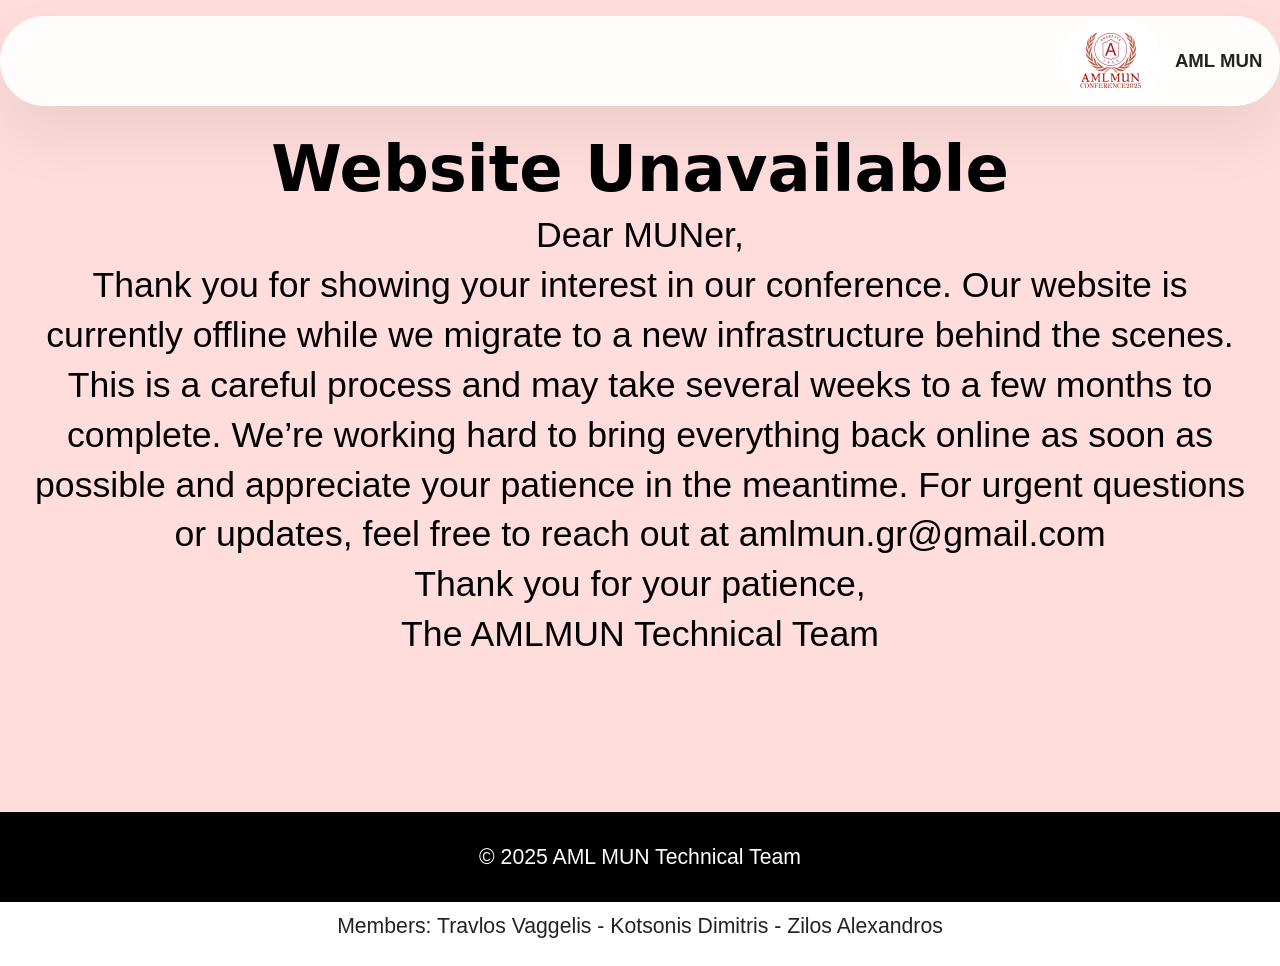
==== index.html @ d1f55f5b "added files" ====
<!DOCTYPE html>
<html>
<head>
  <meta charset="UTF-8">
  <meta http-equiv="X-UA-Compatible" content="IE=edge">
  <meta name="generator" content="aml mun">
  <meta name="viewport" content="width=device-width, initial-scale=1, minimum-scale=1">
  <link rel="shortcut icon" href="assets/images/logo-192x192.png" type="image/x-icon">
  <meta name="description" content="">
  
  
  <title>Feature not added yet</title>
  <link rel="stylesheet" href="assets/web/assets/mobirise-icons2/mobirise2.css">
  <link rel="stylesheet" href="assets/bootstrap/css/bootstrap.min.css">
  <link rel="stylesheet" href="assets/bootstrap/css/bootstrap-grid.min.css">
  <link rel="stylesheet" href="assets/bootstrap/css/bootstrap-reboot.min.css">
  <link rel="stylesheet" href="assets/dropdown/css/style.css">
  <link rel="stylesheet" href="assets/theme/css/style.css">
  <link rel="preload" href="https://fonts.googleapis.com/css2?family=Golos+Text:wght@400;700&display=swap&display=swap" as="style" onload="this.onload=null;this.rel='stylesheet'">
  <noscript><link rel="stylesheet" href="https://fonts.googleapis.com/css2?family=Golos+Text:wght@400;700&display=swap&display=swap"></noscript>
  <link rel="preload" href="https://fonts.googleapis.com/css?family=Open+Sans:300,400,500,600,700,800,300i,400i,500i,600i,700i,800i&display=swap" as="style" onload="this.onload=null;this.rel='stylesheet'">
  <noscript><link rel="stylesheet" href="https://fonts.googleapis.com/css?family=Open+Sans:300,400,500,600,700,800,300i,400i,500i,600i,700i,800i&display=swap"></noscript>
  <link rel="preload" as="style" href="assets/mobirise/css/mbr-additional.css?v=qMushU"><link rel="stylesheet" href="assets/mobirise/css/mbr-additional.css?v=qMushU" type="text/css">

  
  
  
</head>
<body>

	<section data-bs-version="5.1" class="menu menu2 cid-uTtIub78Zz" once="menu" id="menu02-2d">
		<nav class="navbar navbar-dropdown navbar-fixed-top navbar-expand-lg">
			<div class="container">
				<div class="navbar-brand">
					<span class="navbar-logo">
						<img src="assets/images/logo-192x192.png" alt="Mobirise Website Builder" style="height: 5rem;">
					</span>
					<span class="navbar-caption-wrap"><a class="navbar-caption text-black text-primary display-4" href="index.html">AML MUN</a></span>
				</div>
			</div>
		</nav>
	</section>
	<section data-bs-version="5.1" class="list05 cid-uRGogpLMFZ" id="list05-17">

		<div class="container">
			<div class="col-12 mb-5 content-head">
				<h1 class="mbr-section-title mbr-fonts-style align-center mb-0 display-3 "><strong>Website Unavailable</strong></h1>
				<h3 class="mbr-section-title mbr-fonts-style align-center mb-0 display-5">Dear MUNer,<br>Thank you for showing your interest in our conference. Our website is currently offline while we migrate to a new infrastructure behind the scenes. This is a careful process and may take several weeks to a few months to complete. We’re working hard to bring everything back online as soon as possible and appreciate your patience in the meantime. For urgent questions or updates, feel free to reach out at amlmun.gr@gmail.com<br>Thank you for your patience,<br>The AMLMUN Technical Team</h3>
                <br>
			</div>

	</section>

	<script>
		document.addEventListener('DOMContentLoaded', function () {
			fetch('assets/bottombar/bottombar.html')
				.then(response => response.text())
				.then(data => {
					document.getElementById('nav-placeholder').innerHTML = data;
				});
		});
	</script>
	<div id="nav-placeholder"></div>
	<script src="assets/bootstrap/js/bootstrap.bundle.min.js"></script>
	<script src="assets/smoothscroll/smooth-scroll.js"></script>
	<script src="assets/ytplayer/index.js"></script>
	<script src="assets/dropdown/js/navbar-dropdown.js"></script>
	<script src="assets/theme/js/script.js"></script>


	<div id="scrollToTop" class="scrollToTop mbr-arrow-up"><a style="text-align: center;"><i class="mbr-arrow-up-icon mbr-arrow-up-icon-cm cm-icon cm-icon-smallarrow-up"></i></a></div>
</body>
</html>
---- assets/web/assets/mobirise-icons2/mobirise2.css ----
@font-face {
  font-family: 'Moririse2';
  font-display: swap;
  src:  url('mobirise2.eot?f2bix4');
  src:  url('mobirise2.eot?f2bix4#iefix') format('embedded-opentype'),
    url('mobirise2.ttf?f2bix4') format('truetype'),
    url('mobirise2.woff?f2bix4') format('woff'),
    url('mobirise2.svg?f2bix4#mobirise2') format('svg');
  font-weight: normal;
  font-style: normal;
}

[class^="mobi-"], [class*=" mobi-"] {
  /* use !important to prevent issues with browser extensions that change fonts */
  font-family: 'Moririse2' !important;
  speak: none;
  font-style: normal;
  font-weight: normal;
  font-variant: normal;
  text-transform: none;
  line-height: 1;

  /* Better Font Rendering =========== */
  -webkit-font-smoothing: antialiased;
  -moz-osx-font-smoothing: grayscale;
}

.mobi-mbri-add-submenu:before {
  content: "\e900";
}
.mobi-mbri-alert:before {
  content: "\e901";
}
.mobi-mbri-align-center:before {
  content: "\e902";
}
.mobi-mbri-align-justify:before {
  content: "\e903";
}
.mobi-mbri-align-left:before {
  content: "\e904";
}
.mobi-mbri-align-right:before {
  content: "\e905";
}
.mobi-mbri-android:before {
  content: "\e906";
}
.mobi-mbri-apple:before {
  content: "\e907";
}
.mobi-mbri-arrow-down:before {
  content: "\e908";
}
.mobi-mbri-arrow-next:before {
  content: "\e909";
}
.mobi-mbri-arrow-prev:before {
  content: "\e90a";
}
.mobi-mbri-arrow-up:before {
  content: "\e90b";
}
.mobi-mbri-bold:before {
  content: "\e90c";
}
.mobi-mbri-bookmark:before {
  content: "\e90d";
}
.mobi-mbri-bootstrap:before {
  content: "\e90e";
}
.mobi-mbri-briefcase:before {
  content: "\e90f";
}
.mobi-mbri-browse:before {
  content: "\e910";
}
.mobi-mbri-bulleted-list:before {
  content: "\e911";
}
.mobi-mbri-calendar:before {
  content: "\e912";
}
.mobi-mbri-camera:before {
  content: "\e913";
}
.mobi-mbri-cart-add:before {
  content: "\e914";
}
.mobi-mbri-cart-full:before {
  content: "\e915";
}
.mobi-mbri-cash:before {
  content: "\e916";
}
.mobi-mbri-change-style:before {
  content: "\e917";
}
.mobi-mbri-chat:before {
  content: "\e918";
}
.mobi-mbri-clock:before {
  content: "\e919";
}
.mobi-mbri-close:before {
  content: "\e91a";
}
.mobi-mbri-cloud:before {
  content: "\e91b";
}
.mobi-mbri-code:before {
  content: "\e91c";
}
.mobi-mbri-contact-form:before {
  content: "\e91d";
}
.mobi-mbri-credit-card:before {
  content: "\e91e";
}
.mobi-mbri-cursor-click:before {
  content: "\e91f";
}
.mobi-mbri-cust-feedback:before {
  content: "\e920";
}
.mobi-mbri-database:before {
  content: "\e921";
}
.mobi-mbri-delivery:before {
  content: "\e922";
}
.mobi-mbri-desktop:before {
  content: "\e923";
}
.mobi-mbri-devices:before {
  content: "\e924";
}
.mobi-mbri-down:before {
  content: "\e925";
}
.mobi-mbri-download-2:before {
  content: "\e926";
}
.mobi-mbri-download:before {
  content: "\e927";
}
.mobi-mbri-drag-n-drop-2:before {
  content: "\e928";
}
.mobi-mbri-drag-n-drop:before {
  content: "\e929";
}
.mobi-mbri-edit-2:before {
  content: "\e92a";
}
.mobi-mbri-edit:before {
  content: "\e92b";
}
.mobi-mbri-error:before {
  content: "\e92c";
}
.mobi-mbri-extension:before {
  content: "\e92d";
}
.mobi-mbri-features:before {
  content: "\e92e";
}
.mobi-mbri-file:before {
  content: "\e92f";
}
.mobi-mbri-flag:before {
  content: "\e930";
}
.mobi-mbri-folder:before {
  content: "\e931";
}
.mobi-mbri-gift:before {
  content: "\e932";
}
.mobi-mbri-github:before {
  content: "\e933";
}
.mobi-mbri-globe-2:before {
  content: "\e934";
}
.mobi-mbri-globe:before {
  content: "\e935";
}
.mobi-mbri-growing-chart:before {
  content: "\e936";
}
.mobi-mbri-hearth:before {
  content: "\e937";
}
.mobi-mbri-help:before {
  content: "\e938";
}
.mobi-mbri-home:before {
  content: "\e939";
}
.mobi-mbri-hot-cup:before {
  content: "\e93a";
}
.mobi-mbri-idea:before {
  content: "\e93b";
}
.mobi-mbri-image-gallery:before {
  content: "\e93c";
}
.mobi-mbri-image-slider:before {
  content: "\e93d";
}
.mobi-mbri-info:before {
  content: "\e93e";
}
.mobi-mbri-italic:before {
  content: "\e93f";
}
.mobi-mbri-key:before {
  content: "\e940";
}
.mobi-mbri-laptop:before {
  content: "\e941";
}
.mobi-mbri-layers:before {
  content: "\e942";
}
.mobi-mbri-left-right:before {
  content: "\e943";
}
.mobi-mbri-left:before {
  content: "\e944";
}
.mobi-mbri-letter:before {
  content: "\e945";
}
.mobi-mbri-like:before {
  content: "\e946";
}
.mobi-mbri-link:before {
  content: "\e947";
}
.mobi-mbri-lock:before {
  content: "\e948";
}
.mobi-mbri-login:before {
  content: "\e949";
}
.mobi-mbri-logout:before {
  content: "\e94a";
}
.mobi-mbri-magic-stick:before {
  content: "\e94b";
}
.mobi-mbri-map-pin:before {
  content: "\e94c";
}
.mobi-mbri-menu:before {
  content: "\e94d";
}
.mobi-mbri-mobile-2:before {
  content: "\e94e";
}
.mobi-mbri-mobile-horizontal:before {
  content: "\e94f";
}
.mobi-mbri-mobile:before {
  content: "\e950";
}
.mobi-mbri-mobirise:before {
  content: "\e951";
}
.mobi-mbri-more-horizontal:before {
  content: "\e952";
}
.mobi-mbri-more-vertical:before {
  content: "\e953";
}
.mobi-mbri-music:before {
  content: "\e954";
}
.mobi-mbri-new-file:before {
  content: "\e955";
}
.mobi-mbri-numbered-list:before {
  content: "\e956";
}
.mobi-mbri-opened-folder:before {
  content: "\e957";
}
.mobi-mbri-pages:before {
  content: "\e958";
}
.mobi-mbri-paper-plane:before {
  content: "\e959";
}
.mobi-mbri-paperclip:before {
  content: "\e95a";
}
.mobi-mbri-phone:before {
  content: "\e95b";
}
.mobi-mbri-photo:before {
  content: "\e95c";
}
.mobi-mbri-photos:before {
  content: "\e95d";
}
.mobi-mbri-pin:before {
  content: "\e95e";
}
.mobi-mbri-play:before {
  content: "\e95f";
}
.mobi-mbri-plus:before {
  content: "\e960";
}
.mobi-mbri-preview:before {
  content: "\e961";
}
.mobi-mbri-print:before {
  content: "\e962";
}
.mobi-mbri-protect:before {
  content: "\e963";
}
.mobi-mbri-question:before {
  content: "\e964";
}
.mobi-mbri-quote-left:before {
  content: "\e965";
}
.mobi-mbri-quote-right:before {
  content: "\e966";
}
.mobi-mbri-redo:before {
  content: "\e967";
}
.mobi-mbri-refresh:before {
  content: "\e968";
}
.mobi-mbri-responsive-2:before {
  content: "\e969";
}
.mobi-mbri-responsive:before {
  content: "\e96a";
}
.mobi-mbri-right:before {
  content: "\e96b";
}
.mobi-mbri-rocket:before {
  content: "\e96c";
}
.mobi-mbri-sad-face:before {
  content: "\e96d";
}
.mobi-mbri-sale:before {
  content: "\e96e";
}
.mobi-mbri-save:before {
  content: "\e96f";
}
.mobi-mbri-search:before {
  content: "\e970";
}
.mobi-mbri-setting-2:before {
  content: "\e971";
}
.mobi-mbri-setting-3:before {
  content: "\e972";
}
.mobi-mbri-setting:before {
  content: "\e973";
}
.mobi-mbri-share:before {
  content: "\e974";
}
.mobi-mbri-shopping-bag:before {
  content: "\e975";
}
.mobi-mbri-shopping-basket:before {
  content: "\e976";
}
.mobi-mbri-shopping-cart:before {
  content: "\e977";
}
.mobi-mbri-sites:before {
  content: "\e978";
}
.mobi-mbri-smile-face:before {
  content: "\e979";
}
.mobi-mbri-speed:before {
  content: "\e97a";
}
.mobi-mbri-star:before {
  content: "\e97b";
}
.mobi-mbri-success:before {
  content: "\e97c";
}
.mobi-mbri-sun:before {
  content: "\e97d";
}
.mobi-mbri-sun2:before {
  content: "\e97e";
}
.mobi-mbri-tablet-vertical:before {
  content: "\e97f";
}
.mobi-mbri-tablet:before {
  content: "\e980";
}
.mobi-mbri-target:before {
  content: "\e981";
}
.mobi-mbri-timer:before {
  content: "\e982";
}
.mobi-mbri-to-ftp:before {
  content: "\e983";
}
.mobi-mbri-to-local-drive:before {
  content: "\e984";
}
.mobi-mbri-touch-swipe:before {
  content: "\e985";
}
.mobi-mbri-touch:before {
  content: "\e986";
}
.mobi-mbri-trash:before {
  content: "\e987";
}
.mobi-mbri-underline:before {
  content: "\e988";
}
.mobi-mbri-undo:before {
  content: "\e989";
}
.mobi-mbri-unlink:before {
  content: "\e98a";
}
.mobi-mbri-unlock:before {
  content: "\e98b";
}
.mobi-mbri-up-down:before {
  content: "\e98c";
}
.mobi-mbri-up:before {
  content: "\e98d";
}
.mobi-mbri-update:before {
  content: "\e98e";
}
.mobi-mbri-upload-2:before {
  content: "\e98f";
}
.mobi-mbri-upload:before {
  content: "\e990";
}
.mobi-mbri-user-2:before {
  content: "\e991";
}
.mobi-mbri-user:before {
  content: "\e992";
}
.mobi-mbri-users:before {
  content: "\e993";
}
.mobi-mbri-video-play:before {
  content: "\e994";
}
.mobi-mbri-video:before {
  content: "\e995";
}
.mobi-mbri-watch:before {
  content: "\e996";
}
.mobi-mbri-website-theme-2:before {
  content: "\e997";
}
.mobi-mbri-website-theme:before {
  content: "\e998";
}
.mobi-mbri-wifi:before {
  content: "\e999";
}
.mobi-mbri-windows:before {
  content: "\e99a";
}
.mobi-mbri-zoom-in:before {
  content: "\e99b";
}
.mobi-mbri-zoom-out:before {
  content: "\e99c";
}
---- assets/dropdown/css/style.css ----
.navbar-dropdown {
  left: 0;
  padding: 0;
  position: absolute;
  right: 0;
  top: 0;
  transition: all 0.45s ease;
  z-index: 1030;
  background: #282828; }
  .navbar-dropdown .navbar-logo {
    margin-right: 0.8rem;
    transition: margin 0.3s ease-in-out;
    vertical-align: middle; }
    .navbar-dropdown .navbar-logo img {
      height: 3.125rem;
      transition: all 0.3s ease-in-out; }
    .navbar-dropdown .navbar-logo.mbr-iconfont {
      font-size: 3.125rem;
      line-height: 3.125rem; }
  .navbar-dropdown .navbar-caption {
    font-weight: 700;
    white-space: normal;
    vertical-align: -4px;
    line-height: 3.125rem !important; }
    .navbar-dropdown .navbar-caption, .navbar-dropdown .navbar-caption:hover {
      color: inherit;
      text-decoration: none; }
  .navbar-dropdown .mbr-iconfont + .navbar-caption {
    vertical-align: -1px; }
  .navbar-dropdown.navbar-fixed-top {
    position: fixed; }
  .navbar-dropdown .navbar-brand span {
    vertical-align: -4px; }
  .navbar-dropdown.bg-color.transparent {
    background: none; }
  .navbar-dropdown.navbar-short .navbar-brand {
    padding: 0.625rem 0; }
    .navbar-dropdown.navbar-short .navbar-brand span {
      vertical-align: -1px; }
  .navbar-dropdown.navbar-short .navbar-caption {
    line-height: 2.375rem !important;
    vertical-align: -2px; }
  .navbar-dropdown.navbar-short .navbar-logo {
    margin-right: 0.5rem; }
    .navbar-dropdown.navbar-short .navbar-logo img {
      height: 2.375rem; }
    .navbar-dropdown.navbar-short .navbar-logo.mbr-iconfont {
      font-size: 2.375rem;
      line-height: 2.375rem; }
  .navbar-dropdown.navbar-short .mbr-table-cell {
    height: 3.625rem; }
  .navbar-dropdown .navbar-close {
    left: 0.6875rem;
    position: fixed;
    top: 0.75rem;
    z-index: 1000; }
  .navbar-dropdown .hamburger-icon {
    content: "";
    display: inline-block;
    vertical-align: middle;
    width: 16px;
    -webkit-box-shadow: 0 -6px 0 1px #282828,0 0 0 1px #282828,0 6px 0 1px #282828;
    -moz-box-shadow: 0 -6px 0 1px #282828,0 0 0 1px #282828,0 6px 0 1px #282828;
    box-shadow: 0 -6px 0 1px #282828,0 0 0 1px #282828,0 6px 0 1px #282828; }

.dropdown-menu .dropdown-toggle[data-toggle="dropdown-submenu"]::after {
  border-bottom: 0.35em solid transparent;
  border-left: 0.35em solid;
  border-right: 0;
  border-top: 0.35em solid transparent;
  margin-left: 0.3rem; }

.dropdown-menu .dropdown-item:focus {
  outline: 0; }

.nav-dropdown {
  font-size: 0.75rem;
  font-weight: 500;
  height: auto !important; }
  .nav-dropdown .nav-btn {
    padding-left: 1rem; }
  .nav-dropdown .link {
    margin: .667em 1.667em;
    font-weight: 500;
    padding: 0;
    transition: color .2s ease-in-out; }
    .nav-dropdown .link.dropdown-toggle {
      margin-right: 2.583em; }
      .nav-dropdown .link.dropdown-toggle::after {
        margin-left: .25rem;
        border-top: 0.35em solid;
        border-right: 0.35em solid transparent;
        border-left: 0.35em solid transparent;
        border-bottom: 0; }
      .nav-dropdown .link.dropdown-toggle[aria-expanded="true"] {
        margin: 0;
        padding: 0.667em 3.263em  0.667em 1.667em; }
  .nav-dropdown .link::after,
  .nav-dropdown .dropdown-item::after {
    color: inherit; }
  .nav-dropdown .btn {
    font-size: 0.75rem;
    font-weight: 700;
    letter-spacing: 0;
    margin-bottom: 0;
    padding-left: 1.25rem;
    padding-right: 1.25rem; }
  .nav-dropdown .dropdown-menu {
    border-radius: 0;
    border: 0;
    left: 0;
    margin: 0;
    padding-bottom: 1.25rem;
    padding-top: 1.25rem;
    position: relative; }
  .nav-dropdown .dropdown-submenu {
    margin-left: 0.125rem;
    top: 0; }
  .nav-dropdown .dropdown-item {
    font-weight: 500;
    line-height: 2;
    padding: 0.3846em 4.615em 0.3846em 1.5385em;
    position: relative;
    transition: color .2s ease-in-out, background-color .2s ease-in-out; }
    .nav-dropdown .dropdown-item::after {
      margin-top: -0.3077em;
      position: absolute;
      right: 1.1538em;
      top: 50%; }
    .nav-dropdown .dropdown-item:focus, .nav-dropdown .dropdown-item:hover {
      background: none; }

@media (max-width: 767px) {
  .nav-dropdown.navbar-toggleable-sm {
    bottom: 0;
    display: none;
    left: 0;
    overflow-x: hidden;
    position: fixed;
    top: 0;
    transform: translateX(-100%);
    -ms-transform: translateX(-100%);
    -webkit-transform: translateX(-100%);
    width: 18.75rem;
    z-index: 999; } }
.nav-dropdown.navbar-toggleable-xl {
  bottom: 0;
  display: none;
  left: 0;
  overflow-x: hidden;
  position: fixed;
  top: 0;
  transform: translateX(-100%);
  -ms-transform: translateX(-100%);
  -webkit-transform: translateX(-100%);
  width: 18.75rem;
  z-index: 999; }

.nav-dropdown-sm {
  display: block !important;
  overflow-x: hidden;
  overflow: auto;
  padding-top: 3.875rem; }
  .nav-dropdown-sm::after {
    content: "";
    display: block;
    height: 3rem;
    width: 100%; }
  .nav-dropdown-sm.collapse.in ~ .navbar-close {
    display: block !important; }
  .nav-dropdown-sm.collapsing, .nav-dropdown-sm.collapse.in {
    transform: translateX(0);
    -ms-transform: translateX(0);
    -webkit-transform: translateX(0);
    transition: all 0.25s ease-out;
    -webkit-transition: all 0.25s ease-out;
    background: #282828; }
  .nav-dropdown-sm.collapsing[aria-expanded="false"] {
    transform: translateX(-100%);
    -ms-transform: translateX(-100%);
    -webkit-transform: translateX(-100%); }
  .nav-dropdown-sm .nav-item {
    display: block;
    margin-left: 0 !important;
    padding-left: 0; }
  .nav-dropdown-sm .link,
  .nav-dropdown-sm .dropdown-item {
    border-top: 1px dotted rgba(255, 255, 255, 0.1);
    font-size: 0.8125rem;
    line-height: 1.6;
    margin: 0 !important;
    padding: 0.875rem 2.4rem 0.875rem 1.5625rem !important;
    position: relative;
    white-space: normal; }
    .nav-dropdown-sm .link:focus, .nav-dropdown-sm .link:hover,
    .nav-dropdown-sm .dropdown-item:focus,
    .nav-dropdown-sm .dropdown-item:hover {
      background: rgba(0, 0, 0, 0.2) !important;
      color: #c0a375; }
  .nav-dropdown-sm .nav-btn {
    position: relative;
    padding: 1.5625rem 1.5625rem 0 1.5625rem; }
    .nav-dropdown-sm .nav-btn::before {
      border-top: 1px dotted rgba(255, 255, 255, 0.1);
      content: "";
      left: 0;
      position: absolute;
      top: 0;
      width: 100%; }
    .nav-dropdown-sm .nav-btn + .nav-btn {
      padding-top: 0.625rem; }
      .nav-dropdown-sm .nav-btn + .nav-btn::before {
        display: none; }
  .nav-dropdown-sm .btn {
    padding: 0.625rem 0; }
  .nav-dropdown-sm .dropdown-toggle[data-toggle="dropdown-submenu"]::after {
    margin-left: .25rem;
    border-top: 0.35em solid;
    border-right: 0.35em solid transparent;
    border-left: 0.35em solid transparent;
    border-bottom: 0; }
  .nav-dropdown-sm .dropdown-toggle[data-toggle="dropdown-submenu"][aria-expanded="true"]::after {
    border-top: 0;
    border-right: 0.35em solid transparent;
    border-left: 0.35em solid transparent;
    border-bottom: 0.35em solid; }
  .nav-dropdown-sm .dropdown-menu {
    margin: 0;
    padding: 0;
    position: relative;
    top: 0;
    left: 0;
    width: 100%;
    border: 0;
    float: none;
    border-radius: 0;
    background: none; }
  .nav-dropdown-sm .dropdown-submenu {
    left: 100%;
    margin-left: 0.125rem;
    margin-top: -1.25rem;
    top: 0; }

.navbar-toggleable-sm .nav-dropdown .dropdown-menu {
  position: absolute; }

.navbar-toggleable-sm .nav-dropdown .dropdown-submenu {
  left: 100%;
  margin-left: 0.125rem;
  margin-top: -1.25rem;
  top: 0; }

.navbar-toggleable-sm.opened .nav-dropdown .dropdown-menu {
  position: relative; }

.navbar-toggleable-sm.opened .nav-dropdown .dropdown-submenu {
  left: 0;
  margin-left: 00rem;
  margin-top: 0rem;
  top: 0; }

.is-builder .nav-dropdown.collapsing {
  transition: none !important; }
---- assets/theme/css/style.css ----
@charset "UTF-8";
section {
  background-color: #ffffff;
}

body {
  font-style: normal;
  line-height: 1.5;
  font-weight: 400;
  color: #232323;
  position: relative;
}

button {
  background-color: transparent;
  border-color: transparent;
}

.embla__button,
.carousel-control {
  background-color: #edefea !important;
  opacity: 0.8 !important;
  color: #464845 !important;
  border-color: #edefea !important;
}

.carousel .close,
.modalWindow .close {
  background-color: #edefea !important;
  color: #464845 !important;
  border-color: #edefea !important;
  opacity: 0.8 !important;
}

.carousel .close:hover,
.modalWindow .close:hover {
  opacity: 1 !important;
}

.carousel-indicators li {
  background-color: #edefea !important;
  border: 2px solid #464845 !important;
}

.carousel-indicators li:hover,
.carousel-indicators li:active {
  opacity: 0.8 !important;
}

.embla__button:hover,
.carousel-control:hover {
  background-color: #edefea !important;
  opacity: 1 !important;
}

.modalWindow-video-container {
  height: 80%;
}

section,
.container,
.container-fluid {
  position: relative;
  word-wrap: break-word;
}

a.mbr-iconfont:hover {
  text-decoration: none;
}

.article .lead p,
.article .lead ul,
.article .lead ol,
.article .lead pre,
.article .lead blockquote {
  margin-bottom: 0;
}

a {
  font-style: normal;
  font-weight: 400;
  cursor: pointer;
}
a, a:hover {
  text-decoration: none;
}

.mbr-section-title {
  font-style: normal;
  line-height: 1.3;
}

.mbr-section-subtitle {
  line-height: 1.3;
}

.mbr-text {
  font-style: normal;
  line-height: 1.7;
}

h1,
h2,
h3,
h4,
h5,
h6,
.display-1,
.display-2,
.display-4,
.display-5,
.display-7,
span,
p,
a {
  line-height: 1;
  word-break: break-word;
  word-wrap: break-word;
  font-weight: 400;
}

b,
strong {
  font-weight: bold;
}

input:-webkit-autofill, input:-webkit-autofill:hover, input:-webkit-autofill:focus, input:-webkit-autofill:active {
  transition-delay: 9999s;
  -webkit-transition-property: background-color, color;
  transition-property: background-color, color;
}

textarea[type=hidden] {
  display: none;
}

section {
  background-position: 50% 50%;
  background-repeat: no-repeat;
  background-size: cover;
}
section .mbr-background-video,
section .mbr-background-video-preview {
  position: absolute;
  bottom: 0;
  left: 0;
  right: 0;
  top: 0;
}

.hidden {
  visibility: hidden;
}

.mbr-z-index20 {
  z-index: 20;
}

/*! Base colors */
.mbr-white {
  color: #ffffff;
}

.mbr-black {
  color: #111111;
}

.mbr-bg-white {
  background-color: #ffffff;
}

.mbr-bg-black {
  background-color: #000000;
}

/*! Text-aligns */
.align-left {
  text-align: left;
}

.align-center {
  text-align: center;
}

.align-right {
  text-align: right;
}

/*! Font-weight  */
.mbr-light {
  font-weight: 300;
}

.mbr-regular {
  font-weight: 400;
}

.mbr-semibold {
  font-weight: 500;
}

.mbr-bold {
  font-weight: 700;
}

/*! Media  */
.media-content {
  flex-basis: 100%;
}

.media-container-row {
  display: flex;
  flex-direction: row;
  flex-wrap: wrap;
  justify-content: center;
  align-content: center;
  align-items: start;
}
.media-container-row .media-size-item {
  width: 400px;
}

.media-container-column {
  display: flex;
  flex-direction: column;
  flex-wrap: wrap;
  justify-content: center;
  align-content: center;
  align-items: stretch;
}
.media-container-column > * {
  width: 100%;
}

@media (min-width: 992px) {
  .media-container-row {
    flex-wrap: nowrap;
  }
}
figure {
  margin-bottom: 0;
  overflow: hidden;
}

figure[mbr-media-size] {
  transition: width 0.1s;
}

img,
iframe {
  display: block;
  width: 100%;
}

.card {
  background-color: transparent;
  border: none;
}

.card-box {
  width: 100%;
}

.card-img {
  text-align: center;
  flex-shrink: 0;
  -webkit-flex-shrink: 0;
}

.media {
  max-width: 100%;
  margin: 0 auto;
}

.mbr-figure {
  align-self: center;
}

.media-container > div {
  max-width: 100%;
}

.mbr-figure img,
.card-img img {
  width: 100%;
}

@media (max-width: 991px) {
  .media-size-item {
    width: auto !important;
  }
  .media {
    width: auto;
  }
  .mbr-figure {
    width: 100% !important;
  }
}
/*! Buttons */
.mbr-section-btn {
  margin-left: -0.6rem;
  margin-right: -0.6rem;
  font-size: 0;
}

.btn {
  font-weight: 600;
  border-width: 1px;
  font-style: normal;
  margin: 0.6rem 0.6rem;
  white-space: normal;
  transition: all 0.2s ease-in-out;
  display: inline-flex;
  align-items: center;
  justify-content: center;
  word-break: break-word;
}

.btn-sm {
  font-weight: 600;
  letter-spacing: 0px;
  transition: all 0.3s ease-in-out;
}

.btn-md {
  font-weight: 600;
  letter-spacing: 0px;
  transition: all 0.3s ease-in-out;
}

.btn-lg {
  font-weight: 600;
  letter-spacing: 0px;
  transition: all 0.3s ease-in-out;
}

.btn-form {
  margin: 0;
}
.btn-form:hover {
  cursor: pointer;
}

nav .mbr-section-btn {
  margin-left: 0rem;
  margin-right: 0rem;
}

/*! Btn icon margin */
.btn .mbr-iconfont,
.btn.btn-sm .mbr-iconfont {
  order: 1;
  cursor: pointer;
  margin-left: 0.5rem;
  vertical-align: sub;
}

.btn.btn-md .mbr-iconfont,
.btn.btn-md .mbr-iconfont {
  margin-left: 0.8rem;
}

.mbr-regular {
  font-weight: 400;
}

.mbr-semibold {
  font-weight: 500;
}

.mbr-bold {
  font-weight: 700;
}

[type=submit] {
  -webkit-appearance: none;
}

/*! Full-screen */
.mbr-fullscreen .mbr-overlay {
  min-height: 100vh;
}

.mbr-fullscreen {
  display: flex;
  display: -moz-flex;
  display: -ms-flex;
  display: -o-flex;
  align-items: center;
  min-height: 100vh;
  padding-top: 3rem;
  padding-bottom: 3rem;
}

/*! Map */
.map {
  height: 25rem;
  position: relative;
}
.map iframe {
  width: 100%;
  height: 100%;
}

/*! Scroll to top arrow */
.mbr-arrow-up {
  bottom: 25px;
  right: 90px;
  position: fixed;
  text-align: right;
  z-index: 5000;
  color: #ffffff;
  font-size: 22px;
}

.mbr-arrow-up a {
  background: rgba(0, 0, 0, 0.2);
  border-radius: 50%;
  color: #fff;
  display: inline-block;
  height: 60px;
  width: 60px;
  border: 2px solid #fff;
  outline-style: none !important;
  position: relative;
  text-decoration: none;
  transition: all 0.3s ease-in-out;
  cursor: pointer;
  text-align: center;
}
.mbr-arrow-up a:hover {
  background-color: rgba(0, 0, 0, 0.4);
}
.mbr-arrow-up a i {
  line-height: 60px;
}

.mbr-arrow-up-icon {
  display: block;
  color: #fff;
}

.mbr-arrow-up-icon::before {
  content: "›";
  display: inline-block;
  font-family: serif;
  font-size: 22px;
  line-height: 1;
  font-style: normal;
  position: relative;
  top: 6px;
  left: -4px;
  transform: rotate(-90deg);
}

/*! Arrow Down */
.mbr-arrow {
  position: absolute;
  bottom: 45px;
  left: 50%;
  width: 60px;
  height: 60px;
  cursor: pointer;
  background-color: rgba(80, 80, 80, 0.5);
  border-radius: 50%;
  transform: translateX(-50%);
}
@media (max-width: 767px) {
  .mbr-arrow {
    display: none;
  }
}
.mbr-arrow > a {
  display: inline-block;
  text-decoration: none;
  outline-style: none;
  animation: arrowdown 1.7s ease-in-out infinite;
  color: #ffffff;
}
.mbr-arrow > a > i {
  position: absolute;
  top: -2px;
  left: 15px;
  font-size: 2rem;
}

#scrollToTop a i::before {
  content: "";
  position: absolute;
  display: block;
  border-bottom: 2.5px solid #fff;
  border-left: 2.5px solid #fff;
  width: 27.8%;
  height: 27.8%;
  left: 50%;
  top: 51%;
  transform: translateY(-30%) translateX(-50%) rotate(135deg);
}

@keyframes arrowdown {
  0% {
    transform: translateY(0px);
  }
  50% {
    transform: translateY(-5px);
  }
  100% {
    transform: translateY(0px);
  }
}
@media (max-width: 500px) {
  .mbr-arrow-up {
    left: 0;
    right: 0;
    text-align: center;
  }
}
/*Gradients animation*/
@keyframes gradient-animation {
  from {
    background-position: 0% 100%;
    animation-timing-function: ease-in-out;
  }
  to {
    background-position: 100% 0%;
    animation-timing-function: ease-in-out;
  }
}
.bg-gradient {
  background-size: 200% 200%;
  animation: gradient-animation 5s infinite alternate;
  -webkit-animation: gradient-animation 5s infinite alternate;
}

.menu .navbar-brand {
  display: -webkit-inline-flex;
}
.menu .navbar-brand span {
  display: flex;
  display: -webkit-flex;
}
.menu .navbar-brand .navbar-caption-wrap {
  display: -webkit-flex;
}
.menu .navbar-brand .navbar-logo img {
  display: -webkit-flex;
  width: auto;
}
@media (min-width: 768px) and (max-width: 991px) {
  .menu .navbar-toggleable-sm .navbar-nav {
    display: -ms-flexbox;
  }
}
@media (max-width: 991px) {
  .menu .navbar-collapse {
    max-height: 93.5vh;
  }
  .menu .navbar-collapse.show {
    overflow: auto;
  }
}
@media (min-width: 992px) {
  .menu .navbar-nav.nav-dropdown {
    display: -webkit-flex;
  }
  .menu .navbar-toggleable-sm .navbar-collapse {
    display: -webkit-flex !important;
  }
  .menu .collapsed .navbar-collapse {
    max-height: 93.5vh;
  }
  .menu .collapsed .navbar-collapse.show {
    overflow: auto;
  }
}
@media (max-width: 767px) {
  .menu .navbar-collapse {
    max-height: 80vh;
  }
}

.nav-link .mbr-iconfont {
  margin-right: 0.5rem;
}

.navbar {
  display: -webkit-flex;
  -webkit-flex-wrap: wrap;
  -webkit-align-items: center;
  -webkit-justify-content: space-between;
}

.navbar-collapse {
  -webkit-flex-basis: 100%;
  -webkit-flex-grow: 1;
  -webkit-align-items: center;
}

.nav-dropdown .link {
  padding: 0.667em 1.667em !important;
  margin: 0 !important;
}

.nav {
  display: -webkit-flex;
  -webkit-flex-wrap: wrap;
}

.row {
  display: -webkit-flex;
  -webkit-flex-wrap: wrap;
}

.justify-content-center {
  -webkit-justify-content: center;
}

.form-inline {
  display: -webkit-flex;
}

.card-wrapper {
  -webkit-flex: 1;
}

.carousel-control {
  z-index: 10;
  display: -webkit-flex;
}

.carousel-controls {
  display: -webkit-flex;
}

.media {
  display: -webkit-flex;
}

.form-group:focus {
  outline: none;
}

.jq-selectbox__select {
  padding: 7px 0;
  position: relative;
}

.jq-selectbox__dropdown {
  overflow: hidden;
  border-radius: 10px;
  position: absolute;
  top: 100%;
  left: 0 !important;
  width: 100% !important;
}

.jq-selectbox__trigger-arrow {
  right: 0;
  transform: translateY(-50%);
}

.jq-selectbox li {
  padding: 1.07em 0.5em;
}

input[type=range] {
  padding-left: 0 !important;
  padding-right: 0 !important;
}

.modal-dialog,
.modal-content {
  height: 100%;
}

.modal-dialog .carousel-inner {
  height: calc(100vh - 1.75rem);
}
@media (max-width: 575px) {
  .modal-dialog .carousel-inner {
    height: calc(100vh - 1rem);
  }
}

.carousel-item {
  text-align: center;
}

.carousel-item img {
  margin: auto;
}

.navbar-toggler {
  align-self: flex-start;
  padding: 0.25rem 0.75rem;
  font-size: 1.25rem;
  line-height: 1;
  background: transparent;
  border: 1px solid transparent;
  border-radius: 0.25rem;
}

.navbar-toggler:focus,
.navbar-toggler:hover {
  text-decoration: none;
  box-shadow: none;
}

.navbar-toggler-icon {
  display: inline-block;
  width: 1.5em;
  height: 1.5em;
  vertical-align: middle;
  content: "";
  background: no-repeat center center;
  background-size: 100% 100%;
}

.navbar-toggler-left {
  position: absolute;
  left: 1rem;
}

.navbar-toggler-right {
  position: absolute;
  right: 1rem;
}

.card-img {
  width: auto;
}

.menu .navbar.collapsed:not(.beta-menu) {
  flex-direction: column;
}

.carousel-item.active,
.carousel-item-next,
.carousel-item-prev {
  display: flex;
}

.note-air-layout .dropup .dropdown-menu,
.note-air-layout .navbar-fixed-bottom .dropdown .dropdown-menu {
  bottom: initial !important;
}

html,
body {
  height: auto;
  min-height: 100vh;
}

.dropup .dropdown-toggle::after {
  display: none;
}

.form-asterisk {
  font-family: initial;
  position: absolute;
  top: -2px;
  font-weight: normal;
}

.form-control-label {
  position: relative;
  cursor: pointer;
  margin-bottom: 0.357em;
  padding: 0;
}

.alert {
  color: #ffffff;
  border-radius: 0;
  border: 0;
  font-size: 1.1rem;
  line-height: 1.5;
  margin-bottom: 1.875rem;
  padding: 1.25rem;
  position: relative;
  text-align: center;
}
.alert.alert-form::after {
  background-color: inherit;
  bottom: -7px;
  content: "";
  display: block;
  height: 14px;
  left: 50%;
  margin-left: -7px;
  position: absolute;
  transform: rotate(45deg);
  width: 14px;
}

.form-control {
  background-color: #ffffff;
  background-clip: border-box;
  color: #232323;
  line-height: 1rem !important;
  height: auto;
  padding: 1.2rem 2rem;
  transition: border-color 0.25s ease 0s;
  border: 1px solid transparent !important;
  border-radius: 4px;
  box-shadow: rgba(0, 0, 0, 0.07) 0px 1px 1px 0px, rgba(0, 0, 0, 0.07) 0px 1px 3px 0px, rgba(0, 0, 0, 0.03) 0px 0px 0px 1px;
}
.form-active .form-control:invalid {
  border-color: red;
}

.row > * {
  padding-right: 1rem;
  padding-left: 1rem;
}

form .row {
  margin-left: -0.6rem;
  margin-right: -0.6rem;
}
form .row [class*=col] {
  padding-left: 0.6rem;
  padding-right: 0.6rem;
}

form .mbr-section-btn {
  padding-left: 0.6rem;
  padding-right: 0.6rem;
}

form .form-check-input {
  margin-top: 0.5;
}

textarea.form-control {
  line-height: 1.5rem !important;
}

.form-group {
  margin-bottom: 1.2rem;
}

.form-control,
form .btn {
  min-height: 48px;
}

.gdpr-block label span.textGDPR input[name=gdpr] {
  top: 7px;
}

.form-control:focus {
  box-shadow: none;
}

:focus {
  outline: none;
}

.mbr-overlay {
  background-color: #000;
  bottom: 0;
  left: 0;
  opacity: 0.5;
  position: absolute;
  right: 0;
  top: 0;
  z-index: 0;
  pointer-events: none;
}

blockquote {
  font-style: italic;
  padding: 3rem;
  font-size: 1.09rem;
  position: relative;
  border-left: 3px solid;
}

ul,
ol,
pre,
blockquote {
  margin-bottom: 2.3125rem;
}

.mt-4 {
  margin-top: 2rem !important;
}

.mb-4 {
  margin-bottom: 2rem !important;
}

.container,
.container-fluid {
  padding-left: 16px;
  padding-right: 16px;
}

.row {
  margin-left: -16px;
  margin-right: -16px;
}
.row > [class*=col] {
  padding-left: 16px;
  padding-right: 16px;
}

@media (min-width: 992px) {
  .container-fluid {
    padding-left: 32px;
    padding-right: 32px;
  }
}
@media (max-width: 991px) {
  .mbr-container {
    padding-left: 16px;
    padding-right: 16px;
  }
}
.app-video-wrapper > img {
  opacity: 1;
}

.app-video-wrapper {
  background: transparent;
}

.item {
  position: relative;
}

.dropdown-menu .dropdown-menu {
  left: 100%;
}

.dropdown-item + .dropdown-menu {
  display: none;
}

.dropdown-item:hover + .dropdown-menu,
.dropdown-menu:hover {
  display: block;
}

@media (min-aspect-ratio: 16/9) {
  .mbr-video-foreground {
    height: 300% !important;
    top: -100% !important;
  }
}
@media (max-aspect-ratio: 16/9) {
  .mbr-video-foreground {
    width: 300% !important;
    left: -100% !important;
  }
}.engine {
	position: absolute;
	text-indent: -2400px;
	text-align: center;
	padding: 0;
	top: 0;
	left: -2400px;
}
---- assets/mobirise/css/mbr-additional.css ----
.btn {
  border-width: 2px;
}
img,
.card-wrap,
.card-wrapper,
.video-wrapper,
.mbr-figure iframe,
.google-map iframe,
.slide-content,
.plan,
.card,
.item-wrapper {
  border-radius: 2rem !important;
}
.video-wrapper {
  overflow: hidden;
}
body {
  background-color: #ffdddd;  
}
.display-1 {
  font-family: 'Segoe UI', sans-serif;
  font-size: 10rem;
  line-height: 1;
}
.display-1 > .mbr-iconfont {
  font-size: 6.25rem;
}
.display-2 {
  font-family: 'Segoe UI', sans-serif;
  font-size: 4rem;
  line-height: 1;
}
.display-2 > .mbr-iconfont {
  font-size: 5rem;
}
.display-4 {
  font-family: 'Segoe UI', sans-serif;
  font-size: 1.2rem;
  line-height: 1.5;
}
.display-4 > .mbr-iconfont {
  font-size: 1.5rem;
}
.display-5 {
  font-family: 'Segoe UI', sans-serif;
  font-size: 2.5rem;
  line-height: 1.5;
}
.display-5 > .mbr-iconfont {
  font-size: 3.125rem;
}
.display-7 {
  font-family: 'Segoe UI', sans-serif;
  font-size: 1.4rem;
  line-height: 1.3;
}
.display-7 > .mbr-iconfont {
  font-size: 1.75rem;
}
/* ---- Fluid typography for mobile devices ---- */
/* 1.4 - font scale ratio ( bootstrap == 1.42857 ) */
/* 100vw - current viewport width */
/* (48 - 20)  48 == 48rem == 768px, 20 == 20rem == 320px(minimal supported viewport) */
/* 0.65 - min scale variable, may vary */
@media (max-width: 992px) {
  .display-1 {
    font-size: 4rem;
  }
}
@media (max-width: 768px) {
  .display-1 {
    font-size: 3.5rem;
    font-size: calc( 2.4rem + (5 - 2.4) * ((100vw - 20rem) / (48 - 20)));
    line-height: calc( 1.1 * (2.4rem + (5 - 2.4) * ((100vw - 20rem) / (48 - 20))));
  }
  .display-2 {
    font-size: 3.2rem;
    font-size: calc( 2.05rem + (4 - 2.05) * ((100vw - 20rem) / (48 - 20)));
    line-height: calc( 1.3 * (2.05rem + (4 - 2.05) * ((100vw - 20rem) / (48 - 20))));
  }
  .display-4 {
    font-size: 0.96rem;
    font-size: calc( 1.07rem + (1.2 - 1.07) * ((100vw - 20rem) / (48 - 20)));
    line-height: calc( 1.4 * (1.07rem + (1.2 - 1.07) * ((100vw - 20rem) / (48 - 20))));
  }
  .display-5 {
    font-size: 2rem;
    font-size: calc( 1.525rem + (2.5 - 1.525) * ((100vw - 20rem) / (48 - 20)));
    line-height: calc( 1.4 * (1.525rem + (2.5 - 1.525) * ((100vw - 20rem) / (48 - 20))));
  }
  .display-7 {
    font-size: 1.12rem;
    font-size: calc( 1.14rem + (1.4 - 1.14) * ((100vw - 20rem) / (48 - 20)));
    line-height: calc( 1.4 * (1.14rem + (1.4 - 1.14) * ((100vw - 20rem) / (48 - 20))));
  }
}
@media (min-width: 992px) and (max-width: 1400px) {
  .display-1 {
    font-size: 3.5rem;
    font-size: calc( 2.4rem + (5 - 2.4) * ((100vw - 62rem) / (87 - 62)));
    line-height: calc( 1.1 * (2.4rem + (5 - 2.4) * ((100vw - 62rem) / (87 - 62))));
  }
  .display-2 {
    font-size: 3.2rem;
    font-size: calc( 2.05rem + (4 - 2.05) * ((100vw - 62rem) / (87 - 62)));
    line-height: calc( 1.3 * (2.05rem + (4 - 2.05) * ((100vw - 62rem) / (87 - 62))));
  }
  .display-4 {
    font-size: 0.96rem;
    font-size: calc( 1.07rem + (1.2 - 1.07) * ((100vw - 62rem) / (87 - 62)));
    line-height: calc( 1.4 * (1.07rem + (1.2 - 1.07) * ((100vw - 62rem) / (87 - 62))));
  }
  .display-5 {
    font-size: 2rem;
    font-size: calc( 1.525rem + (2.5 - 1.525) * ((100vw - 62rem) / (87 - 62)));
    line-height: calc( 1.4 * (1.525rem + (2.5 - 1.525) * ((100vw - 62rem) / (87 - 62))));
  }
  .display-7 {
    font-size: 1.12rem;
    font-size: calc( 1.14rem + (1.4 - 1.14) * ((100vw - 62rem) / (87 - 62)));
    line-height: calc( 1.4 * (1.14rem + (1.4 - 1.14) * ((100vw - 62rem) / (87 - 62))));
  }
}
/* Buttons */
.btn {
  padding: 1.25rem 2rem;
  border-radius: 4px;
}
@media (max-width: 767px) {
  .btn {
    padding: 0.75rem 1.5rem;
  }
}
.btn-sm {
  padding: 0.6rem 1.2rem;
  border-radius: 4px;
}
.btn-md {
  padding: 0.6rem 1.2rem;
  border-radius: 4px;
}
.btn-lg {
  padding: 1.25rem 2rem;
  border-radius: 4px;
}
.bg-primary {
  background-color: #bf0707 !important;
}
.bg-success {
  background-color: #26cb7e !important;
}
.bg-info {
  background-color: #0cc0e4 !important;
}
.bg-warning {
  background-color: #f0b400 !important;
}
.bg-danger {
  background-color: #bf0707 !important;
}
.btn-primary,
.btn-primary:active {
  background-color: #bf0707 !important;
  border-color: #bf0707 !important;
  color: #ffffff !important;
  box-shadow: none;
}
.btn-primary:hover,
.btn-primary:focus,
.btn-primary.focus,
.btn-primary.active {
  color: inherit;
  background-color: #f00909 !important;
  border-color: #f00909 !important;
  box-shadow: none;
}
.btn-primary.disabled,
.btn-primary:disabled {
  color: #ffffff !important;
  background-color: #f00909 !important;
  border-color: #f00909 !important;
}
.btn-secondary,
.btn-secondary:active {
  background-color: #383736 !important;
  border-color: #383736 !important;
  color: #ffffff !important;
  box-shadow: none;
}
.btn-secondary:hover,
.btn-secondary:focus,
.btn-secondary.focus,
.btn-secondary.active {
  color: inherit;
  background-color: #52514f !important;
  border-color: #52514f !important;
  box-shadow: none;
}
.btn-secondary.disabled,
.btn-secondary:disabled {
  color: #ffffff !important;
  background-color: #52514f !important;
  border-color: #52514f !important;
}
.btn-info,
.btn-info:active {
  background-color: #0cc0e4 !important;
  border-color: #0cc0e4 !important;
  color: #ffffff !important;
  box-shadow: none;
}
.btn-info:hover,
.btn-info:focus,
.btn-info.focus,
.btn-info.active {
  color: inherit;
  background-color: #2fd3f4 !important;
  border-color: #2fd3f4 !important;
  box-shadow: none;
}
.btn-info.disabled,
.btn-info:disabled {
  color: #ffffff !important;
  background-color: #2fd3f4 !important;
  border-color: #2fd3f4 !important;
}
.btn-success,
.btn-success:active {
  background-color: #26cb7e !important;
  border-color: #26cb7e !important;
  color: #ffffff !important;
  box-shadow: none;
}
.btn-success:hover,
.btn-success:focus,
.btn-success.focus,
.btn-success.active {
  color: inherit;
  background-color: #47dd97 !important;
  border-color: #47dd97 !important;
  box-shadow: none;
}
.btn-success.disabled,
.btn-success:disabled {
  color: #ffffff !important;
  background-color: #47dd97 !important;
  border-color: #47dd97 !important;
}
.btn-warning,
.btn-warning:active {
  background-color: #f0b400 !important;
  border-color: #f0b400 !important;
  color: #ffffff !important;
  box-shadow: none;
}
.btn-warning:hover,
.btn-warning:focus,
.btn-warning.focus,
.btn-warning.active {
  color: inherit;
  background-color: #ffc824 !important;
  border-color: #ffc824 !important;
  box-shadow: none;
}
.btn-warning.disabled,
.btn-warning:disabled {
  color: #ffffff !important;
  background-color: #ffc824 !important;
  border-color: #ffc824 !important;
}
.btn-danger,
.btn-danger:active {
  background-color: #bf0707 !important;
  border-color: #bf0707 !important;
  color: #ffffff !important;
  box-shadow: none;
}
.btn-danger:hover,
.btn-danger:focus,
.btn-danger.focus,
.btn-danger.active {
  color: inherit;
  background-color: #f00909 !important;
  border-color: #f00909 !important;
  box-shadow: none;
}
.btn-danger.disabled,
.btn-danger:disabled {
  color: #ffffff !important;
  background-color: #f00909 !important;
  border-color: #f00909 !important;
}
.btn-white,
.btn-white:active {
  background-color: #eff0ec !important;
  border-color: #eff0ec !important;
  color: #757b62 !important;
  box-shadow: none;
}
.btn-white:hover,
.btn-white:focus,
.btn-white.focus,
.btn-white.active {
  color: inherit;
  background-color: #ffffff !important;
  border-color: #ffffff !important;
  box-shadow: none;
}
.btn-white.disabled,
.btn-white:disabled {
  color: #757b62 !important;
  background-color: #ffffff !important;
  border-color: #ffffff !important;
}
.btn-black,
.btn-black:active {
  background-color: #232323 !important;
  border-color: #232323 !important;
  color: #ffffff !important;
  box-shadow: none;
}
.btn-black:hover,
.btn-black:focus,
.btn-black.focus,
.btn-black.active {
  color: inherit;
  background-color: #3d3d3d !important;
  border-color: #3d3d3d !important;
  box-shadow: none;
}
.btn-black.disabled,
.btn-black:disabled {
  color: #ffffff !important;
  background-color: #3d3d3d !important;
  border-color: #3d3d3d !important;
}
.btn-primary-outline,
.btn-primary-outline:active {
  background-color: transparent !important;
  border-color: #bf0707;
  color: #bf0707;
}
.btn-primary-outline:hover,
.btn-primary-outline:focus,
.btn-primary-outline.focus,
.btn-primary-outline.active {
  color: #6b0404 !important;
  background-color: transparent !important;
  border-color: #6b0404 !important;
  box-shadow: none !important;
}
.btn-primary-outline.disabled,
.btn-primary-outline:disabled {
  color: #ffffff !important;
  background-color: #bf0707 !important;
  border-color: #bf0707 !important;
}
.btn-secondary-outline,
.btn-secondary-outline:active {
  background-color: transparent !important;
  border-color: #383736;
  color: #383736;
}
.btn-secondary-outline:hover,
.btn-secondary-outline:focus,
.btn-secondary-outline.focus,
.btn-secondary-outline.active {
  color: #0c0c0b !important;
  background-color: transparent !important;
  border-color: #0c0c0b !important;
  box-shadow: none !important;
}
.btn-secondary-outline.disabled,
.btn-secondary-outline:disabled {
  color: #ffffff !important;
  background-color: #383736 !important;
  border-color: #383736 !important;
}
.btn-info-outline,
.btn-info-outline:active {
  background-color: transparent !important;
  border-color: #0cc0e4;
  color: #0cc0e4;
}
.btn-info-outline:hover,
.btn-info-outline:focus,
.btn-info-outline.focus,
.btn-info-outline.active {
  color: #087b92 !important;
  background-color: transparent !important;
  border-color: #087b92 !important;
  box-shadow: none !important;
}
.btn-info-outline.disabled,
.btn-info-outline:disabled {
  color: #ffffff !important;
  background-color: #0cc0e4 !important;
  border-color: #0cc0e4 !important;
}
.btn-success-outline,
.btn-success-outline:active {
  background-color: transparent !important;
  border-color: #26cb7e;
  color: #26cb7e;
}
.btn-success-outline:hover,
.btn-success-outline:focus,
.btn-success-outline.focus,
.btn-success-outline.active {
  color: #188251 !important;
  background-color: transparent !important;
  border-color: #188251 !important;
  box-shadow: none !important;
}
.btn-success-outline.disabled,
.btn-success-outline:disabled {
  color: #ffffff !important;
  background-color: #26cb7e !important;
  border-color: #26cb7e !important;
}
.btn-warning-outline,
.btn-warning-outline:active {
  background-color: transparent !important;
  border-color: #f0b400;
  color: #f0b400;
}
.btn-warning-outline:hover,
.btn-warning-outline:focus,
.btn-warning-outline.focus,
.btn-warning-outline.active {
  color: #997300 !important;
  background-color: transparent !important;
  border-color: #997300 !important;
  box-shadow: none !important;
}
.btn-warning-outline.disabled,
.btn-warning-outline:disabled {
  color: #ffffff !important;
  background-color: #f0b400 !important;
  border-color: #f0b400 !important;
}
.btn-danger-outline,
.btn-danger-outline:active {
  background-color: transparent !important;
  border-color: #bf0707;
  color: #bf0707;
}
.btn-danger-outline:hover,
.btn-danger-outline:focus,
.btn-danger-outline.focus,
.btn-danger-outline.active {
  color: #6b0404 !important;
  background-color: transparent !important;
  border-color: #6b0404 !important;
  box-shadow: none !important;
}
.btn-danger-outline.disabled,
.btn-danger-outline:disabled {
  color: #ffffff !important;
  background-color: #bf0707 !important;
  border-color: #bf0707 !important;
}
.btn-black-outline,
.btn-black-outline:active {
  background-color: transparent !important;
  border-color: #232323;
  color: #232323;
}
.btn-black-outline:hover,
.btn-black-outline:focus,
.btn-black-outline.focus,
.btn-black-outline.active {
  color: #000000 !important;
  background-color: transparent !important;
  border-color: #000000 !important;
  box-shadow: none !important;
}
.btn-black-outline.disabled,
.btn-black-outline:disabled {
  color: #ffffff !important;
  background-color: #232323 !important;
  border-color: #232323 !important;
}

.btn-red-outline,
.btn-red-outline:active {
  background-color: transparent !important;
  border-color: #bf0707;
  color: #bf0707;
}
.btn-red-outline:hover,
.btn-red-outline:focus,
.btn-red-outline.focus,
.btn-red-outline.active {
  color: #ff0000 !important;
  background-color: transparent !important;
  border-color: #ff0000 !important;
  box-shadow: none !important;
}
.btn-red-outline.disabled,
.btn-red-outline:disabled {
  color: #ff0000 !important;
  background-color: #232323 !important;
  border-color: #232323 !important;
}

.btn-white-outline,
.btn-white-outline:active {
  background-color: transparent !important;
  border-color: #fafafa;
  color: #fafafa;
}
.btn-white-outline:hover,
.btn-white-outline:focus,
.btn-white-outline.focus,
.btn-white-outline.active {
  color: #cfcfcf !important;
  background-color: transparent !important;
  border-color: #cfcfcf !important;
  box-shadow: none !important;
}
.btn-white-outline.disabled,
.btn-white-outline:disabled {
  color: #7a7a7a !important;
  background-color: #fafafa !important;
  border-color: #fafafa !important;
}
.text-primary {
  color: #bf0707 !important;
}
.text-secondary {
  color: #383736 !important;
}
.text-success {
  color: #26cb7e !important;
}
.text-info {
  color: #0cc0e4 !important;
}
.text-warning {
  color: #f0b400 !important;
}
.text-danger {
  color: #bf0707 !important;
}
.text-white {
  color: #fafafa !important;
}
.text-black {
  color: #232323 !important;
}
a.text-primary:hover,
a.text-primary:focus,
a.text-primary.active {
  color: #5d0303 !important;
}
a.text-secondary:hover,
a.text-secondary:focus,
a.text-secondary.active {
  color: #040404 !important;
}
a.text-success:hover,
a.text-success:focus,
a.text-success.active {
  color: #167549 !important;
}
a.text-info:hover,
a.text-info:focus,
a.text-info.active {
  color: #076e83 !important;
}
a.text-warning:hover,
a.text-warning:focus,
a.text-warning.active {
  color: #8a6800 !important;
}
a.text-danger:hover,
a.text-danger:focus,
a.text-danger.active {
  color: #5d0303 !important;
}
a.text-white:hover,
a.text-white:focus,
a.text-white.active {
  color: #c7c7c7 !important;
}
a.text-black:hover,
a.text-black:focus,
a.text-black.active {
  color: #000000 !important;
}
a[class*="text-"]:not(.nav-link):not(.dropdown-item):not([role]):not(.navbar-caption) {
  transition: 0.2s;
  position: relative;
  background-image: linear-gradient(currentColor 50%, currentColor 50%);
  background-size: 10000px 2px;
  background-repeat: no-repeat;
  background-position: 0 1.2em;
}
.nav-tabs .nav-link.active {
  color: #bf0707;
}
.nav-tabs .nav-link:not(.active) {
  color: #232323;
}
.alert-success {
  background-color: #70c770;
}
.alert-info {
  background-color: #0cc0e4;
}
.alert-warning {
  background-color: #f0b400;
}
.alert-danger {
  background-color: #bf0707;
}
.mbr-section-btn .btn:not(.btn-form) {
  border-radius: 100px;
}
.mbr-gallery-filter li a {
  border-radius: 100px !important;
}
.mbr-gallery-filter li.active .btn {
  background-color: #bf0707;
  border-color: #bf0707;
  color: #ffffff;
}
.mbr-gallery-filter li.active .btn:focus {
  box-shadow: none;
}
.nav-tabs .nav-link {
  border-radius: 100px !important;
}
a,
a:hover {
  color: #bf0707;
}
.mbr-plan-header.bg-primary .mbr-plan-subtitle,
.mbr-plan-header.bg-primary .mbr-plan-price-desc {
  color: #f84d4d;
}
.mbr-plan-header.bg-success .mbr-plan-subtitle,
.mbr-plan-header.bg-success .mbr-plan-price-desc {
  color: #c8f5e0;
}
.mbr-plan-header.bg-info .mbr-plan-subtitle,
.mbr-plan-header.bg-info .mbr-plan-price-desc {
  color: #c0f2fc;
}
.mbr-plan-header.bg-warning .mbr-plan-subtitle,
.mbr-plan-header.bg-warning .mbr-plan-price-desc {
  color: #ffefbd;
}
.mbr-plan-header.bg-danger .mbr-plan-subtitle,
.mbr-plan-header.bg-danger .mbr-plan-price-desc {
  color: #f84d4d;
}
/* Scroll to top button*/
#scrollToTop a {
  border-radius: 100px;
}
.form-control {
  font-family: 'Segoe UI', sans-serif;
  font-size: 1.4rem;
  line-height: 1.3;
  font-weight: 400;
  border-radius: 40px !important;
}
.form-control > .mbr-iconfont {
  font-size: 1.75rem;
}
.form-control:hover,
.form-control:focus {
  box-shadow: rgba(0, 0, 0, 0.07) 0px 1px 1px 0px, rgba(0, 0, 0, 0.07) 0px 1px 3px 0px, rgba(0, 0, 0, 0.03) 0px 0px 0px 1px;
  border-color: #bf0707 !important;
}
.form-control:-webkit-input-placeholder {
  font-family: 'Segoe UI', sans-serif;
  font-size: 1.4rem;
  line-height: 1.3;
  font-weight: 400;
}
.form-control:-webkit-input-placeholder > .mbr-iconfont {
  font-size: 1.75rem;
}
blockquote {
  border-color: #bf0707;
}
/* Forms */
.mbr-form .input-group-btn .btn {
  border-radius: 100px !important;
}
.mbr-form .input-group-btn .btn:hover {
  box-shadow: 0 10px 40px 0 rgba(0, 0, 0, 0.2);
}
.mbr-form .input-group-btn button[type="submit"] {
  border-radius: 100px !important;
  padding: 1rem 3rem;
}
.mbr-form .input-group-btn button[type="submit"]:hover {
  box-shadow: 0 10px 40px 0 rgba(0, 0, 0, 0.2);
}
.jq-selectbox li:hover,
.jq-selectbox li.selected {
  background-color: #bf0707;
  color: #ffffff;
}
.jq-number__spin {
  transition: 0.25s ease;
}
.jq-number__spin:hover {
  border-color: #bf0707;
}
.jq-selectbox .jq-selectbox__trigger-arrow,
.jq-number__spin.minus:after,
.jq-number__spin.plus:after {
  transition: 0.4s;
  border-top-color: #232323;
  border-bottom-color: #232323;
}
.jq-selectbox:hover .jq-selectbox__trigger-arrow,
.jq-number__spin.minus:hover:after,
.jq-number__spin.plus:hover:after {
  border-top-color: #bf0707;
  border-bottom-color: #bf0707;
}
.xdsoft_datetimepicker .xdsoft_calendar td.xdsoft_default,
.xdsoft_datetimepicker .xdsoft_calendar td.xdsoft_current,
.xdsoft_datetimepicker .xdsoft_timepicker .xdsoft_time_box > div > div.xdsoft_current {
  color: #ffffff !important;
  background-color: #bf0707 !important;
  box-shadow: none !important;
}
.xdsoft_datetimepicker .xdsoft_calendar td:hover,
.xdsoft_datetimepicker .xdsoft_timepicker .xdsoft_time_box > div > div:hover {
  color: #ffffff !important;
  background: #383736 !important;
  box-shadow: none !important;
}
.lazy-bg {
  background-image: none !important;
}
.lazy-placeholder:not(section),
.lazy-none {
  display: block;
  position: relative;
  padding-bottom: 56.25%;
  width: 100%;
  height: auto;
}
iframe.lazy-placeholder,
.lazy-placeholder:after {
  content: '';
  position: absolute;
  width: 200px;
  height: 200px;
  background: transparent no-repeat center;
  background-size: contain;
  top: 50%;
  left: 50%;
  transform: translateX(-50%) translateY(-50%);
  background-image: url("data:image/svg+xml;charset=UTF-8,%3csvg width='32' height='32' viewBox='0 0 64 64' xmlns='http://www.w3.org/2000/svg' stroke='%23bf0707' %3e%3cg fill='none' fill-rule='evenodd'%3e%3cg transform='translate(16 16)' stroke-width='2'%3e%3ccircle stroke-opacity='.5' cx='16' cy='16' r='16'/%3e%3cpath d='M32 16c0-9.94-8.06-16-16-16'%3e%3canimateTransform attributeName='transform' type='rotate' from='0 16 16' to='360 16 16' dur='1s' repeatCount='indefinite'/%3e%3c/path%3e%3c/g%3e%3c/g%3e%3c/svg%3e");
}
section.lazy-placeholder:after {
  opacity: 0.5;
}
body {
  overflow-x: hidden;
}
a {
  transition: color 0.6s;
}
@media (max-width: 1400px) {
  .container {
    max-width: 100%;
  }
}
@media (max-width: 1400px) and (min-width: 768px) {
  .container {
    padding-left: 32px;
    padding-right: 32px;
  }
}
@media (max-width: 1400px) and (min-width: 768px) {
  .container-fluid {
    padding-left: 32px;
    padding-right: 32px;
  }
}
@media (max-width: 767px) {
  .container-fluid {
    padding-left: 16px;
    padding-right: 16px;
  }
}
.cid-uTtIub78Zz {
  z-index: 1000;
  width: 100%;
  position: relative;
}
.cid-uTtIub78Zz .dropdown-item:before {
  font-family: Moririse2 !important;
  content: "\e966";
  display: inline-block;
  width: 0;
  position: absolute;
  left: 1rem;
  top: 0.5rem;
  margin-right: 0.5rem;
  line-height: 1;
  font-size: inherit;
  vertical-align: middle;
  text-align: center;
  overflow: hidden;
  transform: scale(0, 1);
  transition: all 0.25s ease-in-out;
}
@media (max-width: 767px) {
  .cid-uTtIub78Zz .navbar-toggler {
    transform: scale(0.8);
  }
}
.cid-uTtIub78Zz .navbar-brand {
  flex-shrink: 0;
  align-items: center;
  margin-right: 0;
  padding: 10px 0;
  transition: all 0.3s;
  word-break: break-word;
  z-index: 1;
}
.cid-uTtIub78Zz .navbar-brand img {
  max-width: 100%;
  max-height: 100%;
}
.cid-uTtIub78Zz .navbar-brand .navbar-caption {
  line-height: inherit !important;
}
.cid-uTtIub78Zz .navbar-brand .navbar-logo a {
  outline: none;
}
.cid-uTtIub78Zz .navbar-nav {
  margin: auto;
  margin-left: 0;
  margin-left: auto;
  margin-right: 0;
}
.cid-uTtIub78Zz .navbar-nav .nav-item {
  padding: 0 !important;
  transition: 0.3s all !important;
}
.cid-uTtIub78Zz .navbar-nav .nav-item .nav-link {
  padding: 16px !important;
  margin: 0 !important;
  border-radius: 1rem !important;
  transition: 0.3s all !important;
}
.cid-uTtIub78Zz .navbar-nav .nav-item .nav-link:hover {
  background-color: rgba(27, 31, 10, 0.06);
}
.cid-uTtIub78Zz .navbar-nav .open .nav-link::after {
  transform: rotate(180deg);
}
@media (min-width: 992px) {
  .cid-uTtIub78Zz .navbar-nav .open .nav-link::before {
    content: "";
    width: 100%;
    height: 20px;
    top: 100%;
    background: transparent;
    position: absolute;
  }
}
.cid-uTtIub78Zz .navbar-nav .dropdown-item {
  padding: 12px !important;
  border-radius: 0.5rem !important;
  margin: 0 8px !important;
  transition: 0.3s all !important;
}
.cid-uTtIub78Zz .navbar-nav .dropdown-item:hover {
  background-color: rgba(27, 31, 10, 0.06);
}
@media (min-width: 992px) {
  .cid-uTtIub78Zz .navbar-nav {
    padding-left: 1.5rem;
  }
}
.cid-uTtIub78Zz .nav-link {
  width: fit-content;
  position: relative;
}
.cid-uTtIub78Zz .navbar-logo {
  margin: 0 !important;
}
@media (max-width: 767px) {
  .cid-uTtIub78Zz .navbar-logo {
    padding-left: 0;
  }
}
.cid-uTtIub78Zz .navbar-caption {
  padding-left: 1rem;
  padding-right: 0.5rem;
}
@media (max-width: 767px) {
  .cid-uTtIub78Zz .nav-dropdown {
    padding-bottom: 0.5rem;
  }
}
.cid-uTtIub78Zz .nav-dropdown .link.dropdown-toggle::after {
  margin-left: 0.5rem;
  margin-top: 0.2rem;
  transition: 0.3s all;
}
.cid-uTtIub78Zz .container {
  display: flex;
  height: 90px;
  padding: 0.5rem 0.6rem;
  flex-wrap: nowrap;
  background: rgba(255, 255, 255, 0.9) !important;
  left: 0;
  right: 0;
  -webkit-box-pack: justify;
  -ms-flex-pack: justify;
  justify-content: flex-end;
  -webkit-box-align: center;
  -webkit-align-items: center;
  -ms-flex-align: center;
  align-items: center;
  border-radius: 100vw;
  margin-top: 1rem;
  background-color: #ffffff;
  box-shadow: 0 30px 60px 0 rgba(27, 31, 10, 0.08);
}
@media (max-width: 992px) {
  .cid-uTtIub78Zz .container {
    padding-right: 2rem;
  }
}
@media (max-width: 767px) {
  .cid-uTtIub78Zz .container {
    width: 95%;
    height: 56px !important;
    padding-right: 1rem;
    margin-top: 0rem;
  }
}
.cid-uTtIub78Zz .iconfont-wrapper {
  color: #000000 !important;
  font-size: 1.5rem;
  padding-right: 0.5rem;
}
.cid-uTtIub78Zz .dropdown-menu {
  flex-wrap: wrap;
  flex-direction: column;
  max-width: 100%;
  padding: 12px 4px !important;
  border-radius: 1.5rem;
  transition: 0.3s all !important;
  min-width: auto;
  background: #ffffff;
  background: rgba(255, 255, 255, 0.9) !important;
}
.cid-uTtIub78Zz .nav-item:focus,
.cid-uTtIub78Zz .nav-link:focus {
  outline: none;
}
.cid-uTtIub78Zz .dropdown .dropdown-menu .dropdown-item {
  width: auto;
  transition: all 0.25s ease-in-out;
}
.cid-uTtIub78Zz .dropdown .dropdown-menu .dropdown-item::after {
  right: 0.5rem;
}
.cid-uTtIub78Zz .dropdown .dropdown-menu .dropdown-item .mbr-iconfont {
  margin-right: 0.5rem;
  vertical-align: sub;
}
.cid-uTtIub78Zz .dropdown .dropdown-menu .dropdown-item .mbr-iconfont:before {
  display: inline-block;
  transform: scale(1, 1);
  transition: all 0.25s ease-in-out;
}
.cid-uTtIub78Zz .collapsed .dropdown-menu .dropdown-item:before {
  display: none;
}
.cid-uTtIub78Zz .collapsed .dropdown .dropdown-menu .dropdown-item {
  padding: 0.235em 1.5em 0.235em 1.5em !important;
  transition: none;
  margin: 0 !important;
}
.cid-uTtIub78Zz .navbar {
  min-height: 90px;
  transition: all 0.3s;
  border-bottom: 1px solid transparent;
  background: transparent !important;
  padding: 0 !important;
  border: none !important;
  box-shadow: none !important;
  border-radius: 0 !important;
}
.cid-uTtIub78Zz .navbar.opened {
  transition: all 0.3s;
}
.cid-uTtIub78Zz .navbar .dropdown-item {
  padding: 0.5rem 1.8rem;
}
.cid-uTtIub78Zz .navbar .navbar-logo img {
  min-width: 6rem;
  object-fit: cover;
}
.cid-uTtIub78Zz .navbar .navbar-collapse {
  z-index: 1;
  justify-content: flex-end;
}
.cid-uTtIub78Zz .navbar.collapsed {
  justify-content: center;
}
.cid-uTtIub78Zz .navbar.collapsed .nav-item .nav-link::before {
  display: none;
}
.cid-uTtIub78Zz .navbar.collapsed.opened .dropdown-menu {
  top: 0;
}
@media (min-width: 992px) {
  .cid-uTtIub78Zz .navbar.collapsed.opened:not(.navbar-short) .navbar-collapse {
    max-height: calc(98.5vh - 5rem);
  }
}
.cid-uTtIub78Zz .navbar.collapsed .dropdown-menu .dropdown-submenu {
  left: 0 !important;
}
.cid-uTtIub78Zz .navbar.collapsed .dropdown-menu .dropdown-item:after {
  right: auto;
}
.cid-uTtIub78Zz .navbar.collapsed .dropdown-menu .dropdown-toggle[data-toggle="dropdown-submenu"]:after {
  margin-left: 0.5rem;
  margin-top: 0.2rem;
  border-top: 0.35em solid;
  border-right: 0.35em solid transparent;
  border-left: 0.35em solid transparent;
  border-bottom: 0;
  top: 41%;
}
.cid-uTtIub78Zz .navbar.collapsed ul.navbar-nav li {
  margin: auto;
}
.cid-uTtIub78Zz .navbar.collapsed .dropdown-menu .dropdown-item {
  padding: 0.25rem 1.5rem;
  text-align: center;
}
.cid-uTtIub78Zz .navbar.collapsed .icons-menu {
  padding-left: 0;
  padding-right: 0;
  padding-top: 0.5rem;
  padding-bottom: 0.5rem;
}
@media (max-width: 767px) {
  .cid-uTtIub78Zz .navbar {
    min-height: 72px;
  }
  .cid-uTtIub78Zz .navbar .navbar-logo img {
    height: 2.5rem !important;
    min-width: 2.5rem !important;
  }
}
@media (max-width: 991px) {
  .cid-uTtIub78Zz .navbar .nav-item .nav-link::before {
    display: none;
  }
  .cid-uTtIub78Zz .navbar.opened .dropdown-menu {
    top: 0;
  }
  .cid-uTtIub78Zz .navbar .dropdown-menu .dropdown-submenu {
    left: 0 !important;
  }
  .cid-uTtIub78Zz .navbar .dropdown-menu .dropdown-item:after {
    right: auto;
  }
  .cid-uTtIub78Zz .navbar .dropdown-menu .dropdown-toggle[data-toggle="dropdown-submenu"]:after {
    margin-left: 0.5rem;
    margin-top: 0.2rem;
    border-top: 0.35em solid;
    border-right: 0.35em solid transparent;
    border-left: 0.35em solid transparent;
    border-bottom: 0;
    top: 40%;
  }
  .cid-uTtIub78Zz .navbar .dropdown-menu .dropdown-item {
    padding: 0.25rem 1.5rem !important;
    text-align: center;
  }
  .cid-uTtIub78Zz .navbar .navbar-brand {
    flex-shrink: initial;
    flex-basis: auto;
    word-break: break-word;
    padding-right: 10px;
  }
  .cid-uTtIub78Zz .navbar .navbar-toggler {
    flex-basis: auto;
  }
  .cid-uTtIub78Zz .navbar .icons-menu {
    padding-left: 0;
    padding-top: 0.5rem;
    padding-bottom: 0.5rem;
  }
}
.cid-uTtIub78Zz .navbar.navbar-short .navbar-logo img {
  height: 2rem;
}
.cid-uTtIub78Zz .dropdown-item.active,
.cid-uTtIub78Zz .dropdown-item:active {
  background-color: transparent;
}
.cid-uTtIub78Zz .navbar-expand-lg .navbar-nav .nav-link {
  padding: 0;
}
.cid-uTtIub78Zz .nav-dropdown .link.dropdown-toggle {
  margin-right: 1.667em;
}
.cid-uTtIub78Zz .nav-dropdown .link.dropdown-toggle[aria-expanded="true"] {
  margin-right: 0;
  padding: 0.667em 1.667em;
}
.cid-uTtIub78Zz .navbar.navbar-expand-lg .dropdown .dropdown-menu {
  background: #ffffff;
}
.cid-uTtIub78Zz .navbar.navbar-expand-lg .dropdown .dropdown-menu .dropdown-submenu {
  margin: 0;
  left: 105%;
  transform: none;
  top: -12px;
}
.cid-uTtIub78Zz .navbar .dropdown.open > .dropdown-menu {
  display: flex;
}
.cid-uTtIub78Zz ul.navbar-nav {
  flex-wrap: wrap;
}
.cid-uTtIub78Zz .navbar-buttons {
  text-align: center;
  min-width: 140px;
}
@media (max-width: 992px) {
  .cid-uTtIub78Zz .navbar-buttons {
    text-align: left;
  }
}
.cid-uTtIub78Zz button.navbar-toggler {
  outline: none;
  width: 31px;
  height: 20px;
  cursor: pointer;
  transition: all 0.2s;
  position: relative;
  align-self: center;
}
.cid-uTtIub78Zz button.navbar-toggler .hamburger span {
  position: absolute;
  right: 0;
  width: 30px;
  height: 2px;
  border-right: 5px;
  background-color: #000000;
}
.cid-uTtIub78Zz button.navbar-toggler .hamburger span:nth-child(1) {
  top: 0;
  transition: all 0.2s;
}
.cid-uTtIub78Zz button.navbar-toggler .hamburger span:nth-child(2) {
  top: 8px;
  transition: all 0.15s;
}
.cid-uTtIub78Zz button.navbar-toggler .hamburger span:nth-child(3) {
  top: 8px;
  transition: all 0.15s;
}
.cid-uTtIub78Zz button.navbar-toggler .hamburger span:nth-child(4) {
  top: 16px;
  transition: all 0.2s;
}
.cid-uTtIub78Zz nav.opened .hamburger span:nth-child(1) {
  top: 8px;
  width: 0;
  opacity: 0;
  right: 50%;
  transition: all 0.2s;
}
.cid-uTtIub78Zz nav.opened .hamburger span:nth-child(2) {
  transform: rotate(45deg);
  transition: all 0.25s;
}
.cid-uTtIub78Zz nav.opened .hamburger span:nth-child(3) {
  transform: rotate(-45deg);
  transition: all 0.25s;
}
.cid-uTtIub78Zz nav.opened .hamburger span:nth-child(4) {
  top: 8px;
  width: 0;
  opacity: 0;
  right: 50%;
  transition: all 0.2s;
}
.cid-uTtIub78Zz .navbar-dropdown {
  padding: 0 1rem;
}
.cid-uTtIub78Zz a.nav-link {
  display: flex;
  align-items: center;
  justify-content: center;
}
.cid-uTtIub78Zz .icons-menu {
  flex-wrap: nowrap;
  display: flex;
  justify-content: center;
  padding-left: 1rem;
  padding-right: 1rem;
  padding-top: 0.3rem;
  text-align: center;
}
@media (max-width: 992px) {
  .cid-uTtIub78Zz .icons-menu {
    justify-content: flex-start;
    margin-bottom: 0.5rem;
  }
}
@media screen and (-ms-high-contrast: active), (-ms-high-contrast: none) {
  .cid-uTtIub78Zz .navbar {
    height: 70px;
  }
  .cid-uTtIub78Zz .navbar.opened {
    height: auto;
  }
  .cid-uTtIub78Zz .nav-item .nav-link:hover::before {
    width: 175%;
    max-width: calc(100% + 2rem);
    left: -1rem;
  }
}
.cid-uTtIub78Zz .navbar .dropdown > .dropdown-menu {
  display: none;
  width: max-content;
  max-width: 500px !important;
  transform: translateX(-50%);
  top: calc(100% + 20px);
  left: 50%;
}
.cid-uTtIub78Zz .navbar .dropdown > .dropdown-menu .dropdown-item {
  line-height: 1 !important;
}
.cid-uTtIub78Zz .navbar .dropdown > .dropdown-menu .dropdown .dropdown-item {
  align-items: center;
  display: flex;
  height: max-content !important;
  min-height: max-content !important;
}
.cid-uTtIub78Zz .navbar .dropdown > .dropdown-menu .dropdown .dropdown-item::after {
  display: inline-block;
  position: static;
  margin-left: 0.5rem;
  margin-top: 0;
  margin-right: 0;
  margin-bottom: 0;
  transition: 0.3s all;
  transform: rotate(-90deg);
}
.cid-uTtIub78Zz .navbar .dropdown > .dropdown-menu .dropdown.open .dropdown-item::after {
  transform: rotate(0deg);
}
.cid-uTtIub78Zz .mbr-section-btn {
  margin: -0.6rem -0.6rem;
}
.cid-uTtIub78Zz .navbar-toggler {
  margin-left: 12px;
  margin-right: 8px;
  order: 1000;
}
@media (max-width: 991px) {
  .cid-uTtIub78Zz .navbar-brand {
    margin-right: auto;
  }
  .cid-uTtIub78Zz .navbar-collapse {
    z-index: -1 !important;
    position: absolute;
    top: 110%;
    left: 0;
    width: 100%;
    padding: 1rem;
    border-radius: 1.5rem;
    background: #ffffff;
    opacity: 1;
    border-color: rgba(255, 255, 255, 0.9) !important;
    background: rgba(255, 255, 255, 0.9) !important;
    backdrop-filter: blur(8px);
  }
  .cid-uTtIub78Zz .navbar-nav .nav-item .nav-link::after {
    margin-left: 10px;
  }
  .cid-uTtIub78Zz .navbar-nav .dropdown-item:hover {
    background-color: rgba(27, 31, 10, 0.06);
  }
  .cid-uTtIub78Zz .navbar .dropdown > .dropdown-menu {
    max-width: 100% !important;
    transform: translateX(0);
    top: 10px;
    left: 0;
    padding: 8px !important;
    border-radius: 1rem;
    background-color: rgba(27, 31, 10, 0.04) !important;
  }
  .cid-uTtIub78Zz .navbar .dropdown > .dropdown-menu .dropdown-item {
    padding: 8px !important;
    line-height: 1 !important;
    margin-bottom: 4px !important;
  }
  .cid-uTtIub78Zz .navbar .dropdown > .dropdown-menu .dropdown .dropdown-item {
    align-items: center;
    display: flex;
    height: max-content !important;
    min-height: max-content !important;
  }
  .cid-uTtIub78Zz .navbar .dropdown > .dropdown-menu .dropdown .dropdown-item::after {
    display: inline-block;
    position: static;
    margin-left: 0.5rem;
    margin-top: 0;
    margin-right: 0;
    margin-bottom: 0;
    transition: 0.3s all;
    transform: rotate(0deg);
  }
  .cid-uTtIub78Zz .navbar .dropdown > .dropdown-menu .dropdown.open .dropdown-item::after {
    transform: rotate(180deg);
  }
  .cid-uTtIub78Zz .navbar .dropdown > .dropdown-menu .dropdown-submenu {
    position: static;
    width: 100%;
    max-width: 100% !important;
    transform: translateX(0) !important;
    top: 0;
    left: 0;
    padding: 8px !important;
    border-radius: 1rem;
    background-color: rgba(27, 31, 10, 0.04) !important;
  }
  .cid-uTtIub78Zz .navbar .dropdown.open > .dropdown-menu {
    display: flex !important;
    flex-direction: column;
    align-items: flex-start;
  }
}
@media (max-width: 575px) {
  .cid-uTtIub78Zz .navbar-collapse {
    padding: 1rem;
  }
}
.cid-uRC5pDsaTI {
  display: flex;
  background-image: url("../../../assets/images/banner-1150x400.png");
}
.cid-uRC5pDsaTI .mbr-overlay {
  background-color: #000000;
  opacity: 0.4;
}
@media (min-width: 768px) {
  .cid-uRC5pDsaTI {
    align-items: flex-end;
  }
  .cid-uRC5pDsaTI .row {
    justify-content: flex-start;
  }
  .cid-uRC5pDsaTI .content-wrap {
    padding: 1rem 3rem;
  }
}
@media (max-width: 991px) and (min-width: 768px) {
  .cid-uRC5pDsaTI .content-wrap {
    min-width: 50%;
  }
}
@media (max-width: 767px) {
  .cid-uRC5pDsaTI {
    -webkit-align-items: center;
    align-items: flex-end;
  }
  .cid-uRC5pDsaTI .mbr-row {
    -webkit-justify-content: center;
    justify-content: center;
  }
  .cid-uRC5pDsaTI .content-wrap {
    width: 100%;
  }
}
.cid-uRC5pDsaTI .mbr-fallback-image.disabled {
  display: none;
}
.cid-uRC5pDsaTI .mbr-fallback-image {
  display: block;
  background-size: cover;
  background-position: center center;
  width: 100%;
  height: 100%;
  position: absolute;
  top: 0;
}
.cid-uRC5pDsaTI .mbr-section-title,
.cid-uRC5pDsaTI .mbr-section-subtitle {
  text-align: left;
  color: #ffc091;
}
.cid-uRC5pDsaTI .mbr-text,
.cid-uRC5pDsaTI .mbr-section-btn {
  text-align: left;
}
.cid-uRC5pDsaTI .mbr-section-title {
  color: #9b0707;
}
.cid-uRG51t6tJ7 {
  padding-top: 2rem;
  padding-bottom: 0rem;
  background-color: #ffffff;
}
.cid-uRG51t6tJ7 .mbr-fallback-image.disabled {
  display: none;
}
.cid-uRG51t6tJ7 .mbr-fallback-image {
  display: block;
  background-size: cover;
  background-position: center center;
  width: 100%;
  height: 100%;
  position: absolute;
  top: 0;
}
.cid-uRG51t6tJ7 .soc-item {
  display: flex;
  align-items: center;
  justify-content: center;
  border-radius: 50%;
  background-color: #edefeb;
  margin-right: 0.25rem;
  margin-left: 0.25rem;
  margin-bottom: 1rem;
  padding: 0.5rem;
  height: 3.5rem;
  width: 3.5rem;
}
.cid-uRG51t6tJ7 .number-wrap {
  color: #bf0707;
  text-align: center;
}
.cid-uRG51t6tJ7 .number {
  color: #bf0707;
}
.cid-uRG51t6tJ7 .period {
  display: block;
}
.cid-uRG51t6tJ7 .dot {
  display: none;
}
@media (max-width: 767px) {
  .cid-uRG51t6tJ7 .period {
    font-size: 0.8rem;
  }
}
.cid-uRG51t6tJ7 .btn {
  height: 100%;
  margin: 0;
}
.cid-uRG51t6tJ7 .mbr-section-btn {
  margin-bottom: 1.2rem;
}
.cid-uRG51t6tJ7 .icons-menu .soc-item {
  padding-left: 8px;
  padding-right: 8px;
}
.cid-uRG51t6tJ7 .icons-menu .soc-item a:hover .mbr-iconfont,
.cid-uRG51t6tJ7 .icons-menu .soc-item a:focus .mbr-iconfont {
  background-color: #a6a99c;
}
.cid-uRG51t6tJ7 .icons-menu .soc-item a .mbr-iconfont {
  display: flex;
  border-radius: 50%;
  text-align: center;
  color: #bf0707;
  background-color: #edefeb;
  justify-content: center;
  align-content: center;
  transition: all 0.3s;
}
.cid-uRG51t6tJ7 .icons-menu .soc-item a .mbr-iconfont:before {
  padding: 1.1rem;
}
@media (max-width: 767px) {
  .cid-uRG51t6tJ7 .icons-menu .soc-item a .mbr-iconfont:before {
    padding: 1.2rem;
  }
}
.cid-uRC5pDst9q {
  padding-top: 1rem;
  padding-bottom: 1rem;
  background-color: transparent;
}
.cid-uRC5pDst9q .mbr-fallback-image.disabled {
  display: none;
}
.cid-uRC5pDst9q .mbr-fallback-image {
  display: block;
  background-size: cover;
  background-position: center center;
  width: 100%;
  height: 100%;
  position: absolute;
  top: 0;
}
@media (max-width: 767px) {
  .cid-uRC5pDst9q .card-content-text {
    padding: 1.5rem 1.5rem 0 1.5rem;
  }
}
@media (min-width: 768px) {
  .cid-uRC5pDst9q .card-content-text {
    padding: 2.25rem 2.25rem 0 2.25rem;
  }
}
@media (min-width: 992px) {
  .cid-uRC5pDst9q .card-content-text {
    padding: 4rem 4rem 1rem 4rem;
  }
}
.cid-uRC5pDst9q .card-wrapper {
  background: #f7f7f7;
}
.cid-uRC5pDst9q .mbr-text,
.cid-uRC5pDst9q .mbr-section-btn {
  color: #000000;
  text-align: left;
}
.cid-uRC5pDst9q .card-title,
.cid-uRC5pDst9q .card-box {
  text-align: left;
  color: #000000;
}
.cid-uRC5pDsjeY .mbr-fallback-image.disabled {
  display: none;
}
.cid-uRC5pDsjeY .mbr-fallback-image {
  display: block;
  background-size: cover;
  background-position: center center;
  width: 100%;
  height: 100%;
  position: absolute;
  top: 0;
  background-image: url("../../../assets/images/background1.jpg");
}
.cid-uRC5pDuYbw {
  display: flex;
  padding-top: 2em;
  padding-bottom: 2em;
  background-color: #bf0707;
}
.cid-uRC5pDuYbw .mbr-fallback-image.disabled {
  display: none;
}
.cid-uRC5pDuYbw .mbr-fallback-image {
  display: block;
  background-size: cover;
  background-position: center center;
  width: 100%;
  height: 100%;
  position: absolute;
  top: 0;
}
@media (min-width: 768px) {
  .cid-uRC5pDuYbw {
    align-items: center;
  }
  .cid-uRC5pDuYbw .row {
    justify-content: center;
  }
}
@media (max-width: 991px) and (min-width: 768px) {
  .cid-uRC5pDuYbw .content-wrap {
    min-width: 50%;
  }
}
@media (max-width: 767px) {
  .cid-uRC5pDuYbw {
    -webkit-align-items: center;
    align-items: center;
  }
  .cid-uRC5pDuYbw .mbr-row {
    -webkit-justify-content: center;
    justify-content: center;
  }
  .cid-uRC5pDuYbw .content-wrap {
    width: 100%;
    max-width: 800px;
  }
}
.cid-uRC5pDuYbw .mbr-section-title {
  text-align: center;
  color: #FFFFFF;
}
.cid-uRC5pDuYbw .mbr-text,
.cid-uRC5pDuYbw .mbr-section-btn {
  text-align: center;
  color: #FFFFFF;
}
.cid-uRFZyt3dT2 .mbr-fallback-image.disabled {
  display: none;
}
.cid-uRFZyt3dT2 .mbr-fallback-image {
  display: block;
  background-size: cover;
  background-position: center center;
  width: 100%;
  height: 100%;
  position: absolute;
  top: 0;
  background-image: url("../../../assets/images/background1.jpg");
}
.cid-uRGGeNV13S {
  padding-top: 1rem;
  padding-bottom: 1rem;
  background-color: #ffffff;
}
.cid-uRGGeNV13S .mbr-fallback-image.disabled {
  display: none;
}
.cid-uRGGeNV13S .mbr-fallback-image {
  display: block;
  background-size: cover;
  background-position: center center;
  width: 100%;
  height: 100%;
  position: absolute;
  top: 0;
}
.cid-uRGGeNV13S .bg-facebook {
  background: #1778f2;
  color: #ffffff;
}
.cid-uRGGeNV13S .bg-facebook:hover {
  background: #0b60cb;
}
.cid-uRGGeNV13S .bg-twitter {
  background: #1da1f2;
  color: #ffffff;
}
.cid-uRGGeNV13S .bg-twitter:hover {
  background: #0c85d0;
}
.cid-uRGGeNV13S .bg-instagram {
  background: #f00075;
  color: #ffffff;
}
.cid-uRGGeNV13S .bg-instagram:hover {
  background: #bd005c;
}
.cid-uRGGeNV13S .iconfont-wrapper {
  display: inline-block;
  font-size: 32px;
  border-radius: 50%;
  width: 72px;
  height: 72px;
  line-height: 72px;
  text-align: center;
  transition: all 0.3s ease-in-out;
}
.cid-uRGGeNV13S [class^="socicon-"]:before,
.cid-uRGGeNV13S [class*=" socicon-"]:before {
  line-height: 55px;
  padding: .6rem;
}
.cid-uRC5pDuFm0 {
  padding-top: 2rem;
  padding-bottom: 1rem;
  background-color: transparent;
}
.cid-uRC5pDuFm0 .mbr-fallback-image.disabled {
  display: none;
}
.cid-uRC5pDuFm0 .mbr-fallback-image {
  display: block;
  background-size: cover;
  background-position: center center;
  width: 100%;
  height: 100%;
  position: absolute;
  top: 0;
}
.cid-uRC5pDuFm0 .mbr-text {
  color: #000000;
}
.cid-uRC5pDuFm0 .mbr-section-subtitle {
  color: #ffffff;
  text-align: left;
}
.cid-uRC5pDuFm0 .main-button {
  margin-bottom: 2rem;
}
@media (max-width: 767px) {
  .cid-uRC5pDuFm0 .main-button {
    margin-bottom: 2rem;
  }
}
.cid-uRC5pDuFm0 .mbr-section-subtitle,
.cid-uRC5pDuFm0 .main-button {
  color: #000000;
}
.cid-uRC5pDuFm0 .google-map {
  height: 30rem;
  position: relative;
  border-radius: 2rem;
}
.cid-uRC5pDuFm0 .google-map iframe {
  height: 100%;
  width: 100%;
  border-radius: 2rem;
}
.cid-uRC5pDuFm0 .google-map [data-state-details] {
  color: #6b6763;
  height: 1.5em;
  margin-top: -0.75em;
  padding-left: 1.25rem;
  padding-right: 1.25rem;
  position: absolute;
  text-align: center;
  top: 50%;
  width: 100%;
}
.cid-uRC5pDuFm0 .google-map[data-state] {
  background: #e9e5dc;
}
.cid-uRC5pDuFm0 .google-map[data-state="loading"] [data-state-details] {
  display: none;
}
.cid-uRC5pDuQoz {
  padding-top: 30px;
  padding-bottom: 30px;
  background-color: #000000;
  overflow: hidden;
}
.cid-uTtIzKanNz {
  z-index: 1000;
  width: 100%;
  position: relative;
}
.cid-uTtIzKanNz .dropdown-item:before {
  font-family: Moririse2 !important;
  content: "\e966";
  display: inline-block;
  width: 0;
  position: absolute;
  left: 1rem;
  top: 0.5rem;
  margin-right: 0.5rem;
  line-height: 1;
  font-size: inherit;
  vertical-align: middle;
  text-align: center;
  overflow: hidden;
  transform: scale(0, 1);
  transition: all 0.25s ease-in-out;
}
@media (max-width: 767px) {
  .cid-uTtIzKanNz .navbar-toggler {
    transform: scale(0.8);
  }
}
.cid-uTtIzKanNz .navbar-brand {
  flex-shrink: 0;
  align-items: center;
  margin-right: 0;
  padding: 10px 0;
  transition: all 0.3s;
  word-break: break-word;
  z-index: 1;
}
.cid-uTtIzKanNz .navbar-brand img {
  max-width: 100%;
  max-height: 100%;
}
.cid-uTtIzKanNz .navbar-brand .navbar-caption {
  line-height: inherit !important;
}
.cid-uTtIzKanNz .navbar-brand .navbar-logo a {
  outline: none;
}
.cid-uTtIzKanNz .navbar-nav {
  margin: auto;
  margin-left: 0;
  margin-left: auto;
  margin-right: 0;
}
.cid-uTtIzKanNz .navbar-nav .nav-item {
  padding: 0 !important;
  transition: 0.3s all !important;
}
.cid-uTtIzKanNz .navbar-nav .nav-item .nav-link {
  padding: 16px !important;
  margin: 0 !important;
  border-radius: 1rem !important;
  transition: 0.3s all !important;
}
.cid-uTtIzKanNz .navbar-nav .nav-item .nav-link:hover {
  background-color: rgba(27, 31, 10, 0.06);
}
.cid-uTtIzKanNz .navbar-nav .open .nav-link::after {
  transform: rotate(180deg);
}
@media (min-width: 992px) {
  .cid-uTtIzKanNz .navbar-nav .open .nav-link::before {
    content: "";
    width: 100%;
    height: 20px;
    top: 100%;
    background: transparent;
    position: absolute;
  }
}
.cid-uTtIzKanNz .navbar-nav .dropdown-item {
  padding: 12px !important;
  border-radius: 0.5rem !important;
  margin: 0 8px !important;
  transition: 0.3s all !important;
}
.cid-uTtIzKanNz .navbar-nav .dropdown-item:hover {
  background-color: rgba(27, 31, 10, 0.06);
}
@media (min-width: 992px) {
  .cid-uTtIzKanNz .navbar-nav {
    padding-left: 1.5rem;
  }
}
.cid-uTtIzKanNz .nav-link {
  width: fit-content;
  position: relative;
}
.cid-uTtIzKanNz .navbar-logo {
  margin: 0 !important;
}
@media (max-width: 767px) {
  .cid-uTtIzKanNz .navbar-logo {
    padding-left: 0;
  }
}
.cid-uTtIzKanNz .navbar-caption {
  padding-left: 1rem;
  padding-right: 0.5rem;
}
@media (max-width: 767px) {
  .cid-uTtIzKanNz .nav-dropdown {
    padding-bottom: 0.5rem;
  }
}
.cid-uTtIzKanNz .nav-dropdown .link.dropdown-toggle::after {
  margin-left: 0.5rem;
  margin-top: 0.2rem;
  transition: 0.3s all;
}
.cid-uTtIzKanNz .container {
  display: flex;
  height: 90px;
  padding: 0.5rem 0.6rem;
  flex-wrap: nowrap;
  background: rgba(255, 255, 255, 0.9) !important;
  left: 0;
  right: 0;
  -webkit-box-pack: justify;
  -ms-flex-pack: justify;
  justify-content: flex-end;
  -webkit-box-align: center;
  -webkit-align-items: center;
  -ms-flex-align: center;
  align-items: center;
  border-radius: 100vw;
  margin-top: 1rem;
  background-color: #ffffff;
  box-shadow: 0 30px 60px 0 rgba(27, 31, 10, 0.08);
}
@media (max-width: 992px) {
  .cid-uTtIzKanNz .container {
    padding-right: 2rem;
  }
}
@media (max-width: 767px) {
  .cid-uTtIzKanNz .container {
    width: 95%;
    height: 56px !important;
    padding-right: 1rem;
    margin-top: 0rem;
  }
}
.cid-uTtIzKanNz .iconfont-wrapper {
  color: #000000 !important;
  font-size: 1.5rem;
  padding-right: 0.5rem;
}
.cid-uTtIzKanNz .dropdown-menu {
  flex-wrap: wrap;
  flex-direction: column;
  max-width: 100%;
  padding: 12px 4px !important;
  border-radius: 1.5rem;
  transition: 0.3s all !important;
  min-width: auto;
  background: #ffffff;
  background: rgba(255, 255, 255, 0.9) !important;
}
.cid-uTtIzKanNz .nav-item:focus,
.cid-uTtIzKanNz .nav-link:focus {
  outline: none;
}
.cid-uTtIzKanNz .dropdown .dropdown-menu .dropdown-item {
  width: auto;
  transition: all 0.25s ease-in-out;
}
.cid-uTtIzKanNz .dropdown .dropdown-menu .dropdown-item::after {
  right: 0.5rem;
}
.cid-uTtIzKanNz .dropdown .dropdown-menu .dropdown-item .mbr-iconfont {
  margin-right: 0.5rem;
  vertical-align: sub;
}
.cid-uTtIzKanNz .dropdown .dropdown-menu .dropdown-item .mbr-iconfont:before {
  display: inline-block;
  transform: scale(1, 1);
  transition: all 0.25s ease-in-out;
}
.cid-uTtIzKanNz .collapsed .dropdown-menu .dropdown-item:before {
  display: none;
}
.cid-uTtIzKanNz .collapsed .dropdown .dropdown-menu .dropdown-item {
  padding: 0.235em 1.5em 0.235em 1.5em !important;
  transition: none;
  margin: 0 !important;
}
.cid-uTtIzKanNz .navbar {
  min-height: 90px;
  transition: all 0.3s;
  border-bottom: 1px solid transparent;
  background: transparent !important;
  padding: 0 !important;
  border: none !important;
  box-shadow: none !important;
  border-radius: 0 !important;
}
.cid-uTtIzKanNz .navbar.opened {
  transition: all 0.3s;
}
.cid-uTtIzKanNz .navbar .dropdown-item {
  padding: 0.5rem 1.8rem;
}
.cid-uTtIzKanNz .navbar .navbar-logo img {
  min-width: 6rem;
  object-fit: cover;
}
.cid-uTtIzKanNz .navbar .navbar-collapse {
  z-index: 1;
  justify-content: flex-end;
}
.cid-uTtIzKanNz .navbar.collapsed {
  justify-content: center;
}
.cid-uTtIzKanNz .navbar.collapsed .nav-item .nav-link::before {
  display: none;
}
.cid-uTtIzKanNz .navbar.collapsed.opened .dropdown-menu {
  top: 0;
}
@media (min-width: 992px) {
  .cid-uTtIzKanNz .navbar.collapsed.opened:not(.navbar-short) .navbar-collapse {
    max-height: calc(98.5vh - 5rem);
  }
}
.cid-uTtIzKanNz .navbar.collapsed .dropdown-menu .dropdown-submenu {
  left: 0 !important;
}
.cid-uTtIzKanNz .navbar.collapsed .dropdown-menu .dropdown-item:after {
  right: auto;
}
.cid-uTtIzKanNz .navbar.collapsed .dropdown-menu .dropdown-toggle[data-toggle="dropdown-submenu"]:after {
  margin-left: 0.5rem;
  margin-top: 0.2rem;
  border-top: 0.35em solid;
  border-right: 0.35em solid transparent;
  border-left: 0.35em solid transparent;
  border-bottom: 0;
  top: 41%;
}
.cid-uTtIzKanNz .navbar.collapsed ul.navbar-nav li {
  margin: auto;
}
.cid-uTtIzKanNz .navbar.collapsed .dropdown-menu .dropdown-item {
  padding: 0.25rem 1.5rem;
  text-align: center;
}
.cid-uTtIzKanNz .navbar.collapsed .icons-menu {
  padding-left: 0;
  padding-right: 0;
  padding-top: 0.5rem;
  padding-bottom: 0.5rem;
}
@media (max-width: 767px) {
  .cid-uTtIzKanNz .navbar {
    min-height: 72px;
  }
  .cid-uTtIzKanNz .navbar .navbar-logo img {
    height: 2.5rem !important;
    min-width: 2.5rem !important;
  }
}
@media (max-width: 991px) {
  .cid-uTtIzKanNz .navbar .nav-item .nav-link::before {
    display: none;
  }
  .cid-uTtIzKanNz .navbar.opened .dropdown-menu {
    top: 0;
  }
  .cid-uTtIzKanNz .navbar .dropdown-menu .dropdown-submenu {
    left: 0 !important;
  }
  .cid-uTtIzKanNz .navbar .dropdown-menu .dropdown-item:after {
    right: auto;
  }
  .cid-uTtIzKanNz .navbar .dropdown-menu .dropdown-toggle[data-toggle="dropdown-submenu"]:after {
    margin-left: 0.5rem;
    margin-top: 0.2rem;
    border-top: 0.35em solid;
    border-right: 0.35em solid transparent;
    border-left: 0.35em solid transparent;
    border-bottom: 0;
    top: 40%;
  }
  .cid-uTtIzKanNz .navbar .dropdown-menu .dropdown-item {
    padding: 0.25rem 1.5rem !important;
    text-align: center;
  }
  .cid-uTtIzKanNz .navbar .navbar-brand {
    flex-shrink: initial;
    flex-basis: auto;
    word-break: break-word;
    padding-right: 10px;
  }
  .cid-uTtIzKanNz .navbar .navbar-toggler {
    flex-basis: auto;
  }
  .cid-uTtIzKanNz .navbar .icons-menu {
    padding-left: 0;
    padding-top: 0.5rem;
    padding-bottom: 0.5rem;
  }
}
.cid-uTtIzKanNz .navbar.navbar-short .navbar-logo img {
  height: 2rem;
}
.cid-uTtIzKanNz .dropdown-item.active,
.cid-uTtIzKanNz .dropdown-item:active {
  background-color: transparent;
}
.cid-uTtIzKanNz .navbar-expand-lg .navbar-nav .nav-link {
  padding: 0;
}
.cid-uTtIzKanNz .nav-dropdown .link.dropdown-toggle {
  margin-right: 1.667em;
}
.cid-uTtIzKanNz .nav-dropdown .link.dropdown-toggle[aria-expanded="true"] {
  margin-right: 0;
  padding: 0.667em 1.667em;
}
.cid-uTtIzKanNz .navbar.navbar-expand-lg .dropdown .dropdown-menu {
  background: #ffffff;
}
.cid-uTtIzKanNz .navbar.navbar-expand-lg .dropdown .dropdown-menu .dropdown-submenu {
  margin: 0;
  left: 105%;
  transform: none;
  top: -12px;
}
.cid-uTtIzKanNz .navbar .dropdown.open > .dropdown-menu {
  display: flex;
}
.cid-uTtIzKanNz ul.navbar-nav {
  flex-wrap: wrap;
}
.cid-uTtIzKanNz .navbar-buttons {
  text-align: center;
  min-width: 140px;
}
@media (max-width: 992px) {
  .cid-uTtIzKanNz .navbar-buttons {
    text-align: left;
  }
}
.cid-uTtIzKanNz button.navbar-toggler {
  outline: none;
  width: 31px;
  height: 20px;
  cursor: pointer;
  transition: all 0.2s;
  position: relative;
  align-self: center;
}
.cid-uTtIzKanNz button.navbar-toggler .hamburger span {
  position: absolute;
  right: 0;
  width: 30px;
  height: 2px;
  border-right: 5px;
  background-color: #000000;
}
.cid-uTtIzKanNz button.navbar-toggler .hamburger span:nth-child(1) {
  top: 0;
  transition: all 0.2s;
}
.cid-uTtIzKanNz button.navbar-toggler .hamburger span:nth-child(2) {
  top: 8px;
  transition: all 0.15s;
}
.cid-uTtIzKanNz button.navbar-toggler .hamburger span:nth-child(3) {
  top: 8px;
  transition: all 0.15s;
}
.cid-uTtIzKanNz button.navbar-toggler .hamburger span:nth-child(4) {
  top: 16px;
  transition: all 0.2s;
}
.cid-uTtIzKanNz nav.opened .hamburger span:nth-child(1) {
  top: 8px;
  width: 0;
  opacity: 0;
  right: 50%;
  transition: all 0.2s;
}
.cid-uTtIzKanNz nav.opened .hamburger span:nth-child(2) {
  transform: rotate(45deg);
  transition: all 0.25s;
}
.cid-uTtIzKanNz nav.opened .hamburger span:nth-child(3) {
  transform: rotate(-45deg);
  transition: all 0.25s;
}
.cid-uTtIzKanNz nav.opened .hamburger span:nth-child(4) {
  top: 8px;
  width: 0;
  opacity: 0;
  right: 50%;
  transition: all 0.2s;
}
.cid-uTtIzKanNz .navbar-dropdown {
  padding: 0 1rem;
}
.cid-uTtIzKanNz a.nav-link {
  display: flex;
  align-items: center;
  justify-content: center;
}
.cid-uTtIzKanNz .icons-menu {
  flex-wrap: nowrap;
  display: flex;
  justify-content: center;
  padding-left: 1rem;
  padding-right: 1rem;
  padding-top: 0.3rem;
  text-align: center;
}
@media (max-width: 992px) {
  .cid-uTtIzKanNz .icons-menu {
    justify-content: flex-start;
    margin-bottom: 0.5rem;
  }
}
@media screen and (-ms-high-contrast: active), (-ms-high-contrast: none) {
  .cid-uTtIzKanNz .navbar {
    height: 70px;
  }
  .cid-uTtIzKanNz .navbar.opened {
    height: auto;
  }
  .cid-uTtIzKanNz .nav-item .nav-link:hover::before {
    width: 175%;
    max-width: calc(100% + 2rem);
    left: -1rem;
  }
}
.cid-uTtIzKanNz .navbar .dropdown > .dropdown-menu {
  display: none;
  width: max-content;
  max-width: 500px !important;
  transform: translateX(-50%);
  top: calc(100% + 20px);
  left: 50%;
}
.cid-uTtIzKanNz .navbar .dropdown > .dropdown-menu .dropdown-item {
  line-height: 1 !important;
}
.cid-uTtIzKanNz .navbar .dropdown > .dropdown-menu .dropdown .dropdown-item {
  align-items: center;
  display: flex;
  height: max-content !important;
  min-height: max-content !important;
}
.cid-uTtIzKanNz .navbar .dropdown > .dropdown-menu .dropdown .dropdown-item::after {
  display: inline-block;
  position: static;
  margin-left: 0.5rem;
  margin-top: 0;
  margin-right: 0;
  margin-bottom: 0;
  transition: 0.3s all;
  transform: rotate(-90deg);
}
.cid-uTtIzKanNz .navbar .dropdown > .dropdown-menu .dropdown.open .dropdown-item::after {
  transform: rotate(0deg);
}
.cid-uTtIzKanNz .mbr-section-btn {
  margin: -0.6rem -0.6rem;
}
.cid-uTtIzKanNz .navbar-toggler {
  margin-left: 12px;
  margin-right: 8px;
  order: 1000;
}
@media (max-width: 991px) {
  .cid-uTtIzKanNz .navbar-brand {
    margin-right: auto;
  }
  .cid-uTtIzKanNz .navbar-collapse {
    z-index: -1 !important;
    position: absolute;
    top: 110%;
    left: 0;
    width: 100%;
    padding: 1rem;
    border-radius: 1.5rem;
    background: #ffffff;
    opacity: 1;
    border-color: rgba(255, 255, 255, 0.9) !important;
    background: rgba(255, 255, 255, 0.9) !important;
    backdrop-filter: blur(8px);
  }
  .cid-uTtIzKanNz .navbar-nav .nav-item .nav-link::after {
    margin-left: 10px;
  }
  .cid-uTtIzKanNz .navbar-nav .dropdown-item:hover {
    background-color: rgba(27, 31, 10, 0.06);
  }
  .cid-uTtIzKanNz .navbar .dropdown > .dropdown-menu {
    max-width: 100% !important;
    transform: translateX(0);
    top: 10px;
    left: 0;
    padding: 8px !important;
    border-radius: 1rem;
    background-color: rgba(27, 31, 10, 0.04) !important;
  }
  .cid-uTtIzKanNz .navbar .dropdown > .dropdown-menu .dropdown-item {
    padding: 8px !important;
    line-height: 1 !important;
    margin-bottom: 4px !important;
  }
  .cid-uTtIzKanNz .navbar .dropdown > .dropdown-menu .dropdown .dropdown-item {
    align-items: center;
    display: flex;
    height: max-content !important;
    min-height: max-content !important;
  }
  .cid-uTtIzKanNz .navbar .dropdown > .dropdown-menu .dropdown .dropdown-item::after {
    display: inline-block;
    position: static;
    margin-left: 0.5rem;
    margin-top: 0;
    margin-right: 0;
    margin-bottom: 0;
    transition: 0.3s all;
    transform: rotate(0deg);
  }
  .cid-uTtIzKanNz .navbar .dropdown > .dropdown-menu .dropdown.open .dropdown-item::after {
    transform: rotate(180deg);
  }
  .cid-uTtIzKanNz .navbar .dropdown > .dropdown-menu .dropdown-submenu {
    position: static;
    width: 100%;
    max-width: 100% !important;
    transform: translateX(0) !important;
    top: 0;
    left: 0;
    padding: 8px !important;
    border-radius: 1rem;
    background-color: rgba(27, 31, 10, 0.04) !important;
  }
  .cid-uTtIzKanNz .navbar .dropdown.open > .dropdown-menu {
    display: flex !important;
    flex-direction: column;
    align-items: flex-start;
  }
}
@media (max-width: 575px) {
  .cid-uTtIzKanNz .navbar-collapse {
    padding: 1rem;
  }
}
.cid-uRG4dbexsd {
  padding-top: 5rem;
  padding-bottom: 5rem;
  background-color: transparent;
}
.cid-uRG4dbexsd .mbr-fallback-image.disabled {
  display: none;
}
.cid-uRG4dbexsd .mbr-fallback-image {
  display: block;
  background-size: cover;
  background-position: center center;
  width: 100%;
  height: 100%;
  position: absolute;
  top: 0;
}
@media (max-width: 767px) {
  .cid-uRG4dbexsd .card-content-text {
    padding: 1.5rem 1.5rem 0 1.5rem;
  }
}
@media (min-width: 768px) {
  .cid-uRG4dbexsd .card-content-text {
    padding: 2.25rem 2.25rem 0 2.25rem;
  }
}
@media (min-width: 992px) {
  .cid-uRG4dbexsd .card-content-text {
    padding: 4rem 4rem 1rem 4rem;
  }
}
.cid-uRG4dbexsd .card-wrapper {
  background: #f7f7f7;
}
.cid-uRG4dbexsd .mbr-text,
.cid-uRG4dbexsd .mbr-section-btn {
  color: #000000;
  text-align: left;
}
.cid-uRG4dbexsd .card-title,
.cid-uRG4dbexsd .card-box {
  text-align: left;
  color: #bf0707;
}
.cid-uRG4ez4mYG {
  padding-top: 5rem;
  padding-bottom: 5rem;
  background-color: transparent;
}
.cid-uRG4ez4mYG .mbr-text {
  color: #000000;
}
.cid-uRG4ez4mYG .mbr-section-subtitle {
  color: #000000;
}
.cid-uRG4ez4mYG .mbr-section-title {
  color: #bf0707;
  text-align: center;
}
.cid-uRG4ez4mYG .mbr-text,
.cid-uRG4ez4mYG .item .mbr-section-btn {
  text-align: left;
}
.cid-uRG4ez4mYG .item-wrapper {
  background: #ffffff;
  margin-bottom: 2rem;
  padding: 2.25rem;
}
@media (min-width: 992px) and (max-width: 1200px) {
  .cid-uRG4ez4mYG .item-wrapper {
    padding: 2rem 1.5rem;
    margin-bottom: 2rem;
  }
}
@media (max-width: 767px) {
  .cid-uRG4ez4mYG .item-wrapper {
    padding: 2rem 1.5rem;
    margin-bottom: 1rem;
  }
}
.cid-uRC5pDuQoz {
  padding-top: 30px;
  padding-bottom: 30px;
  background-color: #000000;
  overflow: hidden;
}
.cid-uTtIHbMIke {
  z-index: 1000;
  width: 100%;
  position: relative;
}
.cid-uTtIHbMIke .dropdown-item:before {
  font-family: Moririse2 !important;
  content: "\e966";
  display: inline-block;
  width: 0;
  position: absolute;
  left: 1rem;
  top: 0.5rem;
  margin-right: 0.5rem;
  line-height: 1;
  font-size: inherit;
  vertical-align: middle;
  text-align: center;
  overflow: hidden;
  transform: scale(0, 1);
  transition: all 0.25s ease-in-out;
}
@media (max-width: 767px) {
  .cid-uTtIHbMIke .navbar-toggler {
    transform: scale(0.8);
  }
}
.cid-uTtIHbMIke .navbar-brand {
  flex-shrink: 0;
  align-items: center;
  margin-right: 0;
  padding: 10px 0;
  transition: all 0.3s;
  word-break: break-word;
  z-index: 1;
}
.cid-uTtIHbMIke .navbar-brand img {
  max-width: 100%;
  max-height: 100%;
}
.cid-uTtIHbMIke .navbar-brand .navbar-caption {
  line-height: inherit !important;
}
.cid-uTtIHbMIke .navbar-brand .navbar-logo a {
  outline: none;
}
.cid-uTtIHbMIke .navbar-nav {
  margin: auto;
  margin-left: 0;
  margin-left: auto;
  margin-right: 0;
}
.cid-uTtIHbMIke .navbar-nav .nav-item {
  padding: 0 !important;
  transition: 0.3s all !important;
}
.cid-uTtIHbMIke .navbar-nav .nav-item .nav-link {
  padding: 16px !important;
  margin: 0 !important;
  border-radius: 1rem !important;
  transition: 0.3s all !important;
}
.cid-uTtIHbMIke .navbar-nav .nav-item .nav-link:hover {
  background-color: rgba(27, 31, 10, 0.06);
}
.cid-uTtIHbMIke .navbar-nav .open .nav-link::after {
  transform: rotate(180deg);
}
@media (min-width: 992px) {
  .cid-uTtIHbMIke .navbar-nav .open .nav-link::before {
    content: "";
    width: 100%;
    height: 20px;
    top: 100%;
    background: transparent;
    position: absolute;
  }
}
.cid-uTtIHbMIke .navbar-nav .dropdown-item {
  padding: 12px !important;
  border-radius: 0.5rem !important;
  margin: 0 8px !important;
  transition: 0.3s all !important;
}
.cid-uTtIHbMIke .navbar-nav .dropdown-item:hover {
  background-color: rgba(27, 31, 10, 0.06);
}
@media (min-width: 992px) {
  .cid-uTtIHbMIke .navbar-nav {
    padding-left: 1.5rem;
  }
}
.cid-uTtIHbMIke .nav-link {
  width: fit-content;
  position: relative;
}
.cid-uTtIHbMIke .navbar-logo {
  margin: 0 !important;
}
@media (max-width: 767px) {
  .cid-uTtIHbMIke .navbar-logo {
    padding-left: 0;
  }
}
.cid-uTtIHbMIke .navbar-caption {
  padding-left: 1rem;
  padding-right: 0.5rem;
}
@media (max-width: 767px) {
  .cid-uTtIHbMIke .nav-dropdown {
    padding-bottom: 0.5rem;
  }
}
.cid-uTtIHbMIke .nav-dropdown .link.dropdown-toggle::after {
  margin-left: 0.5rem;
  margin-top: 0.2rem;
  transition: 0.3s all;
}
.cid-uTtIHbMIke .container {
  display: flex;
  height: 90px;
  padding: 0.5rem 0.6rem;
  flex-wrap: nowrap;
  background: rgba(255, 255, 255, 0.9) !important;
  left: 0;
  right: 0;
  -webkit-box-pack: justify;
  -ms-flex-pack: justify;
  justify-content: flex-end;
  -webkit-box-align: center;
  -webkit-align-items: center;
  -ms-flex-align: center;
  align-items: center;
  border-radius: 100vw;
  margin-top: 1rem;
  background-color: #ffffff;
  box-shadow: 0 30px 60px 0 rgba(27, 31, 10, 0.08);
}
@media (max-width: 992px) {
  .cid-uTtIHbMIke .container {
    padding-right: 2rem;
  }
}
@media (max-width: 767px) {
  .cid-uTtIHbMIke .container {
    width: 95%;
    height: 56px !important;
    padding-right: 1rem;
    margin-top: 0rem;
  }
}
.cid-uTtIHbMIke .iconfont-wrapper {
  color: #000000 !important;
  font-size: 1.5rem;
  padding-right: 0.5rem;
}
.cid-uTtIHbMIke .dropdown-menu {
  flex-wrap: wrap;
  flex-direction: column;
  max-width: 100%;
  padding: 12px 4px !important;
  border-radius: 1.5rem;
  transition: 0.3s all !important;
  min-width: auto;
  background: #ffffff;
  background: rgba(255, 255, 255, 0.9) !important;
}
.cid-uTtIHbMIke .nav-item:focus,
.cid-uTtIHbMIke .nav-link:focus {
  outline: none;
}
.cid-uTtIHbMIke .dropdown .dropdown-menu .dropdown-item {
  width: auto;
  transition: all 0.25s ease-in-out;
}
.cid-uTtIHbMIke .dropdown .dropdown-menu .dropdown-item::after {
  right: 0.5rem;
}
.cid-uTtIHbMIke .dropdown .dropdown-menu .dropdown-item .mbr-iconfont {
  margin-right: 0.5rem;
  vertical-align: sub;
}
.cid-uTtIHbMIke .dropdown .dropdown-menu .dropdown-item .mbr-iconfont:before {
  display: inline-block;
  transform: scale(1, 1);
  transition: all 0.25s ease-in-out;
}
.cid-uTtIHbMIke .collapsed .dropdown-menu .dropdown-item:before {
  display: none;
}
.cid-uTtIHbMIke .collapsed .dropdown .dropdown-menu .dropdown-item {
  padding: 0.235em 1.5em 0.235em 1.5em !important;
  transition: none;
  margin: 0 !important;
}
.cid-uTtIHbMIke .navbar {
  min-height: 90px;
  transition: all 0.3s;
  border-bottom: 1px solid transparent;
  background: transparent !important;
  padding: 0 !important;
  border: none !important;
  box-shadow: none !important;
  border-radius: 0 !important;
}
.cid-uTtIHbMIke .navbar.opened {
  transition: all 0.3s;
}
.cid-uTtIHbMIke .navbar .dropdown-item {
  padding: 0.5rem 1.8rem;
}
.cid-uTtIHbMIke .navbar .navbar-logo img {
  min-width: 6rem;
  object-fit: cover;
}
.cid-uTtIHbMIke .navbar .navbar-collapse {
  z-index: 1;
  justify-content: flex-end;
}
.cid-uTtIHbMIke .navbar.collapsed {
  justify-content: center;
}
.cid-uTtIHbMIke .navbar.collapsed .nav-item .nav-link::before {
  display: none;
}
.cid-uTtIHbMIke .navbar.collapsed.opened .dropdown-menu {
  top: 0;
}
@media (min-width: 992px) {
  .cid-uTtIHbMIke .navbar.collapsed.opened:not(.navbar-short) .navbar-collapse {
    max-height: calc(98.5vh - 5rem);
  }
}
.cid-uTtIHbMIke .navbar.collapsed .dropdown-menu .dropdown-submenu {
  left: 0 !important;
}
.cid-uTtIHbMIke .navbar.collapsed .dropdown-menu .dropdown-item:after {
  right: auto;
}
.cid-uTtIHbMIke .navbar.collapsed .dropdown-menu .dropdown-toggle[data-toggle="dropdown-submenu"]:after {
  margin-left: 0.5rem;
  margin-top: 0.2rem;
  border-top: 0.35em solid;
  border-right: 0.35em solid transparent;
  border-left: 0.35em solid transparent;
  border-bottom: 0;
  top: 41%;
}
.cid-uTtIHbMIke .navbar.collapsed ul.navbar-nav li {
  margin: auto;
}
.cid-uTtIHbMIke .navbar.collapsed .dropdown-menu .dropdown-item {
  padding: 0.25rem 1.5rem;
  text-align: center;
}
.cid-uTtIHbMIke .navbar.collapsed .icons-menu {
  padding-left: 0;
  padding-right: 0;
  padding-top: 0.5rem;
  padding-bottom: 0.5rem;
}
@media (max-width: 767px) {
  .cid-uTtIHbMIke .navbar {
    min-height: 72px;
  }
  .cid-uTtIHbMIke .navbar .navbar-logo img {
    height: 2.5rem !important;
    min-width: 2.5rem !important;
  }
}
@media (max-width: 991px) {
  .cid-uTtIHbMIke .navbar .nav-item .nav-link::before {
    display: none;
  }
  .cid-uTtIHbMIke .navbar.opened .dropdown-menu {
    top: 0;
  }
  .cid-uTtIHbMIke .navbar .dropdown-menu .dropdown-submenu {
    left: 0 !important;
  }
  .cid-uTtIHbMIke .navbar .dropdown-menu .dropdown-item:after {
    right: auto;
  }
  .cid-uTtIHbMIke .navbar .dropdown-menu .dropdown-toggle[data-toggle="dropdown-submenu"]:after {
    margin-left: 0.5rem;
    margin-top: 0.2rem;
    border-top: 0.35em solid;
    border-right: 0.35em solid transparent;
    border-left: 0.35em solid transparent;
    border-bottom: 0;
    top: 40%;
  }
  .cid-uTtIHbMIke .navbar .dropdown-menu .dropdown-item {
    padding: 0.25rem 1.5rem !important;
    text-align: center;
  }
  .cid-uTtIHbMIke .navbar .navbar-brand {
    flex-shrink: initial;
    flex-basis: auto;
    word-break: break-word;
    padding-right: 10px;
  }
  .cid-uTtIHbMIke .navbar .navbar-toggler {
    flex-basis: auto;
  }
  .cid-uTtIHbMIke .navbar .icons-menu {
    padding-left: 0;
    padding-top: 0.5rem;
    padding-bottom: 0.5rem;
  }
}
.cid-uTtIHbMIke .navbar.navbar-short .navbar-logo img {
  height: 2rem;
}
.cid-uTtIHbMIke .dropdown-item.active,
.cid-uTtIHbMIke .dropdown-item:active {
  background-color: transparent;
}
.cid-uTtIHbMIke .navbar-expand-lg .navbar-nav .nav-link {
  padding: 0;
}
.cid-uTtIHbMIke .nav-dropdown .link.dropdown-toggle {
  margin-right: 1.667em;
}
.cid-uTtIHbMIke .nav-dropdown .link.dropdown-toggle[aria-expanded="true"] {
  margin-right: 0;
  padding: 0.667em 1.667em;
}
.cid-uTtIHbMIke .navbar.navbar-expand-lg .dropdown .dropdown-menu {
  background: #ffffff;
}
.cid-uTtIHbMIke .navbar.navbar-expand-lg .dropdown .dropdown-menu .dropdown-submenu {
  margin: 0;
  left: 105%;
  transform: none;
  top: -12px;
}
.cid-uTtIHbMIke .navbar .dropdown.open > .dropdown-menu {
  display: flex;
}
.cid-uTtIHbMIke ul.navbar-nav {
  flex-wrap: wrap;
}
.cid-uTtIHbMIke .navbar-buttons {
  text-align: center;
  min-width: 140px;
}
@media (max-width: 992px) {
  .cid-uTtIHbMIke .navbar-buttons {
    text-align: left;
  }
}
.cid-uTtIHbMIke button.navbar-toggler {
  outline: none;
  width: 31px;
  height: 20px;
  cursor: pointer;
  transition: all 0.2s;
  position: relative;
  align-self: center;
}
.cid-uTtIHbMIke button.navbar-toggler .hamburger span {
  position: absolute;
  right: 0;
  width: 30px;
  height: 2px;
  border-right: 5px;
  background-color: #000000;
}
.cid-uTtIHbMIke button.navbar-toggler .hamburger span:nth-child(1) {
  top: 0;
  transition: all 0.2s;
}
.cid-uTtIHbMIke button.navbar-toggler .hamburger span:nth-child(2) {
  top: 8px;
  transition: all 0.15s;
}
.cid-uTtIHbMIke button.navbar-toggler .hamburger span:nth-child(3) {
  top: 8px;
  transition: all 0.15s;
}
.cid-uTtIHbMIke button.navbar-toggler .hamburger span:nth-child(4) {
  top: 16px;
  transition: all 0.2s;
}
.cid-uTtIHbMIke nav.opened .hamburger span:nth-child(1) {
  top: 8px;
  width: 0;
  opacity: 0;
  right: 50%;
  transition: all 0.2s;
}
.cid-uTtIHbMIke nav.opened .hamburger span:nth-child(2) {
  transform: rotate(45deg);
  transition: all 0.25s;
}
.cid-uTtIHbMIke nav.opened .hamburger span:nth-child(3) {
  transform: rotate(-45deg);
  transition: all 0.25s;
}
.cid-uTtIHbMIke nav.opened .hamburger span:nth-child(4) {
  top: 8px;
  width: 0;
  opacity: 0;
  right: 50%;
  transition: all 0.2s;
}
.cid-uTtIHbMIke .navbar-dropdown {
  padding: 0 1rem;
}
.cid-uTtIHbMIke a.nav-link {
  display: flex;
  align-items: center;
  justify-content: center;
}
.cid-uTtIHbMIke .icons-menu {
  flex-wrap: nowrap;
  display: flex;
  justify-content: center;
  padding-left: 1rem;
  padding-right: 1rem;
  padding-top: 0.3rem;
  text-align: center;
}
@media (max-width: 992px) {
  .cid-uTtIHbMIke .icons-menu {
    justify-content: flex-start;
    margin-bottom: 0.5rem;
  }
}
@media screen and (-ms-high-contrast: active), (-ms-high-contrast: none) {
  .cid-uTtIHbMIke .navbar {
    height: 70px;
  }
  .cid-uTtIHbMIke .navbar.opened {
    height: auto;
  }
  .cid-uTtIHbMIke .nav-item .nav-link:hover::before {
    width: 175%;
    max-width: calc(100% + 2rem);
    left: -1rem;
  }
}
.cid-uTtIHbMIke .navbar .dropdown > .dropdown-menu {
  display: none;
  width: max-content;
  max-width: 500px !important;
  transform: translateX(-50%);
  top: calc(100% + 20px);
  left: 50%;
}
.cid-uTtIHbMIke .navbar .dropdown > .dropdown-menu .dropdown-item {
  line-height: 1 !important;
}
.cid-uTtIHbMIke .navbar .dropdown > .dropdown-menu .dropdown .dropdown-item {
  align-items: center;
  display: flex;
  height: max-content !important;
  min-height: max-content !important;
}
.cid-uTtIHbMIke .navbar .dropdown > .dropdown-menu .dropdown .dropdown-item::after {
  display: inline-block;
  position: static;
  margin-left: 0.5rem;
  margin-top: 0;
  margin-right: 0;
  margin-bottom: 0;
  transition: 0.3s all;
  transform: rotate(-90deg);
}
.cid-uTtIHbMIke .navbar .dropdown > .dropdown-menu .dropdown.open .dropdown-item::after {
  transform: rotate(0deg);
}
.cid-uTtIHbMIke .mbr-section-btn {
  margin: -0.6rem -0.6rem;
}
.cid-uTtIHbMIke .navbar-toggler {
  margin-left: 12px;
  margin-right: 8px;
  order: 1000;
}
@media (max-width: 991px) {
  .cid-uTtIHbMIke .navbar-brand {
    margin-right: auto;
  }
  .cid-uTtIHbMIke .navbar-collapse {
    z-index: -1 !important;
    position: absolute;
    top: 110%;
    left: 0;
    width: 100%;
    padding: 1rem;
    border-radius: 1.5rem;
    background: #ffffff;
    opacity: 1;
    border-color: rgba(255, 255, 255, 0.9) !important;
    background: rgba(255, 255, 255, 0.9) !important;
    backdrop-filter: blur(8px);
  }
  .cid-uTtIHbMIke .navbar-nav .nav-item .nav-link::after {
    margin-left: 10px;
  }
  .cid-uTtIHbMIke .navbar-nav .dropdown-item:hover {
    background-color: rgba(27, 31, 10, 0.06);
  }
  .cid-uTtIHbMIke .navbar .dropdown > .dropdown-menu {
    max-width: 100% !important;
    transform: translateX(0);
    top: 10px;
    left: 0;
    padding: 8px !important;
    border-radius: 1rem;
    background-color: rgba(27, 31, 10, 0.04) !important;
  }
  .cid-uTtIHbMIke .navbar .dropdown > .dropdown-menu .dropdown-item {
    padding: 8px !important;
    line-height: 1 !important;
    margin-bottom: 4px !important;
  }
  .cid-uTtIHbMIke .navbar .dropdown > .dropdown-menu .dropdown .dropdown-item {
    align-items: center;
    display: flex;
    height: max-content !important;
    min-height: max-content !important;
  }
  .cid-uTtIHbMIke .navbar .dropdown > .dropdown-menu .dropdown .dropdown-item::after {
    display: inline-block;
    position: static;
    margin-left: 0.5rem;
    margin-top: 0;
    margin-right: 0;
    margin-bottom: 0;
    transition: 0.3s all;
    transform: rotate(0deg);
  }
  .cid-uTtIHbMIke .navbar .dropdown > .dropdown-menu .dropdown.open .dropdown-item::after {
    transform: rotate(180deg);
  }
  .cid-uTtIHbMIke .navbar .dropdown > .dropdown-menu .dropdown-submenu {
    position: static;
    width: 100%;
    max-width: 100% !important;
    transform: translateX(0) !important;
    top: 0;
    left: 0;
    padding: 8px !important;
    border-radius: 1rem;
    background-color: rgba(27, 31, 10, 0.04) !important;
  }
  .cid-uTtIHbMIke .navbar .dropdown.open > .dropdown-menu {
    display: flex !important;
    flex-direction: column;
    align-items: flex-start;
  }
}
@media (max-width: 575px) {
  .cid-uTtIHbMIke .navbar-collapse {
    padding: 1rem;
  }
}
.cid-uTtkuu7mSa {
  padding-top: 9rem;
  padding-bottom: 0rem;
  background-color: #edefeb;
}
.cid-uTtkuu7mSa .item-wrapper img {
  width: 80px;
  height: 80px;
  object-fit: cover;
  border-radius: 50% !important;
}
.cid-uTtkuu7mSa .item-wrapper {
  background: #ffffff;
  margin-bottom: 2rem;
  padding: 2.25rem;
}
@media (min-width: 992px) and (max-width: 1200px) {
  .cid-uTtkuu7mSa .item-wrapper {
    padding: 1.5rem;
    margin-bottom: 2rem;
  }
}
@media (max-width: 767px) {
  .cid-uTtkuu7mSa .item-wrapper {
    padding: 1.5rem;
    margin-bottom: 1rem;
  }
}
.cid-uTtkuu7mSa .card-title,
.cid-uTtkuu7mSa .iconfont-wrapper {
  color: #000000;
}
.cid-uTtkuu7mSa .card-text {
  color: #000000;
  text-align: left;
}
.cid-uTtkuu7mSa .content-head {
  max-width: 800px;
}
.cid-uTtkuu7mSa .mbr-section-title {
  color: #000000;
}
.cid-uTtkuu7mSa .card-title,
.cid-uTtkuu7mSa .img-wrapper {
  text-align: center;
  color: #9b0707;
}
.cid-uTtkuu7mSa .img-wrapper {
  display: flex;
  justify-content: center;
}
.cid-uRC5pDuQoz {
  padding-top: 30px;
  padding-bottom: 30px;
  background-color: #000000;
  overflow: hidden;
}
.cid-uTtIMbmAas {
  z-index: 1000;
  width: 100%;
  position: relative;
}
.cid-uTtIMbmAas .dropdown-item:before {
  font-family: Moririse2 !important;
  content: "\e966";
  display: inline-block;
  width: 0;
  position: absolute;
  left: 1rem;
  top: 0.5rem;
  margin-right: 0.5rem;
  line-height: 1;
  font-size: inherit;
  vertical-align: middle;
  text-align: center;
  overflow: hidden;
  transform: scale(0, 1);
  transition: all 0.25s ease-in-out;
}
@media (max-width: 767px) {
  .cid-uTtIMbmAas .navbar-toggler {
    transform: scale(0.8);
  }
}
.cid-uTtIMbmAas .navbar-brand {
  flex-shrink: 0;
  align-items: center;
  margin-right: 0;
  padding: 10px 0;
  transition: all 0.3s;
  word-break: break-word;
  z-index: 1;
}
.cid-uTtIMbmAas .navbar-brand img {
  max-width: 100%;
  max-height: 100%;
}
.cid-uTtIMbmAas .navbar-brand .navbar-caption {
  line-height: inherit !important;
}
.cid-uTtIMbmAas .navbar-brand .navbar-logo a {
  outline: none;
}
.cid-uTtIMbmAas .navbar-nav {
  margin: auto;
  margin-left: 0;
  margin-left: auto;
  margin-right: 0;
}
.cid-uTtIMbmAas .navbar-nav .nav-item {
  padding: 0 !important;
  transition: 0.3s all !important;
}
.cid-uTtIMbmAas .navbar-nav .nav-item .nav-link {
  padding: 16px !important;
  margin: 0 !important;
  border-radius: 1rem !important;
  transition: 0.3s all !important;
}
.cid-uTtIMbmAas .navbar-nav .nav-item .nav-link:hover {
  background-color: rgba(27, 31, 10, 0.06);
}
.cid-uTtIMbmAas .navbar-nav .open .nav-link::after {
  transform: rotate(180deg);
}
@media (min-width: 992px) {
  .cid-uTtIMbmAas .navbar-nav .open .nav-link::before {
    content: "";
    width: 100%;
    height: 20px;
    top: 100%;
    background: transparent;
    position: absolute;
  }
}
.cid-uTtIMbmAas .navbar-nav .dropdown-item {
  padding: 12px !important;
  border-radius: 0.5rem !important;
  margin: 0 8px !important;
  transition: 0.3s all !important;
}
.cid-uTtIMbmAas .navbar-nav .dropdown-item:hover {
  background-color: rgba(27, 31, 10, 0.06);
}
@media (min-width: 992px) {
  .cid-uTtIMbmAas .navbar-nav {
    padding-left: 1.5rem;
  }
}
.cid-uTtIMbmAas .nav-link {
  width: fit-content;
  position: relative;
}
.cid-uTtIMbmAas .navbar-logo {
  margin: 0 !important;
}
@media (max-width: 767px) {
  .cid-uTtIMbmAas .navbar-logo {
    padding-left: 0;
  }
}
.cid-uTtIMbmAas .navbar-caption {
  padding-left: 1rem;
  padding-right: 0.5rem;
}
@media (max-width: 767px) {
  .cid-uTtIMbmAas .nav-dropdown {
    padding-bottom: 0.5rem;
  }
}
.cid-uTtIMbmAas .nav-dropdown .link.dropdown-toggle::after {
  margin-left: 0.5rem;
  margin-top: 0.2rem;
  transition: 0.3s all;
}
.cid-uTtIMbmAas .container {
  display: flex;
  height: 90px;
  padding: 0.5rem 0.6rem;
  flex-wrap: nowrap;
  background: rgba(255, 255, 255, 0.9) !important;
  left: 0;
  right: 0;
  -webkit-box-pack: justify;
  -ms-flex-pack: justify;
  justify-content: flex-end;
  -webkit-box-align: center;
  -webkit-align-items: center;
  -ms-flex-align: center;
  align-items: center;
  border-radius: 100vw;
  margin-top: 1rem;
  background-color: #ffffff;
  box-shadow: 0 30px 60px 0 rgba(27, 31, 10, 0.08);
}
@media (max-width: 992px) {
  .cid-uTtIMbmAas .container {
    padding-right: 2rem;
  }
}
@media (max-width: 767px) {
  .cid-uTtIMbmAas .container {
    width: 95%;
    height: 56px !important;
    padding-right: 1rem;
    margin-top: 0rem;
  }
}
.cid-uTtIMbmAas .iconfont-wrapper {
  color: #000000 !important;
  font-size: 1.5rem;
  padding-right: 0.5rem;
}
.cid-uTtIMbmAas .dropdown-menu {
  flex-wrap: wrap;
  flex-direction: column;
  max-width: 100%;
  padding: 12px 4px !important;
  border-radius: 1.5rem;
  transition: 0.3s all !important;
  min-width: auto;
  background: #ffffff;
  background: rgba(255, 255, 255, 0.9) !important;
}
.cid-uTtIMbmAas .nav-item:focus,
.cid-uTtIMbmAas .nav-link:focus {
  outline: none;
}
.cid-uTtIMbmAas .dropdown .dropdown-menu .dropdown-item {
  width: auto;
  transition: all 0.25s ease-in-out;
}
.cid-uTtIMbmAas .dropdown .dropdown-menu .dropdown-item::after {
  right: 0.5rem;
}
.cid-uTtIMbmAas .dropdown .dropdown-menu .dropdown-item .mbr-iconfont {
  margin-right: 0.5rem;
  vertical-align: sub;
}
.cid-uTtIMbmAas .dropdown .dropdown-menu .dropdown-item .mbr-iconfont:before {
  display: inline-block;
  transform: scale(1, 1);
  transition: all 0.25s ease-in-out;
}
.cid-uTtIMbmAas .collapsed .dropdown-menu .dropdown-item:before {
  display: none;
}
.cid-uTtIMbmAas .collapsed .dropdown .dropdown-menu .dropdown-item {
  padding: 0.235em 1.5em 0.235em 1.5em !important;
  transition: none;
  margin: 0 !important;
}
.cid-uTtIMbmAas .navbar {
  min-height: 90px;
  transition: all 0.3s;
  border-bottom: 1px solid transparent;
  background: transparent !important;
  padding: 0 !important;
  border: none !important;
  box-shadow: none !important;
  border-radius: 0 !important;
}
.cid-uTtIMbmAas .navbar.opened {
  transition: all 0.3s;
}
.cid-uTtIMbmAas .navbar .dropdown-item {
  padding: 0.5rem 1.8rem;
}
.cid-uTtIMbmAas .navbar .navbar-logo img {
  min-width: 6rem;
  object-fit: cover;
}
.cid-uTtIMbmAas .navbar .navbar-collapse {
  z-index: 1;
  justify-content: flex-end;
}
.cid-uTtIMbmAas .navbar.collapsed {
  justify-content: center;
}
.cid-uTtIMbmAas .navbar.collapsed .nav-item .nav-link::before {
  display: none;
}
.cid-uTtIMbmAas .navbar.collapsed.opened .dropdown-menu {
  top: 0;
}
@media (min-width: 992px) {
  .cid-uTtIMbmAas .navbar.collapsed.opened:not(.navbar-short) .navbar-collapse {
    max-height: calc(98.5vh - 5rem);
  }
}
.cid-uTtIMbmAas .navbar.collapsed .dropdown-menu .dropdown-submenu {
  left: 0 !important;
}
.cid-uTtIMbmAas .navbar.collapsed .dropdown-menu .dropdown-item:after {
  right: auto;
}
.cid-uTtIMbmAas .navbar.collapsed .dropdown-menu .dropdown-toggle[data-toggle="dropdown-submenu"]:after {
  margin-left: 0.5rem;
  margin-top: 0.2rem;
  border-top: 0.35em solid;
  border-right: 0.35em solid transparent;
  border-left: 0.35em solid transparent;
  border-bottom: 0;
  top: 41%;
}
.cid-uTtIMbmAas .navbar.collapsed ul.navbar-nav li {
  margin: auto;
}
.cid-uTtIMbmAas .navbar.collapsed .dropdown-menu .dropdown-item {
  padding: 0.25rem 1.5rem;
  text-align: center;
}
.cid-uTtIMbmAas .navbar.collapsed .icons-menu {
  padding-left: 0;
  padding-right: 0;
  padding-top: 0.5rem;
  padding-bottom: 0.5rem;
}
@media (max-width: 767px) {
  .cid-uTtIMbmAas .navbar {
    min-height: 72px;
  }
  .cid-uTtIMbmAas .navbar .navbar-logo img {
    height: 2.5rem !important;
    min-width: 2.5rem !important;
  }
}
@media (max-width: 991px) {
  .cid-uTtIMbmAas .navbar .nav-item .nav-link::before {
    display: none;
  }
  .cid-uTtIMbmAas .navbar.opened .dropdown-menu {
    top: 0;
  }
  .cid-uTtIMbmAas .navbar .dropdown-menu .dropdown-submenu {
    left: 0 !important;
  }
  .cid-uTtIMbmAas .navbar .dropdown-menu .dropdown-item:after {
    right: auto;
  }
  .cid-uTtIMbmAas .navbar .dropdown-menu .dropdown-toggle[data-toggle="dropdown-submenu"]:after {
    margin-left: 0.5rem;
    margin-top: 0.2rem;
    border-top: 0.35em solid;
    border-right: 0.35em solid transparent;
    border-left: 0.35em solid transparent;
    border-bottom: 0;
    top: 40%;
  }
  .cid-uTtIMbmAas .navbar .dropdown-menu .dropdown-item {
    padding: 0.25rem 1.5rem !important;
    text-align: center;
  }
  .cid-uTtIMbmAas .navbar .navbar-brand {
    flex-shrink: initial;
    flex-basis: auto;
    word-break: break-word;
    padding-right: 10px;
  }
  .cid-uTtIMbmAas .navbar .navbar-toggler {
    flex-basis: auto;
  }
  .cid-uTtIMbmAas .navbar .icons-menu {
    padding-left: 0;
    padding-top: 0.5rem;
    padding-bottom: 0.5rem;
  }
}
.cid-uTtIMbmAas .navbar.navbar-short .navbar-logo img {
  height: 2rem;
}
.cid-uTtIMbmAas .dropdown-item.active,
.cid-uTtIMbmAas .dropdown-item:active {
  background-color: transparent;
}
.cid-uTtIMbmAas .navbar-expand-lg .navbar-nav .nav-link {
  padding: 0;
}
.cid-uTtIMbmAas .nav-dropdown .link.dropdown-toggle {
  margin-right: 1.667em;
}
.cid-uTtIMbmAas .nav-dropdown .link.dropdown-toggle[aria-expanded="true"] {
  margin-right: 0;
  padding: 0.667em 1.667em;
}
.cid-uTtIMbmAas .navbar.navbar-expand-lg .dropdown .dropdown-menu {
  background: #ffffff;
}
.cid-uTtIMbmAas .navbar.navbar-expand-lg .dropdown .dropdown-menu .dropdown-submenu {
  margin: 0;
  left: 105%;
  transform: none;
  top: -12px;
}
.cid-uTtIMbmAas .navbar .dropdown.open > .dropdown-menu {
  display: flex;
}
.cid-uTtIMbmAas ul.navbar-nav {
  flex-wrap: wrap;
}
.cid-uTtIMbmAas .navbar-buttons {
  text-align: center;
  min-width: 140px;
}
@media (max-width: 992px) {
  .cid-uTtIMbmAas .navbar-buttons {
    text-align: left;
  }
}
.cid-uTtIMbmAas button.navbar-toggler {
  outline: none;
  width: 31px;
  height: 20px;
  cursor: pointer;
  transition: all 0.2s;
  position: relative;
  align-self: center;
}
.cid-uTtIMbmAas button.navbar-toggler .hamburger span {
  position: absolute;
  right: 0;
  width: 30px;
  height: 2px;
  border-right: 5px;
  background-color: #000000;
}
.cid-uTtIMbmAas button.navbar-toggler .hamburger span:nth-child(1) {
  top: 0;
  transition: all 0.2s;
}
.cid-uTtIMbmAas button.navbar-toggler .hamburger span:nth-child(2) {
  top: 8px;
  transition: all 0.15s;
}
.cid-uTtIMbmAas button.navbar-toggler .hamburger span:nth-child(3) {
  top: 8px;
  transition: all 0.15s;
}
.cid-uTtIMbmAas button.navbar-toggler .hamburger span:nth-child(4) {
  top: 16px;
  transition: all 0.2s;
}
.cid-uTtIMbmAas nav.opened .hamburger span:nth-child(1) {
  top: 8px;
  width: 0;
  opacity: 0;
  right: 50%;
  transition: all 0.2s;
}
.cid-uTtIMbmAas nav.opened .hamburger span:nth-child(2) {
  transform: rotate(45deg);
  transition: all 0.25s;
}
.cid-uTtIMbmAas nav.opened .hamburger span:nth-child(3) {
  transform: rotate(-45deg);
  transition: all 0.25s;
}
.cid-uTtIMbmAas nav.opened .hamburger span:nth-child(4) {
  top: 8px;
  width: 0;
  opacity: 0;
  right: 50%;
  transition: all 0.2s;
}
.cid-uTtIMbmAas .navbar-dropdown {
  padding: 0 1rem;
}
.cid-uTtIMbmAas a.nav-link {
  display: flex;
  align-items: center;
  justify-content: center;
}
.cid-uTtIMbmAas .icons-menu {
  flex-wrap: nowrap;
  display: flex;
  justify-content: center;
  padding-left: 1rem;
  padding-right: 1rem;
  padding-top: 0.3rem;
  text-align: center;
}
@media (max-width: 992px) {
  .cid-uTtIMbmAas .icons-menu {
    justify-content: flex-start;
    margin-bottom: 0.5rem;
  }
}
@media screen and (-ms-high-contrast: active), (-ms-high-contrast: none) {
  .cid-uTtIMbmAas .navbar {
    height: 70px;
  }
  .cid-uTtIMbmAas .navbar.opened {
    height: auto;
  }
  .cid-uTtIMbmAas .nav-item .nav-link:hover::before {
    width: 175%;
    max-width: calc(100% + 2rem);
    left: -1rem;
  }
}
.cid-uTtIMbmAas .navbar .dropdown > .dropdown-menu {
  display: none;
  width: max-content;
  max-width: 500px !important;
  transform: translateX(-50%);
  top: calc(100% + 20px);
  left: 50%;
}
.cid-uTtIMbmAas .navbar .dropdown > .dropdown-menu .dropdown-item {
  line-height: 1 !important;
}
.cid-uTtIMbmAas .navbar .dropdown > .dropdown-menu .dropdown .dropdown-item {
  align-items: center;
  display: flex;
  height: max-content !important;
  min-height: max-content !important;
}
.cid-uTtIMbmAas .navbar .dropdown > .dropdown-menu .dropdown .dropdown-item::after {
  display: inline-block;
  position: static;
  margin-left: 0.5rem;
  margin-top: 0;
  margin-right: 0;
  margin-bottom: 0;
  transition: 0.3s all;
  transform: rotate(-90deg);
}
.cid-uTtIMbmAas .navbar .dropdown > .dropdown-menu .dropdown.open .dropdown-item::after {
  transform: rotate(0deg);
}
.cid-uTtIMbmAas .mbr-section-btn {
  margin: -0.6rem -0.6rem;
}
.cid-uTtIMbmAas .navbar-toggler {
  margin-left: 12px;
  margin-right: 8px;
  order: 1000;
}
@media (max-width: 991px) {
  .cid-uTtIMbmAas .navbar-brand {
    margin-right: auto;
  }
  .cid-uTtIMbmAas .navbar-collapse {
    z-index: -1 !important;
    position: absolute;
    top: 110%;
    left: 0;
    width: 100%;
    padding: 1rem;
    border-radius: 1.5rem;
    background: #ffffff;
    opacity: 1;
    border-color: rgba(255, 255, 255, 0.9) !important;
    background: rgba(255, 255, 255, 0.9) !important;
    backdrop-filter: blur(8px);
  }
  .cid-uTtIMbmAas .navbar-nav .nav-item .nav-link::after {
    margin-left: 10px;
  }
  .cid-uTtIMbmAas .navbar-nav .dropdown-item:hover {
    background-color: rgba(27, 31, 10, 0.06);
  }
  .cid-uTtIMbmAas .navbar .dropdown > .dropdown-menu {
    max-width: 100% !important;
    transform: translateX(0);
    top: 10px;
    left: 0;
    padding: 8px !important;
    border-radius: 1rem;
    background-color: rgba(27, 31, 10, 0.04) !important;
  }
  .cid-uTtIMbmAas .navbar .dropdown > .dropdown-menu .dropdown-item {
    padding: 8px !important;
    line-height: 1 !important;
    margin-bottom: 4px !important;
  }
  .cid-uTtIMbmAas .navbar .dropdown > .dropdown-menu .dropdown .dropdown-item {
    align-items: center;
    display: flex;
    height: max-content !important;
    min-height: max-content !important;
  }
  .cid-uTtIMbmAas .navbar .dropdown > .dropdown-menu .dropdown .dropdown-item::after {
    display: inline-block;
    position: static;
    margin-left: 0.5rem;
    margin-top: 0;
    margin-right: 0;
    margin-bottom: 0;
    transition: 0.3s all;
    transform: rotate(0deg);
  }
  .cid-uTtIMbmAas .navbar .dropdown > .dropdown-menu .dropdown.open .dropdown-item::after {
    transform: rotate(180deg);
  }
  .cid-uTtIMbmAas .navbar .dropdown > .dropdown-menu .dropdown-submenu {
    position: static;
    width: 100%;
    max-width: 100% !important;
    transform: translateX(0) !important;
    top: 0;
    left: 0;
    padding: 8px !important;
    border-radius: 1rem;
    background-color: rgba(27, 31, 10, 0.04) !important;
  }
  .cid-uTtIMbmAas .navbar .dropdown.open > .dropdown-menu {
    display: flex !important;
    flex-direction: column;
    align-items: flex-start;
  }
}
@media (max-width: 575px) {
  .cid-uTtIMbmAas .navbar-collapse {
    padding: 1rem;
  }
}
.cid-uRGdOKo8zy {
  padding-top: 5rem;
  padding-bottom: 5rem;
  background-color: transparent;
}
.cid-uRGdOKo8zy .mbr-fallback-image.disabled {
  display: none;
}
.cid-uRGdOKo8zy .mbr-fallback-image {
  display: block;
  background-size: cover;
  background-position: center center;
  width: 100%;
  height: 100%;
  position: absolute;
  top: 0;
}
@media (max-width: 767px) {
  .cid-uRGdOKo8zy .card-content-text {
    padding: 1.5rem 1.5rem 0 1.5rem;
  }
}
@media (min-width: 768px) {
  .cid-uRGdOKo8zy .card-content-text {
    padding: 2.25rem 2.25rem 0 2.25rem;
  }
}
@media (min-width: 992px) {
  .cid-uRGdOKo8zy .card-content-text {
    padding: 4rem 4rem 1rem 4rem;
  }
}
.cid-uRGdOKo8zy .card-wrapper {
  background: #f7f7f7;
}
.cid-uRGdOKo8zy .mbr-text,
.cid-uRGdOKo8zy .mbr-section-btn {
  color: #000000;
  text-align: left;
}
.cid-uRGdOKo8zy .card-title,
.cid-uRGdOKo8zy .card-box {
  text-align: left;
  color: #000000;
}
.cid-uRC5pDuQoz {
  padding-top: 30px;
  padding-bottom: 30px;
  background-color: #000000;
  overflow: hidden;
}
.cid-uTtIQ8opPy {
  z-index: 1000;
  width: 100%;
  position: relative;
}
.cid-uTtIQ8opPy .dropdown-item:before {
  font-family: Moririse2 !important;
  content: "\e966";
  display: inline-block;
  width: 0;
  position: absolute;
  left: 1rem;
  top: 0.5rem;
  margin-right: 0.5rem;
  line-height: 1;
  font-size: inherit;
  vertical-align: middle;
  text-align: center;
  overflow: hidden;
  transform: scale(0, 1);
  transition: all 0.25s ease-in-out;
}
@media (max-width: 767px) {
  .cid-uTtIQ8opPy .navbar-toggler {
    transform: scale(0.8);
  }
}
.cid-uTtIQ8opPy .navbar-brand {
  flex-shrink: 0;
  align-items: center;
  margin-right: 0;
  padding: 10px 0;
  transition: all 0.3s;
  word-break: break-word;
  z-index: 1;
}
.cid-uTtIQ8opPy .navbar-brand img {
  max-width: 100%;
  max-height: 100%;
}
.cid-uTtIQ8opPy .navbar-brand .navbar-caption {
  line-height: inherit !important;
}
.cid-uTtIQ8opPy .navbar-brand .navbar-logo a {
  outline: none;
}
.cid-uTtIQ8opPy .navbar-nav {
  margin: auto;
  margin-left: 0;
  margin-left: auto;
  margin-right: 0;
}
.cid-uTtIQ8opPy .navbar-nav .nav-item {
  padding: 0 !important;
  transition: 0.3s all !important;
}
.cid-uTtIQ8opPy .navbar-nav .nav-item .nav-link {
  padding: 16px !important;
  margin: 0 !important;
  border-radius: 1rem !important;
  transition: 0.3s all !important;
}
.cid-uTtIQ8opPy .navbar-nav .nav-item .nav-link:hover {
  background-color: rgba(27, 31, 10, 0.06);
}
.cid-uTtIQ8opPy .navbar-nav .open .nav-link::after {
  transform: rotate(180deg);
}
@media (min-width: 992px) {
  .cid-uTtIQ8opPy .navbar-nav .open .nav-link::before {
    content: "";
    width: 100%;
    height: 20px;
    top: 100%;
    background: transparent;
    position: absolute;
  }
}
.cid-uTtIQ8opPy .navbar-nav .dropdown-item {
  padding: 12px !important;
  border-radius: 0.5rem !important;
  margin: 0 8px !important;
  transition: 0.3s all !important;
}
.cid-uTtIQ8opPy .navbar-nav .dropdown-item:hover {
  background-color: rgba(27, 31, 10, 0.06);
}
@media (min-width: 992px) {
  .cid-uTtIQ8opPy .navbar-nav {
    padding-left: 1.5rem;
  }
}
.cid-uTtIQ8opPy .nav-link {
  width: fit-content;
  position: relative;
}
.cid-uTtIQ8opPy .navbar-logo {
  margin: 0 !important;
}
@media (max-width: 767px) {
  .cid-uTtIQ8opPy .navbar-logo {
    padding-left: 0;
  }
}
.cid-uTtIQ8opPy .navbar-caption {
  padding-left: 1rem;
  padding-right: 0.5rem;
}
@media (max-width: 767px) {
  .cid-uTtIQ8opPy .nav-dropdown {
    padding-bottom: 0.5rem;
  }
}
.cid-uTtIQ8opPy .nav-dropdown .link.dropdown-toggle::after {
  margin-left: 0.5rem;
  margin-top: 0.2rem;
  transition: 0.3s all;
}
.cid-uTtIQ8opPy .container {
  display: flex;
  height: 90px;
  padding: 0.5rem 0.6rem;
  flex-wrap: nowrap;
  background: rgba(255, 255, 255, 0.9) !important;
  left: 0;
  right: 0;
  -webkit-box-pack: justify;
  -ms-flex-pack: justify;
  justify-content: flex-end;
  -webkit-box-align: center;
  -webkit-align-items: center;
  -ms-flex-align: center;
  align-items: center;
  border-radius: 100vw;
  margin-top: 1rem;
  background-color: #ffffff;
  box-shadow: 0 30px 60px 0 rgba(27, 31, 10, 0.08);
}
@media (max-width: 992px) {
  .cid-uTtIQ8opPy .container {
    padding-right: 2rem;
  }
}
@media (max-width: 767px) {
  .cid-uTtIQ8opPy .container {
    width: 95%;
    height: 56px !important;
    padding-right: 1rem;
    margin-top: 0rem;
  }
}
.cid-uTtIQ8opPy .iconfont-wrapper {
  color: #000000 !important;
  font-size: 1.5rem;
  padding-right: 0.5rem;
}
.cid-uTtIQ8opPy .dropdown-menu {
  flex-wrap: wrap;
  flex-direction: column;
  max-width: 100%;
  padding: 12px 4px !important;
  border-radius: 1.5rem;
  transition: 0.3s all !important;
  min-width: auto;
  background: #ffffff;
  background: rgba(255, 255, 255, 0.9) !important;
}
.cid-uTtIQ8opPy .nav-item:focus,
.cid-uTtIQ8opPy .nav-link:focus {
  outline: none;
}
.cid-uTtIQ8opPy .dropdown .dropdown-menu .dropdown-item {
  width: auto;
  transition: all 0.25s ease-in-out;
}
.cid-uTtIQ8opPy .dropdown .dropdown-menu .dropdown-item::after {
  right: 0.5rem;
}
.cid-uTtIQ8opPy .dropdown .dropdown-menu .dropdown-item .mbr-iconfont {
  margin-right: 0.5rem;
  vertical-align: sub;
}
.cid-uTtIQ8opPy .dropdown .dropdown-menu .dropdown-item .mbr-iconfont:before {
  display: inline-block;
  transform: scale(1, 1);
  transition: all 0.25s ease-in-out;
}
.cid-uTtIQ8opPy .collapsed .dropdown-menu .dropdown-item:before {
  display: none;
}
.cid-uTtIQ8opPy .collapsed .dropdown .dropdown-menu .dropdown-item {
  padding: 0.235em 1.5em 0.235em 1.5em !important;
  transition: none;
  margin: 0 !important;
}
.cid-uTtIQ8opPy .navbar {
  min-height: 90px;
  transition: all 0.3s;
  border-bottom: 1px solid transparent;
  background: transparent !important;
  padding: 0 !important;
  border: none !important;
  box-shadow: none !important;
  border-radius: 0 !important;
}
.cid-uTtIQ8opPy .navbar.opened {
  transition: all 0.3s;
}
.cid-uTtIQ8opPy .navbar .dropdown-item {
  padding: 0.5rem 1.8rem;
}
.cid-uTtIQ8opPy .navbar .navbar-logo img {
  min-width: 6rem;
  object-fit: cover;
}
.cid-uTtIQ8opPy .navbar .navbar-collapse {
  z-index: 1;
  justify-content: flex-end;
}
.cid-uTtIQ8opPy .navbar.collapsed {
  justify-content: center;
}
.cid-uTtIQ8opPy .navbar.collapsed .nav-item .nav-link::before {
  display: none;
}
.cid-uTtIQ8opPy .navbar.collapsed.opened .dropdown-menu {
  top: 0;
}
@media (min-width: 992px) {
  .cid-uTtIQ8opPy .navbar.collapsed.opened:not(.navbar-short) .navbar-collapse {
    max-height: calc(98.5vh - 5rem);
  }
}
.cid-uTtIQ8opPy .navbar.collapsed .dropdown-menu .dropdown-submenu {
  left: 0 !important;
}
.cid-uTtIQ8opPy .navbar.collapsed .dropdown-menu .dropdown-item:after {
  right: auto;
}
.cid-uTtIQ8opPy .navbar.collapsed .dropdown-menu .dropdown-toggle[data-toggle="dropdown-submenu"]:after {
  margin-left: 0.5rem;
  margin-top: 0.2rem;
  border-top: 0.35em solid;
  border-right: 0.35em solid transparent;
  border-left: 0.35em solid transparent;
  border-bottom: 0;
  top: 41%;
}
.cid-uTtIQ8opPy .navbar.collapsed ul.navbar-nav li {
  margin: auto;
}
.cid-uTtIQ8opPy .navbar.collapsed .dropdown-menu .dropdown-item {
  padding: 0.25rem 1.5rem;
  text-align: center;
}
.cid-uTtIQ8opPy .navbar.collapsed .icons-menu {
  padding-left: 0;
  padding-right: 0;
  padding-top: 0.5rem;
  padding-bottom: 0.5rem;
}
@media (max-width: 767px) {
  .cid-uTtIQ8opPy .navbar {
    min-height: 72px;
  }
  .cid-uTtIQ8opPy .navbar .navbar-logo img {
    height: 2.5rem !important;
    min-width: 2.5rem !important;
  }
}
@media (max-width: 991px) {
  .cid-uTtIQ8opPy .navbar .nav-item .nav-link::before {
    display: none;
  }
  .cid-uTtIQ8opPy .navbar.opened .dropdown-menu {
    top: 0;
  }
  .cid-uTtIQ8opPy .navbar .dropdown-menu .dropdown-submenu {
    left: 0 !important;
  }
  .cid-uTtIQ8opPy .navbar .dropdown-menu .dropdown-item:after {
    right: auto;
  }
  .cid-uTtIQ8opPy .navbar .dropdown-menu .dropdown-toggle[data-toggle="dropdown-submenu"]:after {
    margin-left: 0.5rem;
    margin-top: 0.2rem;
    border-top: 0.35em solid;
    border-right: 0.35em solid transparent;
    border-left: 0.35em solid transparent;
    border-bottom: 0;
    top: 40%;
  }
  .cid-uTtIQ8opPy .navbar .dropdown-menu .dropdown-item {
    padding: 0.25rem 1.5rem !important;
    text-align: center;
  }
  .cid-uTtIQ8opPy .navbar .navbar-brand {
    flex-shrink: initial;
    flex-basis: auto;
    word-break: break-word;
    padding-right: 10px;
  }
  .cid-uTtIQ8opPy .navbar .navbar-toggler {
    flex-basis: auto;
  }
  .cid-uTtIQ8opPy .navbar .icons-menu {
    padding-left: 0;
    padding-top: 0.5rem;
    padding-bottom: 0.5rem;
  }
}
.cid-uTtIQ8opPy .navbar.navbar-short .navbar-logo img {
  height: 2rem;
}
.cid-uTtIQ8opPy .dropdown-item.active,
.cid-uTtIQ8opPy .dropdown-item:active {
  background-color: transparent;
}
.cid-uTtIQ8opPy .navbar-expand-lg .navbar-nav .nav-link {
  padding: 0;
}
.cid-uTtIQ8opPy .nav-dropdown .link.dropdown-toggle {
  margin-right: 1.667em;
}
.cid-uTtIQ8opPy .nav-dropdown .link.dropdown-toggle[aria-expanded="true"] {
  margin-right: 0;
  padding: 0.667em 1.667em;
}
.cid-uTtIQ8opPy .navbar.navbar-expand-lg .dropdown .dropdown-menu {
  background: #ffffff;
}
.cid-uTtIQ8opPy .navbar.navbar-expand-lg .dropdown .dropdown-menu .dropdown-submenu {
  margin: 0;
  left: 105%;
  transform: none;
  top: -12px;
}
.cid-uTtIQ8opPy .navbar .dropdown.open > .dropdown-menu {
  display: flex;
}
.cid-uTtIQ8opPy ul.navbar-nav {
  flex-wrap: wrap;
}
.cid-uTtIQ8opPy .navbar-buttons {
  text-align: center;
  min-width: 140px;
}
@media (max-width: 992px) {
  .cid-uTtIQ8opPy .navbar-buttons {
    text-align: left;
  }
}
.cid-uTtIQ8opPy button.navbar-toggler {
  outline: none;
  width: 31px;
  height: 20px;
  cursor: pointer;
  transition: all 0.2s;
  position: relative;
  align-self: center;
}
.cid-uTtIQ8opPy button.navbar-toggler .hamburger span {
  position: absolute;
  right: 0;
  width: 30px;
  height: 2px;
  border-right: 5px;
  background-color: #000000;
}
.cid-uTtIQ8opPy button.navbar-toggler .hamburger span:nth-child(1) {
  top: 0;
  transition: all 0.2s;
}
.cid-uTtIQ8opPy button.navbar-toggler .hamburger span:nth-child(2) {
  top: 8px;
  transition: all 0.15s;
}
.cid-uTtIQ8opPy button.navbar-toggler .hamburger span:nth-child(3) {
  top: 8px;
  transition: all 0.15s;
}
.cid-uTtIQ8opPy button.navbar-toggler .hamburger span:nth-child(4) {
  top: 16px;
  transition: all 0.2s;
}
.cid-uTtIQ8opPy nav.opened .hamburger span:nth-child(1) {
  top: 8px;
  width: 0;
  opacity: 0;
  right: 50%;
  transition: all 0.2s;
}
.cid-uTtIQ8opPy nav.opened .hamburger span:nth-child(2) {
  transform: rotate(45deg);
  transition: all 0.25s;
}
.cid-uTtIQ8opPy nav.opened .hamburger span:nth-child(3) {
  transform: rotate(-45deg);
  transition: all 0.25s;
}
.cid-uTtIQ8opPy nav.opened .hamburger span:nth-child(4) {
  top: 8px;
  width: 0;
  opacity: 0;
  right: 50%;
  transition: all 0.2s;
}
.cid-uTtIQ8opPy .navbar-dropdown {
  padding: 0 1rem;
}
.cid-uTtIQ8opPy a.nav-link {
  display: flex;
  align-items: center;
  justify-content: center;
}
.cid-uTtIQ8opPy .icons-menu {
  flex-wrap: nowrap;
  display: flex;
  justify-content: center;
  padding-left: 1rem;
  padding-right: 1rem;
  padding-top: 0.3rem;
  text-align: center;
}
@media (max-width: 992px) {
  .cid-uTtIQ8opPy .icons-menu {
    justify-content: flex-start;
    margin-bottom: 0.5rem;
  }
}
@media screen and (-ms-high-contrast: active), (-ms-high-contrast: none) {
  .cid-uTtIQ8opPy .navbar {
    height: 70px;
  }
  .cid-uTtIQ8opPy .navbar.opened {
    height: auto;
  }
  .cid-uTtIQ8opPy .nav-item .nav-link:hover::before {
    width: 175%;
    max-width: calc(100% + 2rem);
    left: -1rem;
  }
}
.cid-uTtIQ8opPy .navbar .dropdown > .dropdown-menu {
  display: none;
  width: max-content;
  max-width: 500px !important;
  transform: translateX(-50%);
  top: calc(100% + 20px);
  left: 50%;
}
.cid-uTtIQ8opPy .navbar .dropdown > .dropdown-menu .dropdown-item {
  line-height: 1 !important;
}
.cid-uTtIQ8opPy .navbar .dropdown > .dropdown-menu .dropdown .dropdown-item {
  align-items: center;
  display: flex;
  height: max-content !important;
  min-height: max-content !important;
}
.cid-uTtIQ8opPy .navbar .dropdown > .dropdown-menu .dropdown .dropdown-item::after {
  display: inline-block;
  position: static;
  margin-left: 0.5rem;
  margin-top: 0;
  margin-right: 0;
  margin-bottom: 0;
  transition: 0.3s all;
  transform: rotate(-90deg);
}
.cid-uTtIQ8opPy .navbar .dropdown > .dropdown-menu .dropdown.open .dropdown-item::after {
  transform: rotate(0deg);
}
.cid-uTtIQ8opPy .mbr-section-btn {
  margin: -0.6rem -0.6rem;
}
.cid-uTtIQ8opPy .navbar-toggler {
  margin-left: 12px;
  margin-right: 8px;
  order: 1000;
}
@media (max-width: 991px) {
  .cid-uTtIQ8opPy .navbar-brand {
    margin-right: auto;
  }
  .cid-uTtIQ8opPy .navbar-collapse {
    z-index: -1 !important;
    position: absolute;
    top: 110%;
    left: 0;
    width: 100%;
    padding: 1rem;
    border-radius: 1.5rem;
    background: #ffffff;
    opacity: 1;
    border-color: rgba(255, 255, 255, 0.9) !important;
    background: rgba(255, 255, 255, 0.9) !important;
    backdrop-filter: blur(8px);
  }
  .cid-uTtIQ8opPy .navbar-nav .nav-item .nav-link::after {
    margin-left: 10px;
  }
  .cid-uTtIQ8opPy .navbar-nav .dropdown-item:hover {
    background-color: rgba(27, 31, 10, 0.06);
  }
  .cid-uTtIQ8opPy .navbar .dropdown > .dropdown-menu {
    max-width: 100% !important;
    transform: translateX(0);
    top: 10px;
    left: 0;
    padding: 8px !important;
    border-radius: 1rem;
    background-color: rgba(27, 31, 10, 0.04) !important;
  }
  .cid-uTtIQ8opPy .navbar .dropdown > .dropdown-menu .dropdown-item {
    padding: 8px !important;
    line-height: 1 !important;
    margin-bottom: 4px !important;
  }
  .cid-uTtIQ8opPy .navbar .dropdown > .dropdown-menu .dropdown .dropdown-item {
    align-items: center;
    display: flex;
    height: max-content !important;
    min-height: max-content !important;
  }
  .cid-uTtIQ8opPy .navbar .dropdown > .dropdown-menu .dropdown .dropdown-item::after {
    display: inline-block;
    position: static;
    margin-left: 0.5rem;
    margin-top: 0;
    margin-right: 0;
    margin-bottom: 0;
    transition: 0.3s all;
    transform: rotate(0deg);
  }
  .cid-uTtIQ8opPy .navbar .dropdown > .dropdown-menu .dropdown.open .dropdown-item::after {
    transform: rotate(180deg);
  }
  .cid-uTtIQ8opPy .navbar .dropdown > .dropdown-menu .dropdown-submenu {
    position: static;
    width: 100%;
    max-width: 100% !important;
    transform: translateX(0) !important;
    top: 0;
    left: 0;
    padding: 8px !important;
    border-radius: 1rem;
    background-color: rgba(27, 31, 10, 0.04) !important;
  }
  .cid-uTtIQ8opPy .navbar .dropdown.open > .dropdown-menu {
    display: flex !important;
    flex-direction: column;
    align-items: flex-start;
  }
}
@media (max-width: 575px) {
  .cid-uTtIQ8opPy .navbar-collapse {
    padding: 1rem;
  }
}
.cid-uRGegzsbCe {
  padding-top: 5rem;
  padding-bottom: 5rem;
  background-color: transparent;
}
.cid-uRGegzsbCe .mbr-fallback-image.disabled {
  display: none;
}
.cid-uRGegzsbCe .mbr-fallback-image {
  display: block;
  background-size: cover;
  background-position: center center;
  width: 100%;
  height: 100%;
  position: absolute;
  top: 0;
}
@media (max-width: 767px) {
  .cid-uRGegzsbCe .card-content-text {
    padding: 1.5rem 1.5rem 0 1.5rem;
  }
}
@media (min-width: 768px) {
  .cid-uRGegzsbCe .card-content-text {
    padding: 2.25rem 2.25rem 0 2.25rem;
  }
}
@media (min-width: 992px) {
  .cid-uRGegzsbCe .card-content-text {
    padding: 4rem 4rem 1rem 4rem;
  }
}
.cid-uRGegzsbCe .card-wrapper {
  background: #f7f7f7;
}
.cid-uRGegzsbCe .mbr-text,
.cid-uRGegzsbCe .mbr-section-btn {
  color: #000000;
  text-align: left;
}
.cid-uRGegzsbCe .card-title,
.cid-uRGegzsbCe .card-box {
  text-align: left;
  color: #000000;
}
.cid-uRC5pDuQoz {
  padding-top: 30px;
  padding-bottom: 30px;
  background-color: #000000;
  overflow: hidden;
}
.cid-uTtITWKA0Z {
  z-index: 1000;
  width: 100%;
  position: relative;
}
.cid-uTtITWKA0Z .dropdown-item:before {
  font-family: Moririse2 !important;
  content: "\e966";
  display: inline-block;
  width: 0;
  position: absolute;
  left: 1rem;
  top: 0.5rem;
  margin-right: 0.5rem;
  line-height: 1;
  font-size: inherit;
  vertical-align: middle;
  text-align: center;
  overflow: hidden;
  transform: scale(0, 1);
  transition: all 0.25s ease-in-out;
}
@media (max-width: 767px) {
  .cid-uTtITWKA0Z .navbar-toggler {
    transform: scale(0.8);
  }
}
.cid-uTtITWKA0Z .navbar-brand {
  flex-shrink: 0;
  align-items: center;
  margin-right: 0;
  padding: 10px 0;
  transition: all 0.3s;
  word-break: break-word;
  z-index: 1;
}
.cid-uTtITWKA0Z .navbar-brand img {
  max-width: 100%;
  max-height: 100%;
}
.cid-uTtITWKA0Z .navbar-brand .navbar-caption {
  line-height: inherit !important;
}
.cid-uTtITWKA0Z .navbar-brand .navbar-logo a {
  outline: none;
}
.cid-uTtITWKA0Z .navbar-nav {
  margin: auto;
  margin-left: 0;
  margin-left: auto;
  margin-right: 0;
}
.cid-uTtITWKA0Z .navbar-nav .nav-item {
  padding: 0 !important;
  transition: 0.3s all !important;
}
.cid-uTtITWKA0Z .navbar-nav .nav-item .nav-link {
  padding: 16px !important;
  margin: 0 !important;
  border-radius: 1rem !important;
  transition: 0.3s all !important;
}
.cid-uTtITWKA0Z .navbar-nav .nav-item .nav-link:hover {
  background-color: rgba(27, 31, 10, 0.06);
}
.cid-uTtITWKA0Z .navbar-nav .open .nav-link::after {
  transform: rotate(180deg);
}
@media (min-width: 992px) {
  .cid-uTtITWKA0Z .navbar-nav .open .nav-link::before {
    content: "";
    width: 100%;
    height: 20px;
    top: 100%;
    background: transparent;
    position: absolute;
  }
}
.cid-uTtITWKA0Z .navbar-nav .dropdown-item {
  padding: 12px !important;
  border-radius: 0.5rem !important;
  margin: 0 8px !important;
  transition: 0.3s all !important;
}
.cid-uTtITWKA0Z .navbar-nav .dropdown-item:hover {
  background-color: rgba(27, 31, 10, 0.06);
}
@media (min-width: 992px) {
  .cid-uTtITWKA0Z .navbar-nav {
    padding-left: 1.5rem;
  }
}
.cid-uTtITWKA0Z .nav-link {
  width: fit-content;
  position: relative;
}
.cid-uTtITWKA0Z .navbar-logo {
  margin: 0 !important;
}
@media (max-width: 767px) {
  .cid-uTtITWKA0Z .navbar-logo {
    padding-left: 0;
  }
}
.cid-uTtITWKA0Z .navbar-caption {
  padding-left: 1rem;
  padding-right: 0.5rem;
}
@media (max-width: 767px) {
  .cid-uTtITWKA0Z .nav-dropdown {
    padding-bottom: 0.5rem;
  }
}
.cid-uTtITWKA0Z .nav-dropdown .link.dropdown-toggle::after {
  margin-left: 0.5rem;
  margin-top: 0.2rem;
  transition: 0.3s all;
}
.cid-uTtITWKA0Z .container {
  display: flex;
  height: 90px;
  padding: 0.5rem 0.6rem;
  flex-wrap: nowrap;
  background: rgba(255, 255, 255, 0.9) !important;
  left: 0;
  right: 0;
  -webkit-box-pack: justify;
  -ms-flex-pack: justify;
  justify-content: flex-end;
  -webkit-box-align: center;
  -webkit-align-items: center;
  -ms-flex-align: center;
  align-items: center;
  border-radius: 100vw;
  margin-top: 1rem;
  background-color: #ffffff;
  box-shadow: 0 30px 60px 0 rgba(27, 31, 10, 0.08);
}
@media (max-width: 992px) {
  .cid-uTtITWKA0Z .container {
    padding-right: 2rem;
  }
}
@media (max-width: 767px) {
  .cid-uTtITWKA0Z .container {
    width: 95%;
    height: 56px !important;
    padding-right: 1rem;
    margin-top: 0rem;
  }
}
.cid-uTtITWKA0Z .iconfont-wrapper {
  color: #000000 !important;
  font-size: 1.5rem;
  padding-right: 0.5rem;
}
.cid-uTtITWKA0Z .dropdown-menu {
  flex-wrap: wrap;
  flex-direction: column;
  max-width: 100%;
  padding: 12px 4px !important;
  border-radius: 1.5rem;
  transition: 0.3s all !important;
  min-width: auto;
  background: #ffffff;
  background: rgba(255, 255, 255, 0.9) !important;
}
.cid-uTtITWKA0Z .nav-item:focus,
.cid-uTtITWKA0Z .nav-link:focus {
  outline: none;
}
.cid-uTtITWKA0Z .dropdown .dropdown-menu .dropdown-item {
  width: auto;
  transition: all 0.25s ease-in-out;
}
.cid-uTtITWKA0Z .dropdown .dropdown-menu .dropdown-item::after {
  right: 0.5rem;
}
.cid-uTtITWKA0Z .dropdown .dropdown-menu .dropdown-item .mbr-iconfont {
  margin-right: 0.5rem;
  vertical-align: sub;
}
.cid-uTtITWKA0Z .dropdown .dropdown-menu .dropdown-item .mbr-iconfont:before {
  display: inline-block;
  transform: scale(1, 1);
  transition: all 0.25s ease-in-out;
}
.cid-uTtITWKA0Z .collapsed .dropdown-menu .dropdown-item:before {
  display: none;
}
.cid-uTtITWKA0Z .collapsed .dropdown .dropdown-menu .dropdown-item {
  padding: 0.235em 1.5em 0.235em 1.5em !important;
  transition: none;
  margin: 0 !important;
}
.cid-uTtITWKA0Z .navbar {
  min-height: 90px;
  transition: all 0.3s;
  border-bottom: 1px solid transparent;
  background: transparent !important;
  padding: 0 !important;
  border: none !important;
  box-shadow: none !important;
  border-radius: 0 !important;
}
.cid-uTtITWKA0Z .navbar.opened {
  transition: all 0.3s;
}
.cid-uTtITWKA0Z .navbar .dropdown-item {
  padding: 0.5rem 1.8rem;
}
.cid-uTtITWKA0Z .navbar .navbar-logo img {
  min-width: 6rem;
  object-fit: cover;
}
.cid-uTtITWKA0Z .navbar .navbar-collapse {
  z-index: 1;
  justify-content: flex-end;
}
.cid-uTtITWKA0Z .navbar.collapsed {
  justify-content: center;
}
.cid-uTtITWKA0Z .navbar.collapsed .nav-item .nav-link::before {
  display: none;
}
.cid-uTtITWKA0Z .navbar.collapsed.opened .dropdown-menu {
  top: 0;
}
@media (min-width: 992px) {
  .cid-uTtITWKA0Z .navbar.collapsed.opened:not(.navbar-short) .navbar-collapse {
    max-height: calc(98.5vh - 5rem);
  }
}
.cid-uTtITWKA0Z .navbar.collapsed .dropdown-menu .dropdown-submenu {
  left: 0 !important;
}
.cid-uTtITWKA0Z .navbar.collapsed .dropdown-menu .dropdown-item:after {
  right: auto;
}
.cid-uTtITWKA0Z .navbar.collapsed .dropdown-menu .dropdown-toggle[data-toggle="dropdown-submenu"]:after {
  margin-left: 0.5rem;
  margin-top: 0.2rem;
  border-top: 0.35em solid;
  border-right: 0.35em solid transparent;
  border-left: 0.35em solid transparent;
  border-bottom: 0;
  top: 41%;
}
.cid-uTtITWKA0Z .navbar.collapsed ul.navbar-nav li {
  margin: auto;
}
.cid-uTtITWKA0Z .navbar.collapsed .dropdown-menu .dropdown-item {
  padding: 0.25rem 1.5rem;
  text-align: center;
}
.cid-uTtITWKA0Z .navbar.collapsed .icons-menu {
  padding-left: 0;
  padding-right: 0;
  padding-top: 0.5rem;
  padding-bottom: 0.5rem;
}
@media (max-width: 767px) {
  .cid-uTtITWKA0Z .navbar {
    min-height: 72px;
  }
  .cid-uTtITWKA0Z .navbar .navbar-logo img {
    height: 2.5rem !important;
    min-width: 2.5rem !important;
  }
}
@media (max-width: 991px) {
  .cid-uTtITWKA0Z .navbar .nav-item .nav-link::before {
    display: none;
  }
  .cid-uTtITWKA0Z .navbar.opened .dropdown-menu {
    top: 0;
  }
  .cid-uTtITWKA0Z .navbar .dropdown-menu .dropdown-submenu {
    left: 0 !important;
  }
  .cid-uTtITWKA0Z .navbar .dropdown-menu .dropdown-item:after {
    right: auto;
  }
  .cid-uTtITWKA0Z .navbar .dropdown-menu .dropdown-toggle[data-toggle="dropdown-submenu"]:after {
    margin-left: 0.5rem;
    margin-top: 0.2rem;
    border-top: 0.35em solid;
    border-right: 0.35em solid transparent;
    border-left: 0.35em solid transparent;
    border-bottom: 0;
    top: 40%;
  }
  .cid-uTtITWKA0Z .navbar .dropdown-menu .dropdown-item {
    padding: 0.25rem 1.5rem !important;
    text-align: center;
  }
  .cid-uTtITWKA0Z .navbar .navbar-brand {
    flex-shrink: initial;
    flex-basis: auto;
    word-break: break-word;
    padding-right: 10px;
  }
  .cid-uTtITWKA0Z .navbar .navbar-toggler {
    flex-basis: auto;
  }
  .cid-uTtITWKA0Z .navbar .icons-menu {
    padding-left: 0;
    padding-top: 0.5rem;
    padding-bottom: 0.5rem;
  }
}
.cid-uTtITWKA0Z .navbar.navbar-short .navbar-logo img {
  height: 2rem;
}
.cid-uTtITWKA0Z .dropdown-item.active,
.cid-uTtITWKA0Z .dropdown-item:active {
  background-color: transparent;
}
.cid-uTtITWKA0Z .navbar-expand-lg .navbar-nav .nav-link {
  padding: 0;
}
.cid-uTtITWKA0Z .nav-dropdown .link.dropdown-toggle {
  margin-right: 1.667em;
}
.cid-uTtITWKA0Z .nav-dropdown .link.dropdown-toggle[aria-expanded="true"] {
  margin-right: 0;
  padding: 0.667em 1.667em;
}
.cid-uTtITWKA0Z .navbar.navbar-expand-lg .dropdown .dropdown-menu {
  background: #ffffff;
}
.cid-uTtITWKA0Z .navbar.navbar-expand-lg .dropdown .dropdown-menu .dropdown-submenu {
  margin: 0;
  left: 105%;
  transform: none;
  top: -12px;
}
.cid-uTtITWKA0Z .navbar .dropdown.open > .dropdown-menu {
  display: flex;
}
.cid-uTtITWKA0Z ul.navbar-nav {
  flex-wrap: wrap;
}
.cid-uTtITWKA0Z .navbar-buttons {
  text-align: center;
  min-width: 140px;
}
@media (max-width: 992px) {
  .cid-uTtITWKA0Z .navbar-buttons {
    text-align: left;
  }
}
.cid-uTtITWKA0Z button.navbar-toggler {
  outline: none;
  width: 31px;
  height: 20px;
  cursor: pointer;
  transition: all 0.2s;
  position: relative;
  align-self: center;
}
.cid-uTtITWKA0Z button.navbar-toggler .hamburger span {
  position: absolute;
  right: 0;
  width: 30px;
  height: 2px;
  border-right: 5px;
  background-color: #000000;
}
.cid-uTtITWKA0Z button.navbar-toggler .hamburger span:nth-child(1) {
  top: 0;
  transition: all 0.2s;
}
.cid-uTtITWKA0Z button.navbar-toggler .hamburger span:nth-child(2) {
  top: 8px;
  transition: all 0.15s;
}
.cid-uTtITWKA0Z button.navbar-toggler .hamburger span:nth-child(3) {
  top: 8px;
  transition: all 0.15s;
}
.cid-uTtITWKA0Z button.navbar-toggler .hamburger span:nth-child(4) {
  top: 16px;
  transition: all 0.2s;
}
.cid-uTtITWKA0Z nav.opened .hamburger span:nth-child(1) {
  top: 8px;
  width: 0;
  opacity: 0;
  right: 50%;
  transition: all 0.2s;
}
.cid-uTtITWKA0Z nav.opened .hamburger span:nth-child(2) {
  transform: rotate(45deg);
  transition: all 0.25s;
}
.cid-uTtITWKA0Z nav.opened .hamburger span:nth-child(3) {
  transform: rotate(-45deg);
  transition: all 0.25s;
}
.cid-uTtITWKA0Z nav.opened .hamburger span:nth-child(4) {
  top: 8px;
  width: 0;
  opacity: 0;
  right: 50%;
  transition: all 0.2s;
}
.cid-uTtITWKA0Z .navbar-dropdown {
  padding: 0 1rem;
}
.cid-uTtITWKA0Z a.nav-link {
  display: flex;
  align-items: center;
  justify-content: center;
}
.cid-uTtITWKA0Z .icons-menu {
  flex-wrap: nowrap;
  display: flex;
  justify-content: center;
  padding-left: 1rem;
  padding-right: 1rem;
  padding-top: 0.3rem;
  text-align: center;
}
@media (max-width: 992px) {
  .cid-uTtITWKA0Z .icons-menu {
    justify-content: flex-start;
    margin-bottom: 0.5rem;
  }
}
@media screen and (-ms-high-contrast: active), (-ms-high-contrast: none) {
  .cid-uTtITWKA0Z .navbar {
    height: 70px;
  }
  .cid-uTtITWKA0Z .navbar.opened {
    height: auto;
  }
  .cid-uTtITWKA0Z .nav-item .nav-link:hover::before {
    width: 175%;
    max-width: calc(100% + 2rem);
    left: -1rem;
  }
}
.cid-uTtITWKA0Z .navbar .dropdown > .dropdown-menu {
  display: none;
  width: max-content;
  max-width: 500px !important;
  transform: translateX(-50%);
  top: calc(100% + 20px);
  left: 50%;
}
.cid-uTtITWKA0Z .navbar .dropdown > .dropdown-menu .dropdown-item {
  line-height: 1 !important;
}
.cid-uTtITWKA0Z .navbar .dropdown > .dropdown-menu .dropdown .dropdown-item {
  align-items: center;
  display: flex;
  height: max-content !important;
  min-height: max-content !important;
}
.cid-uTtITWKA0Z .navbar .dropdown > .dropdown-menu .dropdown .dropdown-item::after {
  display: inline-block;
  position: static;
  margin-left: 0.5rem;
  margin-top: 0;
  margin-right: 0;
  margin-bottom: 0;
  transition: 0.3s all;
  transform: rotate(-90deg);
}
.cid-uTtITWKA0Z .navbar .dropdown > .dropdown-menu .dropdown.open .dropdown-item::after {
  transform: rotate(0deg);
}
.cid-uTtITWKA0Z .mbr-section-btn {
  margin: -0.6rem -0.6rem;
}
.cid-uTtITWKA0Z .navbar-toggler {
  margin-left: 12px;
  margin-right: 8px;
  order: 1000;
}
@media (max-width: 991px) {
  .cid-uTtITWKA0Z .navbar-brand {
    margin-right: auto;
  }
  .cid-uTtITWKA0Z .navbar-collapse {
    z-index: -1 !important;
    position: absolute;
    top: 110%;
    left: 0;
    width: 100%;
    padding: 1rem;
    border-radius: 1.5rem;
    background: #ffffff;
    opacity: 1;
    border-color: rgba(255, 255, 255, 0.9) !important;
    background: rgba(255, 255, 255, 0.9) !important;
    backdrop-filter: blur(8px);
  }
  .cid-uTtITWKA0Z .navbar-nav .nav-item .nav-link::after {
    margin-left: 10px;
  }
  .cid-uTtITWKA0Z .navbar-nav .dropdown-item:hover {
    background-color: rgba(27, 31, 10, 0.06);
  }
  .cid-uTtITWKA0Z .navbar .dropdown > .dropdown-menu {
    max-width: 100% !important;
    transform: translateX(0);
    top: 10px;
    left: 0;
    padding: 8px !important;
    border-radius: 1rem;
    background-color: rgba(27, 31, 10, 0.04) !important;
  }
  .cid-uTtITWKA0Z .navbar .dropdown > .dropdown-menu .dropdown-item {
    padding: 8px !important;
    line-height: 1 !important;
    margin-bottom: 4px !important;
  }
  .cid-uTtITWKA0Z .navbar .dropdown > .dropdown-menu .dropdown .dropdown-item {
    align-items: center;
    display: flex;
    height: max-content !important;
    min-height: max-content !important;
  }
  .cid-uTtITWKA0Z .navbar .dropdown > .dropdown-menu .dropdown .dropdown-item::after {
    display: inline-block;
    position: static;
    margin-left: 0.5rem;
    margin-top: 0;
    margin-right: 0;
    margin-bottom: 0;
    transition: 0.3s all;
    transform: rotate(0deg);
  }
  .cid-uTtITWKA0Z .navbar .dropdown > .dropdown-menu .dropdown.open .dropdown-item::after {
    transform: rotate(180deg);
  }
  .cid-uTtITWKA0Z .navbar .dropdown > .dropdown-menu .dropdown-submenu {
    position: static;
    width: 100%;
    max-width: 100% !important;
    transform: translateX(0) !important;
    top: 0;
    left: 0;
    padding: 8px !important;
    border-radius: 1rem;
    background-color: rgba(27, 31, 10, 0.04) !important;
  }
  .cid-uTtITWKA0Z .navbar .dropdown.open > .dropdown-menu {
    display: flex !important;
    flex-direction: column;
    align-items: flex-start;
  }
}
@media (max-width: 575px) {
  .cid-uTtITWKA0Z .navbar-collapse {
    padding: 1rem;
  }
}
.cid-uRGfcdCnmc {
  padding-top: 5rem;
  padding-bottom: 5rem;
  background-color: transparent;
}
.cid-uRGfcdCnmc .mbr-fallback-image.disabled {
  display: none;
}
.cid-uRGfcdCnmc .mbr-fallback-image {
  display: block;
  background-size: cover;
  background-position: center center;
  width: 100%;
  height: 100%;
  position: absolute;
  top: 0;
}
@media (max-width: 767px) {
  .cid-uRGfcdCnmc .card-content-text {
    padding: 1.5rem 1.5rem 0 1.5rem;
  }
}
@media (min-width: 768px) {
  .cid-uRGfcdCnmc .card-content-text {
    padding: 2.25rem 2.25rem 0 2.25rem;
  }
}
@media (min-width: 992px) {
  .cid-uRGfcdCnmc .card-content-text {
    padding: 4rem 4rem 1rem 4rem;
  }
}
.cid-uRGfcdCnmc .card-wrapper {
  background: #f7f7f7;
}
.cid-uRGfcdCnmc .mbr-text,
.cid-uRGfcdCnmc .mbr-section-btn {
  color: #000000;
  text-align: left;
}
.cid-uRGfcdCnmc .card-title,
.cid-uRGfcdCnmc .card-box {
  text-align: left;
  color: #000000;
}
.cid-uRC5pDuQoz {
  padding-top: 30px;
  padding-bottom: 30px;
  background-color: #000000;
  overflow: hidden;
}
.cid-uTtIXFKMQF {
  z-index: 1000;
  width: 100%;
  position: relative;
}
.cid-uTtIXFKMQF .dropdown-item:before {
  font-family: Moririse2 !important;
  content: "\e966";
  display: inline-block;
  width: 0;
  position: absolute;
  left: 1rem;
  top: 0.5rem;
  margin-right: 0.5rem;
  line-height: 1;
  font-size: inherit;
  vertical-align: middle;
  text-align: center;
  overflow: hidden;
  transform: scale(0, 1);
  transition: all 0.25s ease-in-out;
}
@media (max-width: 767px) {
  .cid-uTtIXFKMQF .navbar-toggler {
    transform: scale(0.8);
  }
}
.cid-uTtIXFKMQF .navbar-brand {
  flex-shrink: 0;
  align-items: center;
  margin-right: 0;
  padding: 10px 0;
  transition: all 0.3s;
  word-break: break-word;
  z-index: 1;
}
.cid-uTtIXFKMQF .navbar-brand img {
  max-width: 100%;
  max-height: 100%;
}
.cid-uTtIXFKMQF .navbar-brand .navbar-caption {
  line-height: inherit !important;
}
.cid-uTtIXFKMQF .navbar-brand .navbar-logo a {
  outline: none;
}
.cid-uTtIXFKMQF .navbar-nav {
  margin: auto;
  margin-left: 0;
  margin-left: auto;
  margin-right: 0;
}
.cid-uTtIXFKMQF .navbar-nav .nav-item {
  padding: 0 !important;
  transition: 0.3s all !important;
}
.cid-uTtIXFKMQF .navbar-nav .nav-item .nav-link {
  padding: 16px !important;
  margin: 0 !important;
  border-radius: 1rem !important;
  transition: 0.3s all !important;
}
.cid-uTtIXFKMQF .navbar-nav .nav-item .nav-link:hover {
  background-color: rgba(27, 31, 10, 0.06);
}
.cid-uTtIXFKMQF .navbar-nav .open .nav-link::after {
  transform: rotate(180deg);
}
@media (min-width: 992px) {
  .cid-uTtIXFKMQF .navbar-nav .open .nav-link::before {
    content: "";
    width: 100%;
    height: 20px;
    top: 100%;
    background: transparent;
    position: absolute;
  }
}
.cid-uTtIXFKMQF .navbar-nav .dropdown-item {
  padding: 12px !important;
  border-radius: 0.5rem !important;
  margin: 0 8px !important;
  transition: 0.3s all !important;
}
.cid-uTtIXFKMQF .navbar-nav .dropdown-item:hover {
  background-color: rgba(27, 31, 10, 0.06);
}
@media (min-width: 992px) {
  .cid-uTtIXFKMQF .navbar-nav {
    padding-left: 1.5rem;
  }
}
.cid-uTtIXFKMQF .nav-link {
  width: fit-content;
  position: relative;
}
.cid-uTtIXFKMQF .navbar-logo {
  margin: 0 !important;
}
@media (max-width: 767px) {
  .cid-uTtIXFKMQF .navbar-logo {
    padding-left: 0;
  }
}
.cid-uTtIXFKMQF .navbar-caption {
  padding-left: 1rem;
  padding-right: 0.5rem;
}
@media (max-width: 767px) {
  .cid-uTtIXFKMQF .nav-dropdown {
    padding-bottom: 0.5rem;
  }
}
.cid-uTtIXFKMQF .nav-dropdown .link.dropdown-toggle::after {
  margin-left: 0.5rem;
  margin-top: 0.2rem;
  transition: 0.3s all;
}
.cid-uTtIXFKMQF .container {
  display: flex;
  height: 90px;
  padding: 0.5rem 0.6rem;
  flex-wrap: nowrap;
  background: rgba(255, 255, 255, 0.9) !important;
  left: 0;
  right: 0;
  -webkit-box-pack: justify;
  -ms-flex-pack: justify;
  justify-content: flex-end;
  -webkit-box-align: center;
  -webkit-align-items: center;
  -ms-flex-align: center;
  align-items: center;
  border-radius: 100vw;
  margin-top: 1rem;
  background-color: #ffffff;
  box-shadow: 0 30px 60px 0 rgba(27, 31, 10, 0.08);
}
@media (max-width: 992px) {
  .cid-uTtIXFKMQF .container {
    padding-right: 2rem;
  }
}
@media (max-width: 767px) {
  .cid-uTtIXFKMQF .container {
    width: 95%;
    height: 56px !important;
    padding-right: 1rem;
    margin-top: 0rem;
  }
}
.cid-uTtIXFKMQF .iconfont-wrapper {
  color: #000000 !important;
  font-size: 1.5rem;
  padding-right: 0.5rem;
}
.cid-uTtIXFKMQF .dropdown-menu {
  flex-wrap: wrap;
  flex-direction: column;
  max-width: 100%;
  padding: 12px 4px !important;
  border-radius: 1.5rem;
  transition: 0.3s all !important;
  min-width: auto;
  background: #ffffff;
  background: rgba(255, 255, 255, 0.9) !important;
}
.cid-uTtIXFKMQF .nav-item:focus,
.cid-uTtIXFKMQF .nav-link:focus {
  outline: none;
}
.cid-uTtIXFKMQF .dropdown .dropdown-menu .dropdown-item {
  width: auto;
  transition: all 0.25s ease-in-out;
}
.cid-uTtIXFKMQF .dropdown .dropdown-menu .dropdown-item::after {
  right: 0.5rem;
}
.cid-uTtIXFKMQF .dropdown .dropdown-menu .dropdown-item .mbr-iconfont {
  margin-right: 0.5rem;
  vertical-align: sub;
}
.cid-uTtIXFKMQF .dropdown .dropdown-menu .dropdown-item .mbr-iconfont:before {
  display: inline-block;
  transform: scale(1, 1);
  transition: all 0.25s ease-in-out;
}
.cid-uTtIXFKMQF .collapsed .dropdown-menu .dropdown-item:before {
  display: none;
}
.cid-uTtIXFKMQF .collapsed .dropdown .dropdown-menu .dropdown-item {
  padding: 0.235em 1.5em 0.235em 1.5em !important;
  transition: none;
  margin: 0 !important;
}
.cid-uTtIXFKMQF .navbar {
  min-height: 90px;
  transition: all 0.3s;
  border-bottom: 1px solid transparent;
  background: transparent !important;
  padding: 0 !important;
  border: none !important;
  box-shadow: none !important;
  border-radius: 0 !important;
}
.cid-uTtIXFKMQF .navbar.opened {
  transition: all 0.3s;
}
.cid-uTtIXFKMQF .navbar .dropdown-item {
  padding: 0.5rem 1.8rem;
}
.cid-uTtIXFKMQF .navbar .navbar-logo img {
  min-width: 6rem;
  object-fit: cover;
}
.cid-uTtIXFKMQF .navbar .navbar-collapse {
  z-index: 1;
  justify-content: flex-end;
}
.cid-uTtIXFKMQF .navbar.collapsed {
  justify-content: center;
}
.cid-uTtIXFKMQF .navbar.collapsed .nav-item .nav-link::before {
  display: none;
}
.cid-uTtIXFKMQF .navbar.collapsed.opened .dropdown-menu {
  top: 0;
}
@media (min-width: 992px) {
  .cid-uTtIXFKMQF .navbar.collapsed.opened:not(.navbar-short) .navbar-collapse {
    max-height: calc(98.5vh - 5rem);
  }
}
.cid-uTtIXFKMQF .navbar.collapsed .dropdown-menu .dropdown-submenu {
  left: 0 !important;
}
.cid-uTtIXFKMQF .navbar.collapsed .dropdown-menu .dropdown-item:after {
  right: auto;
}
.cid-uTtIXFKMQF .navbar.collapsed .dropdown-menu .dropdown-toggle[data-toggle="dropdown-submenu"]:after {
  margin-left: 0.5rem;
  margin-top: 0.2rem;
  border-top: 0.35em solid;
  border-right: 0.35em solid transparent;
  border-left: 0.35em solid transparent;
  border-bottom: 0;
  top: 41%;
}
.cid-uTtIXFKMQF .navbar.collapsed ul.navbar-nav li {
  margin: auto;
}
.cid-uTtIXFKMQF .navbar.collapsed .dropdown-menu .dropdown-item {
  padding: 0.25rem 1.5rem;
  text-align: center;
}
.cid-uTtIXFKMQF .navbar.collapsed .icons-menu {
  padding-left: 0;
  padding-right: 0;
  padding-top: 0.5rem;
  padding-bottom: 0.5rem;
}
@media (max-width: 767px) {
  .cid-uTtIXFKMQF .navbar {
    min-height: 72px;
  }
  .cid-uTtIXFKMQF .navbar .navbar-logo img {
    height: 2.5rem !important;
    min-width: 2.5rem !important;
  }
}
@media (max-width: 991px) {
  .cid-uTtIXFKMQF .navbar .nav-item .nav-link::before {
    display: none;
  }
  .cid-uTtIXFKMQF .navbar.opened .dropdown-menu {
    top: 0;
  }
  .cid-uTtIXFKMQF .navbar .dropdown-menu .dropdown-submenu {
    left: 0 !important;
  }
  .cid-uTtIXFKMQF .navbar .dropdown-menu .dropdown-item:after {
    right: auto;
  }
  .cid-uTtIXFKMQF .navbar .dropdown-menu .dropdown-toggle[data-toggle="dropdown-submenu"]:after {
    margin-left: 0.5rem;
    margin-top: 0.2rem;
    border-top: 0.35em solid;
    border-right: 0.35em solid transparent;
    border-left: 0.35em solid transparent;
    border-bottom: 0;
    top: 40%;
  }
  .cid-uTtIXFKMQF .navbar .dropdown-menu .dropdown-item {
    padding: 0.25rem 1.5rem !important;
    text-align: center;
  }
  .cid-uTtIXFKMQF .navbar .navbar-brand {
    flex-shrink: initial;
    flex-basis: auto;
    word-break: break-word;
    padding-right: 10px;
  }
  .cid-uTtIXFKMQF .navbar .navbar-toggler {
    flex-basis: auto;
  }
  .cid-uTtIXFKMQF .navbar .icons-menu {
    padding-left: 0;
    padding-top: 0.5rem;
    padding-bottom: 0.5rem;
  }
}
.cid-uTtIXFKMQF .navbar.navbar-short .navbar-logo img {
  height: 2rem;
}
.cid-uTtIXFKMQF .dropdown-item.active,
.cid-uTtIXFKMQF .dropdown-item:active {
  background-color: transparent;
}
.cid-uTtIXFKMQF .navbar-expand-lg .navbar-nav .nav-link {
  padding: 0;
}
.cid-uTtIXFKMQF .nav-dropdown .link.dropdown-toggle {
  margin-right: 1.667em;
}
.cid-uTtIXFKMQF .nav-dropdown .link.dropdown-toggle[aria-expanded="true"] {
  margin-right: 0;
  padding: 0.667em 1.667em;
}
.cid-uTtIXFKMQF .navbar.navbar-expand-lg .dropdown .dropdown-menu {
  background: #ffffff;
}
.cid-uTtIXFKMQF .navbar.navbar-expand-lg .dropdown .dropdown-menu .dropdown-submenu {
  margin: 0;
  left: 105%;
  transform: none;
  top: -12px;
}
.cid-uTtIXFKMQF .navbar .dropdown.open > .dropdown-menu {
  display: flex;
}
.cid-uTtIXFKMQF ul.navbar-nav {
  flex-wrap: wrap;
}
.cid-uTtIXFKMQF .navbar-buttons {
  text-align: center;
  min-width: 140px;
}
@media (max-width: 992px) {
  .cid-uTtIXFKMQF .navbar-buttons {
    text-align: left;
  }
}
.cid-uTtIXFKMQF button.navbar-toggler {
  outline: none;
  width: 31px;
  height: 20px;
  cursor: pointer;
  transition: all 0.2s;
  position: relative;
  align-self: center;
}
.cid-uTtIXFKMQF button.navbar-toggler .hamburger span {
  position: absolute;
  right: 0;
  width: 30px;
  height: 2px;
  border-right: 5px;
  background-color: #000000;
}
.cid-uTtIXFKMQF button.navbar-toggler .hamburger span:nth-child(1) {
  top: 0;
  transition: all 0.2s;
}
.cid-uTtIXFKMQF button.navbar-toggler .hamburger span:nth-child(2) {
  top: 8px;
  transition: all 0.15s;
}
.cid-uTtIXFKMQF button.navbar-toggler .hamburger span:nth-child(3) {
  top: 8px;
  transition: all 0.15s;
}
.cid-uTtIXFKMQF button.navbar-toggler .hamburger span:nth-child(4) {
  top: 16px;
  transition: all 0.2s;
}
.cid-uTtIXFKMQF nav.opened .hamburger span:nth-child(1) {
  top: 8px;
  width: 0;
  opacity: 0;
  right: 50%;
  transition: all 0.2s;
}
.cid-uTtIXFKMQF nav.opened .hamburger span:nth-child(2) {
  transform: rotate(45deg);
  transition: all 0.25s;
}
.cid-uTtIXFKMQF nav.opened .hamburger span:nth-child(3) {
  transform: rotate(-45deg);
  transition: all 0.25s;
}
.cid-uTtIXFKMQF nav.opened .hamburger span:nth-child(4) {
  top: 8px;
  width: 0;
  opacity: 0;
  right: 50%;
  transition: all 0.2s;
}
.cid-uTtIXFKMQF .navbar-dropdown {
  padding: 0 1rem;
}
.cid-uTtIXFKMQF a.nav-link {
  display: flex;
  align-items: center;
  justify-content: center;
}
.cid-uTtIXFKMQF .icons-menu {
  flex-wrap: nowrap;
  display: flex;
  justify-content: center;
  padding-left: 1rem;
  padding-right: 1rem;
  padding-top: 0.3rem;
  text-align: center;
}
@media (max-width: 992px) {
  .cid-uTtIXFKMQF .icons-menu {
    justify-content: flex-start;
    margin-bottom: 0.5rem;
  }
}
@media screen and (-ms-high-contrast: active), (-ms-high-contrast: none) {
  .cid-uTtIXFKMQF .navbar {
    height: 70px;
  }
  .cid-uTtIXFKMQF .navbar.opened {
    height: auto;
  }
  .cid-uTtIXFKMQF .nav-item .nav-link:hover::before {
    width: 175%;
    max-width: calc(100% + 2rem);
    left: -1rem;
  }
}
.cid-uTtIXFKMQF .navbar .dropdown > .dropdown-menu {
  display: none;
  width: max-content;
  max-width: 500px !important;
  transform: translateX(-50%);
  top: calc(100% + 20px);
  left: 50%;
}
.cid-uTtIXFKMQF .navbar .dropdown > .dropdown-menu .dropdown-item {
  line-height: 1 !important;
}
.cid-uTtIXFKMQF .navbar .dropdown > .dropdown-menu .dropdown .dropdown-item {
  align-items: center;
  display: flex;
  height: max-content !important;
  min-height: max-content !important;
}
.cid-uTtIXFKMQF .navbar .dropdown > .dropdown-menu .dropdown .dropdown-item::after {
  display: inline-block;
  position: static;
  margin-left: 0.5rem;
  margin-top: 0;
  margin-right: 0;
  margin-bottom: 0;
  transition: 0.3s all;
  transform: rotate(-90deg);
}
.cid-uTtIXFKMQF .navbar .dropdown > .dropdown-menu .dropdown.open .dropdown-item::after {
  transform: rotate(0deg);
}
.cid-uTtIXFKMQF .mbr-section-btn {
  margin: -0.6rem -0.6rem;
}
.cid-uTtIXFKMQF .navbar-toggler {
  margin-left: 12px;
  margin-right: 8px;
  order: 1000;
}
@media (max-width: 991px) {
  .cid-uTtIXFKMQF .navbar-brand {
    margin-right: auto;
  }
  .cid-uTtIXFKMQF .navbar-collapse {
    z-index: -1 !important;
    position: absolute;
    top: 110%;
    left: 0;
    width: 100%;
    padding: 1rem;
    border-radius: 1.5rem;
    background: #ffffff;
    opacity: 1;
    border-color: rgba(255, 255, 255, 0.9) !important;
    background: rgba(255, 255, 255, 0.9) !important;
    backdrop-filter: blur(8px);
  }
  .cid-uTtIXFKMQF .navbar-nav .nav-item .nav-link::after {
    margin-left: 10px;
  }
  .cid-uTtIXFKMQF .navbar-nav .dropdown-item:hover {
    background-color: rgba(27, 31, 10, 0.06);
  }
  .cid-uTtIXFKMQF .navbar .dropdown > .dropdown-menu {
    max-width: 100% !important;
    transform: translateX(0);
    top: 10px;
    left: 0;
    padding: 8px !important;
    border-radius: 1rem;
    background-color: rgba(27, 31, 10, 0.04) !important;
  }
  .cid-uTtIXFKMQF .navbar .dropdown > .dropdown-menu .dropdown-item {
    padding: 8px !important;
    line-height: 1 !important;
    margin-bottom: 4px !important;
  }
  .cid-uTtIXFKMQF .navbar .dropdown > .dropdown-menu .dropdown .dropdown-item {
    align-items: center;
    display: flex;
    height: max-content !important;
    min-height: max-content !important;
  }
  .cid-uTtIXFKMQF .navbar .dropdown > .dropdown-menu .dropdown .dropdown-item::after {
    display: inline-block;
    position: static;
    margin-left: 0.5rem;
    margin-top: 0;
    margin-right: 0;
    margin-bottom: 0;
    transition: 0.3s all;
    transform: rotate(0deg);
  }
  .cid-uTtIXFKMQF .navbar .dropdown > .dropdown-menu .dropdown.open .dropdown-item::after {
    transform: rotate(180deg);
  }
  .cid-uTtIXFKMQF .navbar .dropdown > .dropdown-menu .dropdown-submenu {
    position: static;
    width: 100%;
    max-width: 100% !important;
    transform: translateX(0) !important;
    top: 0;
    left: 0;
    padding: 8px !important;
    border-radius: 1rem;
    background-color: rgba(27, 31, 10, 0.04) !important;
  }
  .cid-uTtIXFKMQF .navbar .dropdown.open > .dropdown-menu {
    display: flex !important;
    flex-direction: column;
    align-items: flex-start;
  }
}
@media (max-width: 575px) {
  .cid-uTtIXFKMQF .navbar-collapse {
    padding: 1rem;
  }
}
.cid-uRGogpLMFZ {
  padding-top: 8rem;
  padding-bottom: 5rem;
  background-color: transparent;
}
.cid-uRGogpLMFZ .mbr-text {
  color: #000000;
}
.cid-uRGogpLMFZ .mbr-section-subtitle {
  color: #000000;
}
.cid-uRGogpLMFZ .mbr-section-title {
  color: #000000;
  text-align: center;
}
.cid-uRGogpLMFZ .mbr-text,
.cid-uRGogpLMFZ .item .mbr-section-btn {
  text-align: left;
}
.cid-uRGogpLMFZ .item-wrapper {
  background: #ffffff;
  margin-bottom: 2rem;
  padding: 2.25rem;
}
@media (min-width: 992px) and (max-width: 1200px) {
  .cid-uRGogpLMFZ .item-wrapper {
    padding: 2rem 1.5rem;
    margin-bottom: 2rem;
  }
}
@media (max-width: 767px) {
  .cid-uRGogpLMFZ .item-wrapper {
    padding: 2rem 1.5rem;
    margin-bottom: 1rem;
  }
}
.cid-uRC7SB0gKb {
  padding-top: 30px;
  padding-bottom: 30px;
  background-color: #000000;
  overflow: hidden;
}
.cid-uTtJ6fKGsM {
  z-index: 1000;
  width: 100%;
  position: relative;
}
.cid-uTtJ6fKGsM .dropdown-item:before {
  font-family: Moririse2 !important;
  content: "\e966";
  display: inline-block;
  width: 0;
  position: absolute;
  left: 1rem;
  top: 0.5rem;
  margin-right: 0.5rem;
  line-height: 1;
  font-size: inherit;
  vertical-align: middle;
  text-align: center;
  overflow: hidden;
  transform: scale(0, 1);
  transition: all 0.25s ease-in-out;
}
@media (max-width: 767px) {
  .cid-uTtJ6fKGsM .navbar-toggler {
    transform: scale(0.8);
  }
}
.cid-uTtJ6fKGsM .navbar-brand {
  flex-shrink: 0;
  align-items: center;
  margin-right: 0;
  padding: 10px 0;
  transition: all 0.3s;
  word-break: break-word;
  z-index: 1;
}
.cid-uTtJ6fKGsM .navbar-brand img {
  max-width: 100%;
  max-height: 100%;
}
.cid-uTtJ6fKGsM .navbar-brand .navbar-caption {
  line-height: inherit !important;
}
.cid-uTtJ6fKGsM .navbar-brand .navbar-logo a {
  outline: none;
}
.cid-uTtJ6fKGsM .navbar-nav {
  margin: auto;
  margin-left: 0;
  margin-left: auto;
  margin-right: 0;
}
.cid-uTtJ6fKGsM .navbar-nav .nav-item {
  padding: 0 !important;
  transition: 0.3s all !important;
}
.cid-uTtJ6fKGsM .navbar-nav .nav-item .nav-link {
  padding: 16px !important;
  margin: 0 !important;
  border-radius: 1rem !important;
  transition: 0.3s all !important;
}
.cid-uTtJ6fKGsM .navbar-nav .nav-item .nav-link:hover {
  background-color: rgba(27, 31, 10, 0.06);
}
.cid-uTtJ6fKGsM .navbar-nav .open .nav-link::after {
  transform: rotate(180deg);
}
@media (min-width: 992px) {
  .cid-uTtJ6fKGsM .navbar-nav .open .nav-link::before {
    content: "";
    width: 100%;
    height: 20px;
    top: 100%;
    background: transparent;
    position: absolute;
  }
}
.cid-uTtJ6fKGsM .navbar-nav .dropdown-item {
  padding: 12px !important;
  border-radius: 0.5rem !important;
  margin: 0 8px !important;
  transition: 0.3s all !important;
}
.cid-uTtJ6fKGsM .navbar-nav .dropdown-item:hover {
  background-color: rgba(27, 31, 10, 0.06);
}
@media (min-width: 992px) {
  .cid-uTtJ6fKGsM .navbar-nav {
    padding-left: 1.5rem;
  }
}
.cid-uTtJ6fKGsM .nav-link {
  width: fit-content;
  position: relative;
}
.cid-uTtJ6fKGsM .navbar-logo {
  margin: 0 !important;
}
@media (max-width: 767px) {
  .cid-uTtJ6fKGsM .navbar-logo {
    padding-left: 0;
  }
}
.cid-uTtJ6fKGsM .navbar-caption {
  padding-left: 1rem;
  padding-right: 0.5rem;
}
@media (max-width: 767px) {
  .cid-uTtJ6fKGsM .nav-dropdown {
    padding-bottom: 0.5rem;
  }
}
.cid-uTtJ6fKGsM .nav-dropdown .link.dropdown-toggle::after {
  margin-left: 0.5rem;
  margin-top: 0.2rem;
  transition: 0.3s all;
}
.cid-uTtJ6fKGsM .container {
  display: flex;
  height: 90px;
  padding: 0.5rem 0.6rem;
  flex-wrap: nowrap;
  background: rgba(255, 255, 255, 0.9) !important;
  left: 0;
  right: 0;
  -webkit-box-pack: justify;
  -ms-flex-pack: justify;
  justify-content: flex-end;
  -webkit-box-align: center;
  -webkit-align-items: center;
  -ms-flex-align: center;
  align-items: center;
  border-radius: 100vw;
  margin-top: 1rem;
  background-color: #ffffff;
  box-shadow: 0 30px 60px 0 rgba(27, 31, 10, 0.08);
}
@media (max-width: 992px) {
  .cid-uTtJ6fKGsM .container {
    padding-right: 2rem;
  }
}
@media (max-width: 767px) {
  .cid-uTtJ6fKGsM .container {
    width: 95%;
    height: 56px !important;
    padding-right: 1rem;
    margin-top: 0rem;
  }
}
.cid-uTtJ6fKGsM .iconfont-wrapper {
  color: #000000 !important;
  font-size: 1.5rem;
  padding-right: 0.5rem;
}
.cid-uTtJ6fKGsM .dropdown-menu {
  flex-wrap: wrap;
  flex-direction: column;
  max-width: 100%;
  padding: 12px 4px !important;
  border-radius: 1.5rem;
  transition: 0.3s all !important;
  min-width: auto;
  background: #ffffff;
  background: rgba(255, 255, 255, 0.9) !important;
}
.cid-uTtJ6fKGsM .nav-item:focus,
.cid-uTtJ6fKGsM .nav-link:focus {
  outline: none;
}
.cid-uTtJ6fKGsM .dropdown .dropdown-menu .dropdown-item {
  width: auto;
  transition: all 0.25s ease-in-out;
}
.cid-uTtJ6fKGsM .dropdown .dropdown-menu .dropdown-item::after {
  right: 0.5rem;
}
.cid-uTtJ6fKGsM .dropdown .dropdown-menu .dropdown-item .mbr-iconfont {
  margin-right: 0.5rem;
  vertical-align: sub;
}
.cid-uTtJ6fKGsM .dropdown .dropdown-menu .dropdown-item .mbr-iconfont:before {
  display: inline-block;
  transform: scale(1, 1);
  transition: all 0.25s ease-in-out;
}
.cid-uTtJ6fKGsM .collapsed .dropdown-menu .dropdown-item:before {
  display: none;
}
.cid-uTtJ6fKGsM .collapsed .dropdown .dropdown-menu .dropdown-item {
  padding: 0.235em 1.5em 0.235em 1.5em !important;
  transition: none;
  margin: 0 !important;
}
.cid-uTtJ6fKGsM .navbar {
  min-height: 90px;
  transition: all 0.3s;
  border-bottom: 1px solid transparent;
  background: transparent !important;
  padding: 0 !important;
  border: none !important;
  box-shadow: none !important;
  border-radius: 0 !important;
}
.cid-uTtJ6fKGsM .navbar.opened {
  transition: all 0.3s;
}
.cid-uTtJ6fKGsM .navbar .dropdown-item {
  padding: 0.5rem 1.8rem;
}
.cid-uTtJ6fKGsM .navbar .navbar-logo img {
  min-width: 6rem;
  object-fit: cover;
}
.cid-uTtJ6fKGsM .navbar .navbar-collapse {
  z-index: 1;
  justify-content: flex-end;
}
.cid-uTtJ6fKGsM .navbar.collapsed {
  justify-content: center;
}
.cid-uTtJ6fKGsM .navbar.collapsed .nav-item .nav-link::before {
  display: none;
}
.cid-uTtJ6fKGsM .navbar.collapsed.opened .dropdown-menu {
  top: 0;
}
@media (min-width: 992px) {
  .cid-uTtJ6fKGsM .navbar.collapsed.opened:not(.navbar-short) .navbar-collapse {
    max-height: calc(98.5vh - 5rem);
  }
}
.cid-uTtJ6fKGsM .navbar.collapsed .dropdown-menu .dropdown-submenu {
  left: 0 !important;
}
.cid-uTtJ6fKGsM .navbar.collapsed .dropdown-menu .dropdown-item:after {
  right: auto;
}
.cid-uTtJ6fKGsM .navbar.collapsed .dropdown-menu .dropdown-toggle[data-toggle="dropdown-submenu"]:after {
  margin-left: 0.5rem;
  margin-top: 0.2rem;
  border-top: 0.35em solid;
  border-right: 0.35em solid transparent;
  border-left: 0.35em solid transparent;
  border-bottom: 0;
  top: 41%;
}
.cid-uTtJ6fKGsM .navbar.collapsed ul.navbar-nav li {
  margin: auto;
}
.cid-uTtJ6fKGsM .navbar.collapsed .dropdown-menu .dropdown-item {
  padding: 0.25rem 1.5rem;
  text-align: center;
}
.cid-uTtJ6fKGsM .navbar.collapsed .icons-menu {
  padding-left: 0;
  padding-right: 0;
  padding-top: 0.5rem;
  padding-bottom: 0.5rem;
}
@media (max-width: 767px) {
  .cid-uTtJ6fKGsM .navbar {
    min-height: 72px;
  }
  .cid-uTtJ6fKGsM .navbar .navbar-logo img {
    height: 2.5rem !important;
    min-width: 2.5rem !important;
  }
}
@media (max-width: 991px) {
  .cid-uTtJ6fKGsM .navbar .nav-item .nav-link::before {
    display: none;
  }
  .cid-uTtJ6fKGsM .navbar.opened .dropdown-menu {
    top: 0;
  }
  .cid-uTtJ6fKGsM .navbar .dropdown-menu .dropdown-submenu {
    left: 0 !important;
  }
  .cid-uTtJ6fKGsM .navbar .dropdown-menu .dropdown-item:after {
    right: auto;
  }
  .cid-uTtJ6fKGsM .navbar .dropdown-menu .dropdown-toggle[data-toggle="dropdown-submenu"]:after {
    margin-left: 0.5rem;
    margin-top: 0.2rem;
    border-top: 0.35em solid;
    border-right: 0.35em solid transparent;
    border-left: 0.35em solid transparent;
    border-bottom: 0;
    top: 40%;
  }
  .cid-uTtJ6fKGsM .navbar .dropdown-menu .dropdown-item {
    padding: 0.25rem 1.5rem !important;
    text-align: center;
  }
  .cid-uTtJ6fKGsM .navbar .navbar-brand {
    flex-shrink: initial;
    flex-basis: auto;
    word-break: break-word;
    padding-right: 10px;
  }
  .cid-uTtJ6fKGsM .navbar .navbar-toggler {
    flex-basis: auto;
  }
  .cid-uTtJ6fKGsM .navbar .icons-menu {
    padding-left: 0;
    padding-top: 0.5rem;
    padding-bottom: 0.5rem;
  }
}
.cid-uTtJ6fKGsM .navbar.navbar-short .navbar-logo img {
  height: 2rem;
}
.cid-uTtJ6fKGsM .dropdown-item.active,
.cid-uTtJ6fKGsM .dropdown-item:active {
  background-color: transparent;
}
.cid-uTtJ6fKGsM .navbar-expand-lg .navbar-nav .nav-link {
  padding: 0;
}
.cid-uTtJ6fKGsM .nav-dropdown .link.dropdown-toggle {
  margin-right: 1.667em;
}
.cid-uTtJ6fKGsM .nav-dropdown .link.dropdown-toggle[aria-expanded="true"] {
  margin-right: 0;
  padding: 0.667em 1.667em;
}
.cid-uTtJ6fKGsM .navbar.navbar-expand-lg .dropdown .dropdown-menu {
  background: #ffffff;
}
.cid-uTtJ6fKGsM .navbar.navbar-expand-lg .dropdown .dropdown-menu .dropdown-submenu {
  margin: 0;
  left: 105%;
  transform: none;
  top: -12px;
}
.cid-uTtJ6fKGsM .navbar .dropdown.open > .dropdown-menu {
  display: flex;
}
.cid-uTtJ6fKGsM ul.navbar-nav {
  flex-wrap: wrap;
}
.cid-uTtJ6fKGsM .navbar-buttons {
  text-align: center;
  min-width: 140px;
}
@media (max-width: 992px) {
  .cid-uTtJ6fKGsM .navbar-buttons {
    text-align: left;
  }
}
.cid-uTtJ6fKGsM button.navbar-toggler {
  outline: none;
  width: 31px;
  height: 20px;
  cursor: pointer;
  transition: all 0.2s;
  position: relative;
  align-self: center;
}
.cid-uTtJ6fKGsM button.navbar-toggler .hamburger span {
  position: absolute;
  right: 0;
  width: 30px;
  height: 2px;
  border-right: 5px;
  background-color: #000000;
}
.cid-uTtJ6fKGsM button.navbar-toggler .hamburger span:nth-child(1) {
  top: 0;
  transition: all 0.2s;
}
.cid-uTtJ6fKGsM button.navbar-toggler .hamburger span:nth-child(2) {
  top: 8px;
  transition: all 0.15s;
}
.cid-uTtJ6fKGsM button.navbar-toggler .hamburger span:nth-child(3) {
  top: 8px;
  transition: all 0.15s;
}
.cid-uTtJ6fKGsM button.navbar-toggler .hamburger span:nth-child(4) {
  top: 16px;
  transition: all 0.2s;
}
.cid-uTtJ6fKGsM nav.opened .hamburger span:nth-child(1) {
  top: 8px;
  width: 0;
  opacity: 0;
  right: 50%;
  transition: all 0.2s;
}
.cid-uTtJ6fKGsM nav.opened .hamburger span:nth-child(2) {
  transform: rotate(45deg);
  transition: all 0.25s;
}
.cid-uTtJ6fKGsM nav.opened .hamburger span:nth-child(3) {
  transform: rotate(-45deg);
  transition: all 0.25s;
}
.cid-uTtJ6fKGsM nav.opened .hamburger span:nth-child(4) {
  top: 8px;
  width: 0;
  opacity: 0;
  right: 50%;
  transition: all 0.2s;
}
.cid-uTtJ6fKGsM .navbar-dropdown {
  padding: 0 1rem;
}
.cid-uTtJ6fKGsM a.nav-link {
  display: flex;
  align-items: center;
  justify-content: center;
}
.cid-uTtJ6fKGsM .icons-menu {
  flex-wrap: nowrap;
  display: flex;
  justify-content: center;
  padding-left: 1rem;
  padding-right: 1rem;
  padding-top: 0.3rem;
  text-align: center;
}
@media (max-width: 992px) {
  .cid-uTtJ6fKGsM .icons-menu {
    justify-content: flex-start;
    margin-bottom: 0.5rem;
  }
}
@media screen and (-ms-high-contrast: active), (-ms-high-contrast: none) {
  .cid-uTtJ6fKGsM .navbar {
    height: 70px;
  }
  .cid-uTtJ6fKGsM .navbar.opened {
    height: auto;
  }
  .cid-uTtJ6fKGsM .nav-item .nav-link:hover::before {
    width: 175%;
    max-width: calc(100% + 2rem);
    left: -1rem;
  }
}
.cid-uTtJ6fKGsM .navbar .dropdown > .dropdown-menu {
  display: none;
  width: max-content;
  max-width: 500px !important;
  transform: translateX(-50%);
  top: calc(100% + 20px);
  left: 50%;
}
.cid-uTtJ6fKGsM .navbar .dropdown > .dropdown-menu .dropdown-item {
  line-height: 1 !important;
}
.cid-uTtJ6fKGsM .navbar .dropdown > .dropdown-menu .dropdown .dropdown-item {
  align-items: center;
  display: flex;
  height: max-content !important;
  min-height: max-content !important;
}
.cid-uTtJ6fKGsM .navbar .dropdown > .dropdown-menu .dropdown .dropdown-item::after {
  display: inline-block;
  position: static;
  margin-left: 0.5rem;
  margin-top: 0;
  margin-right: 0;
  margin-bottom: 0;
  transition: 0.3s all;
  transform: rotate(-90deg);
}
.cid-uTtJ6fKGsM .navbar .dropdown > .dropdown-menu .dropdown.open .dropdown-item::after {
  transform: rotate(0deg);
}
.cid-uTtJ6fKGsM .mbr-section-btn {
  margin: -0.6rem -0.6rem;
}
.cid-uTtJ6fKGsM .navbar-toggler {
  margin-left: 12px;
  margin-right: 8px;
  order: 1000;
}
@media (max-width: 991px) {
  .cid-uTtJ6fKGsM .navbar-brand {
    margin-right: auto;
  }
  .cid-uTtJ6fKGsM .navbar-collapse {
    z-index: -1 !important;
    position: absolute;
    top: 110%;
    left: 0;
    width: 100%;
    padding: 1rem;
    border-radius: 1.5rem;
    background: #ffffff;
    opacity: 1;
    border-color: rgba(255, 255, 255, 0.9) !important;
    background: rgba(255, 255, 255, 0.9) !important;
    backdrop-filter: blur(8px);
  }
  .cid-uTtJ6fKGsM .navbar-nav .nav-item .nav-link::after {
    margin-left: 10px;
  }
  .cid-uTtJ6fKGsM .navbar-nav .dropdown-item:hover {
    background-color: rgba(27, 31, 10, 0.06);
  }
  .cid-uTtJ6fKGsM .navbar .dropdown > .dropdown-menu {
    max-width: 100% !important;
    transform: translateX(0);
    top: 10px;
    left: 0;
    padding: 8px !important;
    border-radius: 1rem;
    background-color: rgba(27, 31, 10, 0.04) !important;
  }
  .cid-uTtJ6fKGsM .navbar .dropdown > .dropdown-menu .dropdown-item {
    padding: 8px !important;
    line-height: 1 !important;
    margin-bottom: 4px !important;
  }
  .cid-uTtJ6fKGsM .navbar .dropdown > .dropdown-menu .dropdown .dropdown-item {
    align-items: center;
    display: flex;
    height: max-content !important;
    min-height: max-content !important;
  }
  .cid-uTtJ6fKGsM .navbar .dropdown > .dropdown-menu .dropdown .dropdown-item::after {
    display: inline-block;
    position: static;
    margin-left: 0.5rem;
    margin-top: 0;
    margin-right: 0;
    margin-bottom: 0;
    transition: 0.3s all;
    transform: rotate(0deg);
  }
  .cid-uTtJ6fKGsM .navbar .dropdown > .dropdown-menu .dropdown.open .dropdown-item::after {
    transform: rotate(180deg);
  }
  .cid-uTtJ6fKGsM .navbar .dropdown > .dropdown-menu .dropdown-submenu {
    position: static;
    width: 100%;
    max-width: 100% !important;
    transform: translateX(0) !important;
    top: 0;
    left: 0;
    padding: 8px !important;
    border-radius: 1rem;
    background-color: rgba(27, 31, 10, 0.04) !important;
  }
  .cid-uTtJ6fKGsM .navbar .dropdown.open > .dropdown-menu {
    display: flex !important;
    flex-direction: column;
    align-items: flex-start;
  }
}
@media (max-width: 575px) {
  .cid-uTtJ6fKGsM .navbar-collapse {
    padding: 1rem;
  }
}
.cid-uRC7UlY5xn {
  padding-top: 30px;
  padding-bottom: 30px;
  background-color: #000000;
  overflow: hidden;
}
.cid-uTtNFbVxzV {
  padding-top: 6rem;
  padding-bottom: 6rem;
  background-color: #edefeb;
}
.cid-uTtNFbVxzV .mbr-fallback-image.disabled {
  display: none;
}
.cid-uTtNFbVxzV .item-wrapper img {
  width: 80px;
  height: 80px;
  object-fit: cover;
  border-radius: 50% !important;
}
.cid-uTtNFbVxzV .mbr-fallback-image {
  display: block;
  background-size: cover;
  background-position: center center;
  width: 100%;
  height: 100%;
  position: absolute;
  top: 0;
}
.cid-uTtNFbVxzV .item-wrapper {
  background: #ffffff;
  margin-bottom: 0.5rem;
  padding: 2.25rem;
  height: 100%;
}
@media (max-width: 767px) {
  .cid-uTtNFbVxzV .item-wrapper {
    padding: 2rem 1.5rem;
    margin-bottom: 1rem;
  }
}
@media (min-width: 992px) and (max-width: 1200px) {
  .cid-uTtNFbVxzV .item-wrapper {
    padding: 2rem 1.5rem;
  }
}
.cid-uTtNFbVxzV .card-title,
.cid-uTtNFbVxzV .iconfont-wrapper {
  color: #000000;
}
.cid-uTtNFbVxzV .card-text {
  color: #000000;
}
.cid-uTtNFbVxzV .content-head {
  max-width: 800px;
}
.cid-uTtNFbVxzV .mbr-section-title {
  color: #000000;
}
.cid-uTtNFbVxzV .item-mb {
  margin-bottom: 2rem;
}
@media (max-width: 767px) {
  .cid-uTtNFbVxzV .item-mb {
    margin-bottom: 1rem;
  }
}
.cid-uTtIifmONp {
  z-index: 1000;
  width: 100%;
  position: relative;
}
.cid-uTtIifmONp .dropdown-item:before {
  font-family: Moririse2 !important;
  content: "\e966";
  display: inline-block;
  width: 0;
  position: absolute;
  left: 1rem;
  top: 0.5rem;
  margin-right: 0.5rem;
  line-height: 1;
  font-size: inherit;
  vertical-align: middle;
  text-align: center;
  overflow: hidden;
  transform: scale(0, 1);
  transition: all 0.25s ease-in-out;
}
@media (max-width: 767px) {
  .cid-uTtIifmONp .navbar-toggler {
    transform: scale(0.8);
  }
}
.cid-uTtIifmONp .navbar-brand {
  flex-shrink: 0;
  align-items: center;
  margin-right: 0;
  padding: 10px 0;
  transition: all 0.3s;
  word-break: break-word;
  z-index: 1;
}
.cid-uTtIifmONp .navbar-brand img {
  max-width: 100%;
  max-height: 100%;
}
.cid-uTtIifmONp .navbar-brand .navbar-caption {
  line-height: inherit !important;
}
.cid-uTtIifmONp .navbar-brand .navbar-logo a {
  outline: none;
}
.cid-uTtIifmONp .navbar-nav {
  margin: auto;
  margin-left: 0;
  margin-left: auto;
  margin-right: 0;
}
.cid-uTtIifmONp .navbar-nav .nav-item {
  padding: 0 !important;
  transition: 0.3s all !important;
}
.cid-uTtIifmONp .navbar-nav .nav-item .nav-link {
  padding: 16px !important;
  margin: 0 !important;
  border-radius: 1rem !important;
  transition: 0.3s all !important;
}
.cid-uTtIifmONp .navbar-nav .nav-item .nav-link:hover {
  background-color: rgba(27, 31, 10, 0.06);
}
.cid-uTtIifmONp .navbar-nav .open .nav-link::after {
  transform: rotate(180deg);
}
@media (min-width: 992px) {
  .cid-uTtIifmONp .navbar-nav .open .nav-link::before {
    content: "";
    width: 100%;
    height: 20px;
    top: 100%;
    background: transparent;
    position: absolute;
  }
}
.cid-uTtIifmONp .navbar-nav .dropdown-item {
  padding: 12px !important;
  border-radius: 0.5rem !important;
  margin: 0 8px !important;
  transition: 0.3s all !important;
}
.cid-uTtIifmONp .navbar-nav .dropdown-item:hover {
  background-color: rgba(27, 31, 10, 0.06);
}
@media (min-width: 992px) {
  .cid-uTtIifmONp .navbar-nav {
    padding-left: 1.5rem;
  }
}
.cid-uTtIifmONp .nav-link {
  width: fit-content;
  position: relative;
}
.cid-uTtIifmONp .navbar-logo {
  margin: 0 !important;
}
@media (max-width: 767px) {
  .cid-uTtIifmONp .navbar-logo {
    padding-left: 0;
  }
}
.cid-uTtIifmONp .navbar-caption {
  padding-left: 1rem;
  padding-right: 0.5rem;
}
@media (max-width: 767px) {
  .cid-uTtIifmONp .nav-dropdown {
    padding-bottom: 0.5rem;
  }
}
.cid-uTtIifmONp .nav-dropdown .link.dropdown-toggle::after {
  margin-left: 0.5rem;
  margin-top: 0.2rem;
  transition: 0.3s all;
}
.cid-uTtIifmONp .container {
  display: flex;
  height: 90px;
  padding: 0.5rem 0.6rem;
  flex-wrap: nowrap;
  background: rgba(255, 255, 255, 0.9) !important;
  left: 0;
  right: 0;
  -webkit-box-pack: justify;
  -ms-flex-pack: justify;
  justify-content: flex-end;
  -webkit-box-align: center;
  -webkit-align-items: center;
  -ms-flex-align: center;
  align-items: center;
  border-radius: 100vw;
  margin-top: 1rem;
  background-color: #ffffff;
  box-shadow: 0 30px 60px 0 rgba(27, 31, 10, 0.08);
}
@media (max-width: 992px) {
  .cid-uTtIifmONp .container {
    padding-right: 2rem;
  }
}
@media (max-width: 767px) {
  .cid-uTtIifmONp .container {
    width: 95%;
    height: 56px !important;
    padding-right: 1rem;
    margin-top: 0rem;
  }
}
.cid-uTtIifmONp .iconfont-wrapper {
  color: #000000 !important;
  font-size: 1.5rem;
  padding-right: 0.5rem;
}
.cid-uTtIifmONp .dropdown-menu {
  flex-wrap: wrap;
  flex-direction: column;
  max-width: 100%;
  padding: 12px 4px !important;
  border-radius: 1.5rem;
  transition: 0.3s all !important;
  min-width: auto;
  background: #ffffff;
  background: rgba(255, 255, 255, 0.9) !important;
}
.cid-uTtIifmONp .nav-item:focus,
.cid-uTtIifmONp .nav-link:focus {
  outline: none;
}
.cid-uTtIifmONp .dropdown .dropdown-menu .dropdown-item {
  width: auto;
  transition: all 0.25s ease-in-out;
}
.cid-uTtIifmONp .dropdown .dropdown-menu .dropdown-item::after {
  right: 0.5rem;
}
.cid-uTtIifmONp .dropdown .dropdown-menu .dropdown-item .mbr-iconfont {
  margin-right: 0.5rem;
  vertical-align: sub;
}
.cid-uTtIifmONp .dropdown .dropdown-menu .dropdown-item .mbr-iconfont:before {
  display: inline-block;
  transform: scale(1, 1);
  transition: all 0.25s ease-in-out;
}
.cid-uTtIifmONp .collapsed .dropdown-menu .dropdown-item:before {
  display: none;
}
.cid-uTtIifmONp .collapsed .dropdown .dropdown-menu .dropdown-item {
  padding: 0.235em 1.5em 0.235em 1.5em !important;
  transition: none;
  margin: 0 !important;
}
.cid-uTtIifmONp .navbar {
  min-height: 90px;
  transition: all 0.3s;
  border-bottom: 1px solid transparent;
  background: transparent !important;
  padding: 0 !important;
  border: none !important;
  box-shadow: none !important;
  border-radius: 0 !important;
}
.cid-uTtIifmONp .navbar.opened {
  transition: all 0.3s;
}
.cid-uTtIifmONp .navbar .dropdown-item {
  padding: 0.5rem 1.8rem;
}
.cid-uTtIifmONp .navbar .navbar-logo img {
  min-width: 6rem;
  object-fit: cover;
}
.cid-uTtIifmONp .navbar .navbar-collapse {
  z-index: 1;
  justify-content: flex-end;
}
.cid-uTtIifmONp .navbar.collapsed {
  justify-content: center;
}
.cid-uTtIifmONp .navbar.collapsed .nav-item .nav-link::before {
  display: none;
}
.cid-uTtIifmONp .navbar.collapsed.opened .dropdown-menu {
  top: 0;
}
@media (min-width: 992px) {
  .cid-uTtIifmONp .navbar.collapsed.opened:not(.navbar-short) .navbar-collapse {
    max-height: calc(98.5vh - 5rem);
  }
}
.cid-uTtIifmONp .navbar.collapsed .dropdown-menu .dropdown-submenu {
  left: 0 !important;
}
.cid-uTtIifmONp .navbar.collapsed .dropdown-menu .dropdown-item:after {
  right: auto;
}
.cid-uTtIifmONp .navbar.collapsed .dropdown-menu .dropdown-toggle[data-toggle="dropdown-submenu"]:after {
  margin-left: 0.5rem;
  margin-top: 0.2rem;
  border-top: 0.35em solid;
  border-right: 0.35em solid transparent;
  border-left: 0.35em solid transparent;
  border-bottom: 0;
  top: 41%;
}
.cid-uTtIifmONp .navbar.collapsed ul.navbar-nav li {
  margin: auto;
}
.cid-uTtIifmONp .navbar.collapsed .dropdown-menu .dropdown-item {
  padding: 0.25rem 1.5rem;
  text-align: center;
}
.cid-uTtIifmONp .navbar.collapsed .icons-menu {
  padding-left: 0;
  padding-right: 0;
  padding-top: 0.5rem;
  padding-bottom: 0.5rem;
}
@media (max-width: 767px) {
  .cid-uTtIifmONp .navbar {
    min-height: 72px;
  }
  .cid-uTtIifmONp .navbar .navbar-logo img {
    height: 2.5rem !important;
    min-width: 2.5rem !important;
  }
}
@media (max-width: 991px) {
  .cid-uTtIifmONp .navbar .nav-item .nav-link::before {
    display: none;
  }
  .cid-uTtIifmONp .navbar.opened .dropdown-menu {
    top: 0;
  }
  .cid-uTtIifmONp .navbar .dropdown-menu .dropdown-submenu {
    left: 0 !important;
  }
  .cid-uTtIifmONp .navbar .dropdown-menu .dropdown-item:after {
    right: auto;
  }
  .cid-uTtIifmONp .navbar .dropdown-menu .dropdown-toggle[data-toggle="dropdown-submenu"]:after {
    margin-left: 0.5rem;
    margin-top: 0.2rem;
    border-top: 0.35em solid;
    border-right: 0.35em solid transparent;
    border-left: 0.35em solid transparent;
    border-bottom: 0;
    top: 40%;
  }
  .cid-uTtIifmONp .navbar .dropdown-menu .dropdown-item {
    padding: 0.25rem 1.5rem !important;
    text-align: center;
  }
  .cid-uTtIifmONp .navbar .navbar-brand {
    flex-shrink: initial;
    flex-basis: auto;
    word-break: break-word;
    padding-right: 10px;
  }
  .cid-uTtIifmONp .navbar .navbar-toggler {
    flex-basis: auto;
  }
  .cid-uTtIifmONp .navbar .icons-menu {
    padding-left: 0;
    padding-top: 0.5rem;
    padding-bottom: 0.5rem;
  }
}
.cid-uTtIifmONp .navbar.navbar-short .navbar-logo img {
  height: 2rem;
}
.cid-uTtIifmONp .dropdown-item.active,
.cid-uTtIifmONp .dropdown-item:active {
  background-color: transparent;
}
.cid-uTtIifmONp .navbar-expand-lg .navbar-nav .nav-link {
  padding: 0;
}
.cid-uTtIifmONp .nav-dropdown .link.dropdown-toggle {
  margin-right: 1.667em;
}
.cid-uTtIifmONp .nav-dropdown .link.dropdown-toggle[aria-expanded="true"] {
  margin-right: 0;
  padding: 0.667em 1.667em;
}
.cid-uTtIifmONp .navbar.navbar-expand-lg .dropdown .dropdown-menu {
  background: #ffffff;
}
.cid-uTtIifmONp .navbar.navbar-expand-lg .dropdown .dropdown-menu .dropdown-submenu {
  margin: 0;
  left: 105%;
  transform: none;
  top: -12px;
}
.cid-uTtIifmONp .navbar .dropdown.open > .dropdown-menu {
  display: flex;
}
.cid-uTtIifmONp ul.navbar-nav {
  flex-wrap: wrap;
}
.cid-uTtIifmONp .navbar-buttons {
  text-align: center;
  min-width: 140px;
}
@media (max-width: 992px) {
  .cid-uTtIifmONp .navbar-buttons {
    text-align: left;
  }
}
.cid-uTtIifmONp button.navbar-toggler {
  outline: none;
  width: 31px;
  height: 20px;
  cursor: pointer;
  transition: all 0.2s;
  position: relative;
  align-self: center;
}
.cid-uTtIifmONp button.navbar-toggler .hamburger span {
  position: absolute;
  right: 0;
  width: 30px;
  height: 2px;
  border-right: 5px;
  background-color: #000000;
}
.cid-uTtIifmONp button.navbar-toggler .hamburger span:nth-child(1) {
  top: 0;
  transition: all 0.2s;
}
.cid-uTtIifmONp button.navbar-toggler .hamburger span:nth-child(2) {
  top: 8px;
  transition: all 0.15s;
}
.cid-uTtIifmONp button.navbar-toggler .hamburger span:nth-child(3) {
  top: 8px;
  transition: all 0.15s;
}
.cid-uTtIifmONp button.navbar-toggler .hamburger span:nth-child(4) {
  top: 16px;
  transition: all 0.2s;
}
.cid-uTtIifmONp nav.opened .hamburger span:nth-child(1) {
  top: 8px;
  width: 0;
  opacity: 0;
  right: 50%;
  transition: all 0.2s;
}
.cid-uTtIifmONp nav.opened .hamburger span:nth-child(2) {
  transform: rotate(45deg);
  transition: all 0.25s;
}
.cid-uTtIifmONp nav.opened .hamburger span:nth-child(3) {
  transform: rotate(-45deg);
  transition: all 0.25s;
}
.cid-uTtIifmONp nav.opened .hamburger span:nth-child(4) {
  top: 8px;
  width: 0;
  opacity: 0;
  right: 50%;
  transition: all 0.2s;
}
.cid-uTtIifmONp .navbar-dropdown {
  padding: 0 1rem;
}
.cid-uTtIifmONp a.nav-link {
  display: flex;
  align-items: center;
  justify-content: center;
}
.cid-uTtIifmONp .icons-menu {
  flex-wrap: nowrap;
  display: flex;
  justify-content: center;
  padding-left: 1rem;
  padding-right: 1rem;
  padding-top: 0.3rem;
  text-align: center;
}
@media (max-width: 992px) {
  .cid-uTtIifmONp .icons-menu {
    justify-content: flex-start;
    margin-bottom: 0.5rem;
  }
}
@media screen and (-ms-high-contrast: active), (-ms-high-contrast: none) {
  .cid-uTtIifmONp .navbar {
    height: 70px;
  }
  .cid-uTtIifmONp .navbar.opened {
    height: auto;
  }
  .cid-uTtIifmONp .nav-item .nav-link:hover::before {
    width: 175%;
    max-width: calc(100% + 2rem);
    left: -1rem;
  }
}
.cid-uTtIifmONp .navbar .dropdown > .dropdown-menu {
  display: none;
  width: max-content;
  max-width: 500px !important;
  transform: translateX(-50%);
  top: calc(100% + 20px);
  left: 50%;
}
.cid-uTtIifmONp .navbar .dropdown > .dropdown-menu .dropdown-item {
  line-height: 1 !important;
}
.cid-uTtIifmONp .navbar .dropdown > .dropdown-menu .dropdown .dropdown-item {
  align-items: center;
  display: flex;
  height: max-content !important;
  min-height: max-content !important;
}
.cid-uTtIifmONp .navbar .dropdown > .dropdown-menu .dropdown .dropdown-item::after {
  display: inline-block;
  position: static;
  margin-left: 0.5rem;
  margin-top: 0;
  margin-right: 0;
  margin-bottom: 0;
  transition: 0.3s all;
  transform: rotate(-90deg);
}
.cid-uTtIifmONp .navbar .dropdown > .dropdown-menu .dropdown.open .dropdown-item::after {
  transform: rotate(0deg);
}
.cid-uTtIifmONp .mbr-section-btn {
  margin: -0.6rem -0.6rem;
}
.cid-uTtIifmONp .navbar-toggler {
  margin-left: 12px;
  margin-right: 8px;
  order: 1000;
}
@media (max-width: 991px) {
  .cid-uTtIifmONp .navbar-brand {
    margin-right: auto;
  }
  .cid-uTtIifmONp .navbar-collapse {
    z-index: -1 !important;
    position: absolute;
    top: 110%;
    left: 0;
    width: 100%;
    padding: 1rem;
    border-radius: 1.5rem;
    background: #ffffff;
    opacity: 1;
    border-color: rgba(255, 255, 255, 0.9) !important;
    background: rgba(255, 255, 255, 0.9) !important;
    backdrop-filter: blur(8px);
  }
  .cid-uTtIifmONp .navbar-nav .nav-item .nav-link::after {
    margin-left: 10px;
  }
  .cid-uTtIifmONp .navbar-nav .dropdown-item:hover {
    background-color: rgba(27, 31, 10, 0.06);
  }
  .cid-uTtIifmONp .navbar .dropdown > .dropdown-menu {
    max-width: 100% !important;
    transform: translateX(0);
    top: 10px;
    left: 0;
    padding: 8px !important;
    border-radius: 1rem;
    background-color: rgba(27, 31, 10, 0.04) !important;
  }
  .cid-uTtIifmONp .navbar .dropdown > .dropdown-menu .dropdown-item {
    padding: 8px !important;
    line-height: 1 !important;
    margin-bottom: 4px !important;
  }
  .cid-uTtIifmONp .navbar .dropdown > .dropdown-menu .dropdown .dropdown-item {
    align-items: center;
    display: flex;
    height: max-content !important;
    min-height: max-content !important;
  }
  .cid-uTtIifmONp .navbar .dropdown > .dropdown-menu .dropdown .dropdown-item::after {
    display: inline-block;
    position: static;
    margin-left: 0.5rem;
    margin-top: 0;
    margin-right: 0;
    margin-bottom: 0;
    transition: 0.3s all;
    transform: rotate(0deg);
  }
  .cid-uTtIifmONp .navbar .dropdown > .dropdown-menu .dropdown.open .dropdown-item::after {
    transform: rotate(180deg);
  }
  .cid-uTtIifmONp .navbar .dropdown > .dropdown-menu .dropdown-submenu {
    position: static;
    width: 100%;
    max-width: 100% !important;
    transform: translateX(0) !important;
    top: 0;
    left: 0;
    padding: 8px !important;
    border-radius: 1rem;
    background-color: rgba(27, 31, 10, 0.04) !important;
  }
  .cid-uTtIifmONp .navbar .dropdown.open > .dropdown-menu {
    display: flex !important;
    flex-direction: column;
    align-items: flex-start;
  }
}
@media (max-width: 575px) {
  .cid-uTtIifmONp .navbar-collapse {
    padding: 1rem;
  }
}
.cid-uRWP0VsKFr {
  padding-top: 1rem;
  padding-bottom: 2rem;
  background-color: transparent;
}
.cid-uRWP0VsKFr .mbr-fallback-image.disabled {
  display: none;
}
.cid-uRWP0VsKFr .mbr-fallback-image {
  display: block;
  background-size: cover;
  background-position: center center;
  width: 100%;
  height: 100%;
  position: absolute;
  top: 0;
}
@media (max-width: 767px) {
  .cid-uRWP0VsKFr .card-content-text {
    padding: 1.5rem 1.5rem 0 1.5rem;
  }
}
@media (min-width: 768px) {
  .cid-uRWP0VsKFr .card-content-text {
    padding: 2.25rem 2.25rem 0 2.25rem;
  }
}
@media (min-width: 992px) {
  .cid-uRWP0VsKFr .card-content-text {
    padding: 4rem 4rem 1rem 4rem;
  }
}
.cid-uRWP0VsKFr .card-wrapper {
  background: #f7f7f7;
}
.cid-uRWP0VsKFr .mbr-text,
.cid-uRWP0VsKFr .mbr-section-btn {
  color: #000000;
  text-align: left;
}
.cid-uRWP0VsKFr .card-title,
.cid-uRWP0VsKFr .card-box {
  text-align: left;
  color: #000000;
}
.cid-uRWP1cx5I5 {
  padding-top: 0rem;
  padding-bottom: 2rem;
  background-color: transparent;
}
.cid-uRWP1cx5I5 .mbr-fallback-image.disabled {
  display: none;
}
.cid-uRWP1cx5I5 .mbr-fallback-image {
  display: block;
  background-size: cover;
  background-position: center center;
  width: 100%;
  height: 100%;
  position: absolute;
  top: 0;
}
@media (max-width: 767px) {
  .cid-uRWP1cx5I5 .card-content-text {
    padding: 1.5rem 1.5rem 0 1.5rem;
  }
}
@media (min-width: 768px) {
  .cid-uRWP1cx5I5 .card-content-text {
    padding: 2.25rem 2.25rem 0 2.25rem;
  }
}
@media (min-width: 992px) {
  .cid-uRWP1cx5I5 .card-content-text {
    padding: 4rem 4rem 1rem 4rem;
  }
}
.cid-uRWP1cx5I5 .card-wrapper {
  background: #f7f7f7;
}
.cid-uRWP1cx5I5 .mbr-text,
.cid-uRWP1cx5I5 .mbr-section-btn {
  color: #000000;
  text-align: left;
}
.cid-uRWP1cx5I5 .card-title,
.cid-uRWP1cx5I5 .card-box {
  text-align: left;
  color: #000000;
}
.cid-uRWPD0U5rE {
  padding-top: 0rem;
  padding-bottom: 3rem;
  background-color: transparent;
}
.cid-uRWPD0U5rE .mbr-fallback-image.disabled {
  display: none;
}
.cid-uRWPD0U5rE .mbr-fallback-image {
  display: block;
  background-size: cover;
  background-position: center center;
  width: 100%;
  height: 100%;
  position: absolute;
  top: 0;
}
@media (max-width: 767px) {
  .cid-uRWPD0U5rE .card-content-text {
    padding: 1.5rem 1.5rem 0 1.5rem;
  }
}
@media (min-width: 768px) {
  .cid-uRWPD0U5rE .card-content-text {
    padding: 2.25rem 2.25rem 0 2.25rem;
  }
}
@media (min-width: 992px) {
  .cid-uRWPD0U5rE .card-content-text {
    padding: 4rem 4rem 1rem 4rem;
  }
}
.cid-uRWPD0U5rE .card-wrapper {
  background: #f7f7f7;
}
.cid-uRWPD0U5rE .mbr-text,
.cid-uRWPD0U5rE .mbr-section-btn {
  color: #000000;
  text-align: left;
}
.cid-uRWPD0U5rE .card-title,
.cid-uRWPD0U5rE .card-box {
  text-align: left;
  color: #000000;
}
.cid-uRC7WUyzRY {
  padding-top: 30px;
  padding-bottom: 30px;
  background-color: #000000;
  overflow: hidden;
}
.cid-uTtJfSJCNT {
  z-index: 1000;
  width: 100%;
  position: relative;
}
.cid-uTtJfSJCNT .dropdown-item:before {
  font-family: Moririse2 !important;
  content: "\e966";
  display: inline-block;
  width: 0;
  position: absolute;
  left: 1rem;
  top: 0.5rem;
  margin-right: 0.5rem;
  line-height: 1;
  font-size: inherit;
  vertical-align: middle;
  text-align: center;
  overflow: hidden;
  transform: scale(0, 1);
  transition: all 0.25s ease-in-out;
}
@media (max-width: 767px) {
  .cid-uTtJfSJCNT .navbar-toggler {
    transform: scale(0.8);
  }
}
.cid-uTtJfSJCNT .navbar-brand {
  flex-shrink: 0;
  align-items: center;
  margin-right: 0;
  padding: 10px 0;
  transition: all 0.3s;
  word-break: break-word;
  z-index: 1;
}
.cid-uTtJfSJCNT .navbar-brand img {
  max-width: 100%;
  max-height: 100%;
}
.cid-uTtJfSJCNT .navbar-brand .navbar-caption {
  line-height: inherit !important;
}
.cid-uTtJfSJCNT .navbar-brand .navbar-logo a {
  outline: none;
}
.cid-uTtJfSJCNT .navbar-nav {
  margin: auto;
  margin-left: 0;
  margin-left: auto;
  margin-right: 0;
}
.cid-uTtJfSJCNT .navbar-nav .nav-item {
  padding: 0 !important;
  transition: 0.3s all !important;
}
.cid-uTtJfSJCNT .navbar-nav .nav-item .nav-link {
  padding: 16px !important;
  margin: 0 !important;
  border-radius: 1rem !important;
  transition: 0.3s all !important;
}
.cid-uTtJfSJCNT .navbar-nav .nav-item .nav-link:hover {
  background-color: rgba(27, 31, 10, 0.06);
}
.cid-uTtJfSJCNT .navbar-nav .open .nav-link::after {
  transform: rotate(180deg);
}
@media (min-width: 992px) {
  .cid-uTtJfSJCNT .navbar-nav .open .nav-link::before {
    content: "";
    width: 100%;
    height: 20px;
    top: 100%;
    background: transparent;
    position: absolute;
  }
}
.cid-uTtJfSJCNT .navbar-nav .dropdown-item {
  padding: 12px !important;
  border-radius: 0.5rem !important;
  margin: 0 8px !important;
  transition: 0.3s all !important;
}
.cid-uTtJfSJCNT .navbar-nav .dropdown-item:hover {
  background-color: rgba(27, 31, 10, 0.06);
}
@media (min-width: 992px) {
  .cid-uTtJfSJCNT .navbar-nav {
    padding-left: 1.5rem;
  }
}
.cid-uTtJfSJCNT .nav-link {
  width: fit-content;
  position: relative;
}
.cid-uTtJfSJCNT .navbar-logo {
  margin: 0 !important;
}
@media (max-width: 767px) {
  .cid-uTtJfSJCNT .navbar-logo {
    padding-left: 0;
  }
}
.cid-uTtJfSJCNT .navbar-caption {
  padding-left: 1rem;
  padding-right: 0.5rem;
}
@media (max-width: 767px) {
  .cid-uTtJfSJCNT .nav-dropdown {
    padding-bottom: 0.5rem;
  }
}
.cid-uTtJfSJCNT .nav-dropdown .link.dropdown-toggle::after {
  margin-left: 0.5rem;
  margin-top: 0.2rem;
  transition: 0.3s all;
}
.cid-uTtJfSJCNT .container {
  display: flex;
  height: 90px;
  padding: 0.5rem 0.6rem;
  flex-wrap: nowrap;
  background: rgba(255, 255, 255, 0.9) !important;
  left: 0;
  right: 0;
  -webkit-box-pack: justify;
  -ms-flex-pack: justify;
  justify-content: flex-end;
  -webkit-box-align: center;
  -webkit-align-items: center;
  -ms-flex-align: center;
  align-items: center;
  border-radius: 100vw;
  margin-top: 1rem;
  background-color: #ffffff;
  box-shadow: 0 30px 60px 0 rgba(27, 31, 10, 0.08);
}
@media (max-width: 992px) {
  .cid-uTtJfSJCNT .container {
    padding-right: 2rem;
  }
}
@media (max-width: 767px) {
  .cid-uTtJfSJCNT .container {
    width: 95%;
    height: 56px !important;
    padding-right: 1rem;
    margin-top: 0rem;
  }
}
.cid-uTtJfSJCNT .iconfont-wrapper {
  color: #000000 !important;
  font-size: 1.5rem;
  padding-right: 0.5rem;
}
.cid-uTtJfSJCNT .dropdown-menu {
  flex-wrap: wrap;
  flex-direction: column;
  max-width: 100%;
  padding: 12px 4px !important;
  border-radius: 1.5rem;
  transition: 0.3s all !important;
  min-width: auto;
  background: #ffffff;
  background: rgba(255, 255, 255, 0.9) !important;
}
.cid-uTtJfSJCNT .nav-item:focus,
.cid-uTtJfSJCNT .nav-link:focus {
  outline: none;
}
.cid-uTtJfSJCNT .dropdown .dropdown-menu .dropdown-item {
  width: auto;
  transition: all 0.25s ease-in-out;
}
.cid-uTtJfSJCNT .dropdown .dropdown-menu .dropdown-item::after {
  right: 0.5rem;
}
.cid-uTtJfSJCNT .dropdown .dropdown-menu .dropdown-item .mbr-iconfont {
  margin-right: 0.5rem;
  vertical-align: sub;
}
.cid-uTtJfSJCNT .dropdown .dropdown-menu .dropdown-item .mbr-iconfont:before {
  display: inline-block;
  transform: scale(1, 1);
  transition: all 0.25s ease-in-out;
}
.cid-uTtJfSJCNT .collapsed .dropdown-menu .dropdown-item:before {
  display: none;
}
.cid-uTtJfSJCNT .collapsed .dropdown .dropdown-menu .dropdown-item {
  padding: 0.235em 1.5em 0.235em 1.5em !important;
  transition: none;
  margin: 0 !important;
}
.cid-uTtJfSJCNT .navbar {
  min-height: 90px;
  transition: all 0.3s;
  border-bottom: 1px solid transparent;
  background: transparent !important;
  padding: 0 !important;
  border: none !important;
  box-shadow: none !important;
  border-radius: 0 !important;
}
.cid-uTtJfSJCNT .navbar.opened {
  transition: all 0.3s;
}
.cid-uTtJfSJCNT .navbar .dropdown-item {
  padding: 0.5rem 1.8rem;
}
.cid-uTtJfSJCNT .navbar .navbar-logo img {
  min-width: 6rem;
  object-fit: cover;
}
.cid-uTtJfSJCNT .navbar .navbar-collapse {
  z-index: 1;
  justify-content: flex-end;
}
.cid-uTtJfSJCNT .navbar.collapsed {
  justify-content: center;
}
.cid-uTtJfSJCNT .navbar.collapsed .nav-item .nav-link::before {
  display: none;
}
.cid-uTtJfSJCNT .navbar.collapsed.opened .dropdown-menu {
  top: 0;
}
@media (min-width: 992px) {
  .cid-uTtJfSJCNT .navbar.collapsed.opened:not(.navbar-short) .navbar-collapse {
    max-height: calc(98.5vh - 5rem);
  }
}
.cid-uTtJfSJCNT .navbar.collapsed .dropdown-menu .dropdown-submenu {
  left: 0 !important;
}
.cid-uTtJfSJCNT .navbar.collapsed .dropdown-menu .dropdown-item:after {
  right: auto;
}
.cid-uTtJfSJCNT .navbar.collapsed .dropdown-menu .dropdown-toggle[data-toggle="dropdown-submenu"]:after {
  margin-left: 0.5rem;
  margin-top: 0.2rem;
  border-top: 0.35em solid;
  border-right: 0.35em solid transparent;
  border-left: 0.35em solid transparent;
  border-bottom: 0;
  top: 41%;
}
.cid-uTtJfSJCNT .navbar.collapsed ul.navbar-nav li {
  margin: auto;
}
.cid-uTtJfSJCNT .navbar.collapsed .dropdown-menu .dropdown-item {
  padding: 0.25rem 1.5rem;
  text-align: center;
}
.cid-uTtJfSJCNT .navbar.collapsed .icons-menu {
  padding-left: 0;
  padding-right: 0;
  padding-top: 0.5rem;
  padding-bottom: 0.5rem;
}
@media (max-width: 767px) {
  .cid-uTtJfSJCNT .navbar {
    min-height: 72px;
  }
  .cid-uTtJfSJCNT .navbar .navbar-logo img {
    height: 2.5rem !important;
    min-width: 2.5rem !important;
  }
}
@media (max-width: 991px) {
  .cid-uTtJfSJCNT .navbar .nav-item .nav-link::before {
    display: none;
  }
  .cid-uTtJfSJCNT .navbar.opened .dropdown-menu {
    top: 0;
  }
  .cid-uTtJfSJCNT .navbar .dropdown-menu .dropdown-submenu {
    left: 0 !important;
  }
  .cid-uTtJfSJCNT .navbar .dropdown-menu .dropdown-item:after {
    right: auto;
  }
  .cid-uTtJfSJCNT .navbar .dropdown-menu .dropdown-toggle[data-toggle="dropdown-submenu"]:after {
    margin-left: 0.5rem;
    margin-top: 0.2rem;
    border-top: 0.35em solid;
    border-right: 0.35em solid transparent;
    border-left: 0.35em solid transparent;
    border-bottom: 0;
    top: 40%;
  }
  .cid-uTtJfSJCNT .navbar .dropdown-menu .dropdown-item {
    padding: 0.25rem 1.5rem !important;
    text-align: center;
  }
  .cid-uTtJfSJCNT .navbar .navbar-brand {
    flex-shrink: initial;
    flex-basis: auto;
    word-break: break-word;
    padding-right: 10px;
  }
  .cid-uTtJfSJCNT .navbar .navbar-toggler {
    flex-basis: auto;
  }
  .cid-uTtJfSJCNT .navbar .icons-menu {
    padding-left: 0;
    padding-top: 0.5rem;
    padding-bottom: 0.5rem;
  }
}
.cid-uTtJfSJCNT .navbar.navbar-short .navbar-logo img {
  height: 2rem;
}
.cid-uTtJfSJCNT .dropdown-item.active,
.cid-uTtJfSJCNT .dropdown-item:active {
  background-color: transparent;
}
.cid-uTtJfSJCNT .navbar-expand-lg .navbar-nav .nav-link {
  padding: 0;
}
.cid-uTtJfSJCNT .nav-dropdown .link.dropdown-toggle {
  margin-right: 1.667em;
}
.cid-uTtJfSJCNT .nav-dropdown .link.dropdown-toggle[aria-expanded="true"] {
  margin-right: 0;
  padding: 0.667em 1.667em;
}
.cid-uTtJfSJCNT .navbar.navbar-expand-lg .dropdown .dropdown-menu {
  background: #ffffff;
}
.cid-uTtJfSJCNT .navbar.navbar-expand-lg .dropdown .dropdown-menu .dropdown-submenu {
  margin: 0;
  left: 105%;
  transform: none;
  top: -12px;
}
.cid-uTtJfSJCNT .navbar .dropdown.open > .dropdown-menu {
  display: flex;
}
.cid-uTtJfSJCNT ul.navbar-nav {
  flex-wrap: wrap;
}
.cid-uTtJfSJCNT .navbar-buttons {
  text-align: center;
  min-width: 140px;
}
@media (max-width: 992px) {
  .cid-uTtJfSJCNT .navbar-buttons {
    text-align: left;
  }
}
.cid-uTtJfSJCNT button.navbar-toggler {
  outline: none;
  width: 31px;
  height: 20px;
  cursor: pointer;
  transition: all 0.2s;
  position: relative;
  align-self: center;
}
.cid-uTtJfSJCNT button.navbar-toggler .hamburger span {
  position: absolute;
  right: 0;
  width: 30px;
  height: 2px;
  border-right: 5px;
  background-color: #000000;
}
.cid-uTtJfSJCNT button.navbar-toggler .hamburger span:nth-child(1) {
  top: 0;
  transition: all 0.2s;
}
.cid-uTtJfSJCNT button.navbar-toggler .hamburger span:nth-child(2) {
  top: 8px;
  transition: all 0.15s;
}
.cid-uTtJfSJCNT button.navbar-toggler .hamburger span:nth-child(3) {
  top: 8px;
  transition: all 0.15s;
}
.cid-uTtJfSJCNT button.navbar-toggler .hamburger span:nth-child(4) {
  top: 16px;
  transition: all 0.2s;
}
.cid-uTtJfSJCNT nav.opened .hamburger span:nth-child(1) {
  top: 8px;
  width: 0;
  opacity: 0;
  right: 50%;
  transition: all 0.2s;
}
.cid-uTtJfSJCNT nav.opened .hamburger span:nth-child(2) {
  transform: rotate(45deg);
  transition: all 0.25s;
}
.cid-uTtJfSJCNT nav.opened .hamburger span:nth-child(3) {
  transform: rotate(-45deg);
  transition: all 0.25s;
}
.cid-uTtJfSJCNT nav.opened .hamburger span:nth-child(4) {
  top: 8px;
  width: 0;
  opacity: 0;
  right: 50%;
  transition: all 0.2s;
}
.cid-uTtJfSJCNT .navbar-dropdown {
  padding: 0 1rem;
}
.cid-uTtJfSJCNT a.nav-link {
  display: flex;
  align-items: center;
  justify-content: center;
}
.cid-uTtJfSJCNT .icons-menu {
  flex-wrap: nowrap;
  display: flex;
  justify-content: center;
  padding-left: 1rem;
  padding-right: 1rem;
  padding-top: 0.3rem;
  text-align: center;
}
@media (max-width: 992px) {
  .cid-uTtJfSJCNT .icons-menu {
    justify-content: flex-start;
    margin-bottom: 0.5rem;
  }
}
@media screen and (-ms-high-contrast: active), (-ms-high-contrast: none) {
  .cid-uTtJfSJCNT .navbar {
    height: 70px;
  }
  .cid-uTtJfSJCNT .navbar.opened {
    height: auto;
  }
  .cid-uTtJfSJCNT .nav-item .nav-link:hover::before {
    width: 175%;
    max-width: calc(100% + 2rem);
    left: -1rem;
  }
}
.cid-uTtJfSJCNT .navbar .dropdown > .dropdown-menu {
  display: none;
  width: max-content;
  max-width: 500px !important;
  transform: translateX(-50%);
  top: calc(100% + 20px);
  left: 50%;
}
.cid-uTtJfSJCNT .navbar .dropdown > .dropdown-menu .dropdown-item {
  line-height: 1 !important;
}
.cid-uTtJfSJCNT .navbar .dropdown > .dropdown-menu .dropdown .dropdown-item {
  align-items: center;
  display: flex;
  height: max-content !important;
  min-height: max-content !important;
}
.cid-uTtJfSJCNT .navbar .dropdown > .dropdown-menu .dropdown .dropdown-item::after {
  display: inline-block;
  position: static;
  margin-left: 0.5rem;
  margin-top: 0;
  margin-right: 0;
  margin-bottom: 0;
  transition: 0.3s all;
  transform: rotate(-90deg);
}
.cid-uTtJfSJCNT .navbar .dropdown > .dropdown-menu .dropdown.open .dropdown-item::after {
  transform: rotate(0deg);
}
.cid-uTtJfSJCNT .mbr-section-btn {
  margin: -0.6rem -0.6rem;
}
.cid-uTtJfSJCNT .navbar-toggler {
  margin-left: 12px;
  margin-right: 8px;
  order: 1000;
}
@media (max-width: 991px) {
  .cid-uTtJfSJCNT .navbar-brand {
    margin-right: auto;
  }
  .cid-uTtJfSJCNT .navbar-collapse {
    z-index: -1 !important;
    position: absolute;
    top: 110%;
    left: 0;
    width: 100%;
    padding: 1rem;
    border-radius: 1.5rem;
    background: #ffffff;
    opacity: 1;
    border-color: rgba(255, 255, 255, 0.9) !important;
    background: rgba(255, 255, 255, 0.9) !important;
    backdrop-filter: blur(8px);
  }
  .cid-uTtJfSJCNT .navbar-nav .nav-item .nav-link::after {
    margin-left: 10px;
  }
  .cid-uTtJfSJCNT .navbar-nav .dropdown-item:hover {
    background-color: rgba(27, 31, 10, 0.06);
  }
  .cid-uTtJfSJCNT .navbar .dropdown > .dropdown-menu {
    max-width: 100% !important;
    transform: translateX(0);
    top: 10px;
    left: 0;
    padding: 8px !important;
    border-radius: 1rem;
    background-color: rgba(27, 31, 10, 0.04) !important;
  }
  .cid-uTtJfSJCNT .navbar .dropdown > .dropdown-menu .dropdown-item {
    padding: 8px !important;
    line-height: 1 !important;
    margin-bottom: 4px !important;
  }
  .cid-uTtJfSJCNT .navbar .dropdown > .dropdown-menu .dropdown .dropdown-item {
    align-items: center;
    display: flex;
    height: max-content !important;
    min-height: max-content !important;
  }
  .cid-uTtJfSJCNT .navbar .dropdown > .dropdown-menu .dropdown .dropdown-item::after {
    display: inline-block;
    position: static;
    margin-left: 0.5rem;
    margin-top: 0;
    margin-right: 0;
    margin-bottom: 0;
    transition: 0.3s all;
    transform: rotate(0deg);
  }
  .cid-uTtJfSJCNT .navbar .dropdown > .dropdown-menu .dropdown.open .dropdown-item::after {
    transform: rotate(180deg);
  }
  .cid-uTtJfSJCNT .navbar .dropdown > .dropdown-menu .dropdown-submenu {
    position: static;
    width: 100%;
    max-width: 100% !important;
    transform: translateX(0) !important;
    top: 0;
    left: 0;
    padding: 8px !important;
    border-radius: 1rem;
    background-color: rgba(27, 31, 10, 0.04) !important;
  }
  .cid-uTtJfSJCNT .navbar .dropdown.open > .dropdown-menu {
    display: flex !important;
    flex-direction: column;
    align-items: flex-start;
  }
}
@media (max-width: 575px) {
  .cid-uTtJfSJCNT .navbar-collapse {
    padding: 1rem;
  }
}
.cid-uRGtBkeHzU {
  padding-top: 5rem;
  padding-bottom: 5rem;
  background-color: transparent;
}
.cid-uRGtBkeHzU .mbr-fallback-image.disabled {
  display: none;
}
.cid-uRGtBkeHzU .mbr-fallback-image {
  display: block;
  background-size: cover;
  background-position: center center;
  width: 100%;
  height: 100%;
  position: absolute;
  top: 0;
}
@media (max-width: 767px) {
  .cid-uRGtBkeHzU .card-content-text {
    padding: 1.5rem 1.5rem 0 1.5rem;
  }
}
@media (min-width: 768px) {
  .cid-uRGtBkeHzU .card-content-text {
    padding: 2.25rem 2.25rem 0 2.25rem;
  }
}
@media (min-width: 992px) {
  .cid-uRGtBkeHzU .card-content-text {
    padding: 4rem 4rem 1rem 4rem;
  }
}
.cid-uRGtBkeHzU .card-wrapper {
  background: #f7f7f7;
}
.cid-uRGtBkeHzU .mbr-text,
.cid-uRGtBkeHzU .mbr-section-btn {
  color: #000000;
  text-align: left;
}
.cid-uRGtBkeHzU .card-title,
.cid-uRGtBkeHzU .card-box {
  text-align: left;
  color: #000000;
}
.cid-uRC7YoPA22 {
  padding-top: 30px;
  padding-bottom: 30px;
  background-color: #000000;
  overflow: hidden;
}
.cid-uTtMiWuYvp {
  z-index: 1000;
  width: 100%;
  position: relative;
}
.cid-uTtMiWuYvp .dropdown-item:before {
  font-family: Moririse2 !important;
  content: "\e966";
  display: inline-block;
  width: 0;
  position: absolute;
  left: 1rem;
  top: 0.5rem;
  margin-right: 0.5rem;
  line-height: 1;
  font-size: inherit;
  vertical-align: middle;
  text-align: center;
  overflow: hidden;
  transform: scale(0, 1);
  transition: all 0.25s ease-in-out;
}
@media (max-width: 767px) {
  .cid-uTtMiWuYvp .navbar-toggler {
    transform: scale(0.8);
  }
}
.cid-uTtMiWuYvp .navbar-brand {
  flex-shrink: 0;
  align-items: center;
  margin-right: 0;
  padding: 10px 0;
  transition: all 0.3s;
  word-break: break-word;
  z-index: 1;
}
.cid-uTtMiWuYvp .navbar-brand img {
  max-width: 100%;
  max-height: 100%;
}
.cid-uTtMiWuYvp .navbar-brand .navbar-caption {
  line-height: inherit !important;
}
.cid-uTtMiWuYvp .navbar-brand .navbar-logo a {
  outline: none;
}
.cid-uTtMiWuYvp .navbar-nav {
  margin: auto;
  margin-left: 0;
  margin-left: auto;
  margin-right: 0;
}
.cid-uTtMiWuYvp .navbar-nav .nav-item {
  padding: 0 !important;
  transition: 0.3s all !important;
}
.cid-uTtMiWuYvp .navbar-nav .nav-item .nav-link {
  padding: 16px !important;
  margin: 0 !important;
  border-radius: 1rem !important;
  transition: 0.3s all !important;
}
.cid-uTtMiWuYvp .navbar-nav .nav-item .nav-link:hover {
  background-color: rgba(27, 31, 10, 0.06);
}
.cid-uTtMiWuYvp .navbar-nav .open .nav-link::after {
  transform: rotate(180deg);
}
@media (min-width: 992px) {
  .cid-uTtMiWuYvp .navbar-nav .open .nav-link::before {
    content: "";
    width: 100%;
    height: 20px;
    top: 100%;
    background: transparent;
    position: absolute;
  }
}
.cid-uTtMiWuYvp .navbar-nav .dropdown-item {
  padding: 12px !important;
  border-radius: 0.5rem !important;
  margin: 0 8px !important;
  transition: 0.3s all !important;
}
.cid-uTtMiWuYvp .navbar-nav .dropdown-item:hover {
  background-color: rgba(27, 31, 10, 0.06);
}
@media (min-width: 992px) {
  .cid-uTtMiWuYvp .navbar-nav {
    padding-left: 1.5rem;
  }
}
.cid-uTtMiWuYvp .nav-link {
  width: fit-content;
  position: relative;
}
.cid-uTtMiWuYvp .navbar-logo {
  margin: 0 !important;
}
@media (max-width: 767px) {
  .cid-uTtMiWuYvp .navbar-logo {
    padding-left: 0;
  }
}
.cid-uTtMiWuYvp .navbar-caption {
  padding-left: 1rem;
  padding-right: 0.5rem;
}
@media (max-width: 767px) {
  .cid-uTtMiWuYvp .nav-dropdown {
    padding-bottom: 0.5rem;
  }
}
.cid-uTtMiWuYvp .nav-dropdown .link.dropdown-toggle::after {
  margin-left: 0.5rem;
  margin-top: 0.2rem;
  transition: 0.3s all;
}
.cid-uTtMiWuYvp .container {
  display: flex;
  height: 90px;
  padding: 0.5rem 0.6rem;
  flex-wrap: nowrap;
  background: rgba(255, 255, 255, 0.9) !important;
  left: 0;
  right: 0;
  -webkit-box-pack: justify;
  -ms-flex-pack: justify;
  justify-content: flex-end;
  -webkit-box-align: center;
  -webkit-align-items: center;
  -ms-flex-align: center;
  align-items: center;
  border-radius: 100vw;
  margin-top: 1rem;
  background-color: #ffffff;
  box-shadow: 0 30px 60px 0 rgba(27, 31, 10, 0.08);
}
@media (max-width: 992px) {
  .cid-uTtMiWuYvp .container {
    padding-right: 2rem;
  }
}
@media (max-width: 767px) {
  .cid-uTtMiWuYvp .container {
    width: 95%;
    height: 56px !important;
    padding-right: 1rem;
    margin-top: 0rem;
  }
}
.cid-uTtMiWuYvp .iconfont-wrapper {
  color: #000000 !important;
  font-size: 1.5rem;
  padding-right: 0.5rem;
}
.cid-uTtMiWuYvp .dropdown-menu {
  flex-wrap: wrap;
  flex-direction: column;
  max-width: 100%;
  padding: 12px 4px !important;
  border-radius: 1.5rem;
  transition: 0.3s all !important;
  min-width: auto;
  background: #ffffff;
  background: rgba(255, 255, 255, 0.9) !important;
}
.cid-uTtMiWuYvp .nav-item:focus,
.cid-uTtMiWuYvp .nav-link:focus {
  outline: none;
}
.cid-uTtMiWuYvp .dropdown .dropdown-menu .dropdown-item {
  width: auto;
  transition: all 0.25s ease-in-out;
}
.cid-uTtMiWuYvp .dropdown .dropdown-menu .dropdown-item::after {
  right: 0.5rem;
}
.cid-uTtMiWuYvp .dropdown .dropdown-menu .dropdown-item .mbr-iconfont {
  margin-right: 0.5rem;
  vertical-align: sub;
}
.cid-uTtMiWuYvp .dropdown .dropdown-menu .dropdown-item .mbr-iconfont:before {
  display: inline-block;
  transform: scale(1, 1);
  transition: all 0.25s ease-in-out;
}
.cid-uTtMiWuYvp .collapsed .dropdown-menu .dropdown-item:before {
  display: none;
}
.cid-uTtMiWuYvp .collapsed .dropdown .dropdown-menu .dropdown-item {
  padding: 0.235em 1.5em 0.235em 1.5em !important;
  transition: none;
  margin: 0 !important;
}
.cid-uTtMiWuYvp .navbar {
  min-height: 90px;
  transition: all 0.3s;
  border-bottom: 1px solid transparent;
  background: transparent !important;
  padding: 0 !important;
  border: none !important;
  box-shadow: none !important;
  border-radius: 0 !important;
}
.cid-uTtMiWuYvp .navbar.opened {
  transition: all 0.3s;
}
.cid-uTtMiWuYvp .navbar .dropdown-item {
  padding: 0.5rem 1.8rem;
}
.cid-uTtMiWuYvp .navbar .navbar-logo img {
  min-width: 6rem;
  object-fit: cover;
}
.cid-uTtMiWuYvp .navbar .navbar-collapse {
  z-index: 1;
  justify-content: flex-end;
}
.cid-uTtMiWuYvp .navbar.collapsed {
  justify-content: center;
}
.cid-uTtMiWuYvp .navbar.collapsed .nav-item .nav-link::before {
  display: none;
}
.cid-uTtMiWuYvp .navbar.collapsed.opened .dropdown-menu {
  top: 0;
}
@media (min-width: 992px) {
  .cid-uTtMiWuYvp .navbar.collapsed.opened:not(.navbar-short) .navbar-collapse {
    max-height: calc(98.5vh - 5rem);
  }
}
.cid-uTtMiWuYvp .navbar.collapsed .dropdown-menu .dropdown-submenu {
  left: 0 !important;
}
.cid-uTtMiWuYvp .navbar.collapsed .dropdown-menu .dropdown-item:after {
  right: auto;
}
.cid-uTtMiWuYvp .navbar.collapsed .dropdown-menu .dropdown-toggle[data-toggle="dropdown-submenu"]:after {
  margin-left: 0.5rem;
  margin-top: 0.2rem;
  border-top: 0.35em solid;
  border-right: 0.35em solid transparent;
  border-left: 0.35em solid transparent;
  border-bottom: 0;
  top: 41%;
}
.cid-uTtMiWuYvp .navbar.collapsed ul.navbar-nav li {
  margin: auto;
}
.cid-uTtMiWuYvp .navbar.collapsed .dropdown-menu .dropdown-item {
  padding: 0.25rem 1.5rem;
  text-align: center;
}
.cid-uTtMiWuYvp .navbar.collapsed .icons-menu {
  padding-left: 0;
  padding-right: 0;
  padding-top: 0.5rem;
  padding-bottom: 0.5rem;
}
@media (max-width: 767px) {
  .cid-uTtMiWuYvp .navbar {
    min-height: 72px;
  }
  .cid-uTtMiWuYvp .navbar .navbar-logo img {
    height: 2.5rem !important;
    min-width: 2.5rem !important;
  }
}
@media (max-width: 991px) {
  .cid-uTtMiWuYvp .navbar .nav-item .nav-link::before {
    display: none;
  }
  .cid-uTtMiWuYvp .navbar.opened .dropdown-menu {
    top: 0;
  }
  .cid-uTtMiWuYvp .navbar .dropdown-menu .dropdown-submenu {
    left: 0 !important;
  }
  .cid-uTtMiWuYvp .navbar .dropdown-menu .dropdown-item:after {
    right: auto;
  }
  .cid-uTtMiWuYvp .navbar .dropdown-menu .dropdown-toggle[data-toggle="dropdown-submenu"]:after {
    margin-left: 0.5rem;
    margin-top: 0.2rem;
    border-top: 0.35em solid;
    border-right: 0.35em solid transparent;
    border-left: 0.35em solid transparent;
    border-bottom: 0;
    top: 40%;
  }
  .cid-uTtMiWuYvp .navbar .dropdown-menu .dropdown-item {
    padding: 0.25rem 1.5rem !important;
    text-align: center;
  }
  .cid-uTtMiWuYvp .navbar .navbar-brand {
    flex-shrink: initial;
    flex-basis: auto;
    word-break: break-word;
    padding-right: 10px;
  }
  .cid-uTtMiWuYvp .navbar .navbar-toggler {
    flex-basis: auto;
  }
  .cid-uTtMiWuYvp .navbar .icons-menu {
    padding-left: 0;
    padding-top: 0.5rem;
    padding-bottom: 0.5rem;
  }
}
.cid-uTtMiWuYvp .navbar.navbar-short .navbar-logo img {
  height: 2rem;
}
.cid-uTtMiWuYvp .dropdown-item.active,
.cid-uTtMiWuYvp .dropdown-item:active {
  background-color: transparent;
}
.cid-uTtMiWuYvp .navbar-expand-lg .navbar-nav .nav-link {
  padding: 0;
}
.cid-uTtMiWuYvp .nav-dropdown .link.dropdown-toggle {
  margin-right: 1.667em;
}
.cid-uTtMiWuYvp .nav-dropdown .link.dropdown-toggle[aria-expanded="true"] {
  margin-right: 0;
  padding: 0.667em 1.667em;
}
.cid-uTtMiWuYvp .navbar.navbar-expand-lg .dropdown .dropdown-menu {
  background: #ffffff;
}
.cid-uTtMiWuYvp .navbar.navbar-expand-lg .dropdown .dropdown-menu .dropdown-submenu {
  margin: 0;
  left: 105%;
  transform: none;
  top: -12px;
}
.cid-uTtMiWuYvp .navbar .dropdown.open > .dropdown-menu {
  display: flex;
}
.cid-uTtMiWuYvp ul.navbar-nav {
  flex-wrap: wrap;
}
.cid-uTtMiWuYvp .navbar-buttons {
  text-align: center;
  min-width: 140px;
}
@media (max-width: 992px) {
  .cid-uTtMiWuYvp .navbar-buttons {
    text-align: left;
  }
}
.cid-uTtMiWuYvp button.navbar-toggler {
  outline: none;
  width: 31px;
  height: 20px;
  cursor: pointer;
  transition: all 0.2s;
  position: relative;
  align-self: center;
}
.cid-uTtMiWuYvp button.navbar-toggler .hamburger span {
  position: absolute;
  right: 0;
  width: 30px;
  height: 2px;
  border-right: 5px;
  background-color: #000000;
}
.cid-uTtMiWuYvp button.navbar-toggler .hamburger span:nth-child(1) {
  top: 0;
  transition: all 0.2s;
}
.cid-uTtMiWuYvp button.navbar-toggler .hamburger span:nth-child(2) {
  top: 8px;
  transition: all 0.15s;
}
.cid-uTtMiWuYvp button.navbar-toggler .hamburger span:nth-child(3) {
  top: 8px;
  transition: all 0.15s;
}
.cid-uTtMiWuYvp button.navbar-toggler .hamburger span:nth-child(4) {
  top: 16px;
  transition: all 0.2s;
}
.cid-uTtMiWuYvp nav.opened .hamburger span:nth-child(1) {
  top: 8px;
  width: 0;
  opacity: 0;
  right: 50%;
  transition: all 0.2s;
}
.cid-uTtMiWuYvp nav.opened .hamburger span:nth-child(2) {
  transform: rotate(45deg);
  transition: all 0.25s;
}
.cid-uTtMiWuYvp nav.opened .hamburger span:nth-child(3) {
  transform: rotate(-45deg);
  transition: all 0.25s;
}
.cid-uTtMiWuYvp nav.opened .hamburger span:nth-child(4) {
  top: 8px;
  width: 0;
  opacity: 0;
  right: 50%;
  transition: all 0.2s;
}
.cid-uTtMiWuYvp .navbar-dropdown {
  padding: 0 1rem;
}
.cid-uTtMiWuYvp a.nav-link {
  display: flex;
  align-items: center;
  justify-content: center;
}
.cid-uTtMiWuYvp .icons-menu {
  flex-wrap: nowrap;
  display: flex;
  justify-content: center;
  padding-left: 1rem;
  padding-right: 1rem;
  padding-top: 0.3rem;
  text-align: center;
}
@media (max-width: 992px) {
  .cid-uTtMiWuYvp .icons-menu {
    justify-content: flex-start;
    margin-bottom: 0.5rem;
  }
}
@media screen and (-ms-high-contrast: active), (-ms-high-contrast: none) {
  .cid-uTtMiWuYvp .navbar {
    height: 70px;
  }
  .cid-uTtMiWuYvp .navbar.opened {
    height: auto;
  }
  .cid-uTtMiWuYvp .nav-item .nav-link:hover::before {
    width: 175%;
    max-width: calc(100% + 2rem);
    left: -1rem;
  }
}
.cid-uTtMiWuYvp .navbar .dropdown > .dropdown-menu {
  display: none;
  width: max-content;
  max-width: 500px !important;
  transform: translateX(-50%);
  top: calc(100% + 20px);
  left: 50%;
}
.cid-uTtMiWuYvp .navbar .dropdown > .dropdown-menu .dropdown-item {
  line-height: 1 !important;
}
.cid-uTtMiWuYvp .navbar .dropdown > .dropdown-menu .dropdown .dropdown-item {
  align-items: center;
  display: flex;
  height: max-content !important;
  min-height: max-content !important;
}
.cid-uTtMiWuYvp .navbar .dropdown > .dropdown-menu .dropdown .dropdown-item::after {
  display: inline-block;
  position: static;
  margin-left: 0.5rem;
  margin-top: 0;
  margin-right: 0;
  margin-bottom: 0;
  transition: 0.3s all;
  transform: rotate(-90deg);
}
.cid-uTtMiWuYvp .navbar .dropdown > .dropdown-menu .dropdown.open .dropdown-item::after {
  transform: rotate(0deg);
}
.cid-uTtMiWuYvp .mbr-section-btn {
  margin: -0.6rem -0.6rem;
}
.cid-uTtMiWuYvp .navbar-toggler {
  margin-left: 12px;
  margin-right: 8px;
  order: 1000;
}
@media (max-width: 991px) {
  .cid-uTtMiWuYvp .navbar-brand {
    margin-right: auto;
  }
  .cid-uTtMiWuYvp .navbar-collapse {
    z-index: -1 !important;
    position: absolute;
    top: 110%;
    left: 0;
    width: 100%;
    padding: 1rem;
    border-radius: 1.5rem;
    background: #ffffff;
    opacity: 1;
    border-color: rgba(255, 255, 255, 0.9) !important;
    background: rgba(255, 255, 255, 0.9) !important;
    backdrop-filter: blur(8px);
  }
  .cid-uTtMiWuYvp .navbar-nav .nav-item .nav-link::after {
    margin-left: 10px;
  }
  .cid-uTtMiWuYvp .navbar-nav .dropdown-item:hover {
    background-color: rgba(27, 31, 10, 0.06);
  }
  .cid-uTtMiWuYvp .navbar .dropdown > .dropdown-menu {
    max-width: 100% !important;
    transform: translateX(0);
    top: 10px;
    left: 0;
    padding: 8px !important;
    border-radius: 1rem;
    background-color: rgba(27, 31, 10, 0.04) !important;
  }
  .cid-uTtMiWuYvp .navbar .dropdown > .dropdown-menu .dropdown-item {
    padding: 8px !important;
    line-height: 1 !important;
    margin-bottom: 4px !important;
  }
  .cid-uTtMiWuYvp .navbar .dropdown > .dropdown-menu .dropdown .dropdown-item {
    align-items: center;
    display: flex;
    height: max-content !important;
    min-height: max-content !important;
  }
  .cid-uTtMiWuYvp .navbar .dropdown > .dropdown-menu .dropdown .dropdown-item::after {
    display: inline-block;
    position: static;
    margin-left: 0.5rem;
    margin-top: 0;
    margin-right: 0;
    margin-bottom: 0;
    transition: 0.3s all;
    transform: rotate(0deg);
  }
  .cid-uTtMiWuYvp .navbar .dropdown > .dropdown-menu .dropdown.open .dropdown-item::after {
    transform: rotate(180deg);
  }
  .cid-uTtMiWuYvp .navbar .dropdown > .dropdown-menu .dropdown-submenu {
    position: static;
    width: 100%;
    max-width: 100% !important;
    transform: translateX(0) !important;
    top: 0;
    left: 0;
    padding: 8px !important;
    border-radius: 1rem;
    background-color: rgba(27, 31, 10, 0.04) !important;
  }
  .cid-uTtMiWuYvp .navbar .dropdown.open > .dropdown-menu {
    display: flex !important;
    flex-direction: column;
    align-items: flex-start;
  }
}
@media (max-width: 575px) {
  .cid-uTtMiWuYvp .navbar-collapse {
    padding: 1rem;
  }
}
.cid-uRGuK4Ty49 {
  padding-top: 5rem;
  padding-bottom: 5rem;
  background-color: transparent;
}
.cid-uRGuK4Ty49 .mbr-fallback-image.disabled {
  display: none;
}
.cid-uRGuK4Ty49 .mbr-fallback-image {
  display: block;
  background-size: cover;
  background-position: center center;
  width: 100%;
  height: 100%;
  position: absolute;
  top: 0;
}
@media (max-width: 767px) {
  .cid-uRGuK4Ty49 .card-content-text {
    padding: 1.5rem 1.5rem 0 1.5rem;
  }
}
@media (min-width: 768px) {
  .cid-uRGuK4Ty49 .card-content-text {
    padding: 2.25rem 2.25rem 0 2.25rem;
  }
}
@media (min-width: 992px) {
  .cid-uRGuK4Ty49 .card-content-text {
    padding: 4rem 4rem 1rem 4rem;
  }
}
.cid-uRGuK4Ty49 .card-wrapper {
  background: #f7f7f7;
}
.cid-uRGuK4Ty49 .mbr-text,
.cid-uRGuK4Ty49 .mbr-section-btn {
  color: #000000;
  text-align: left;
}
.cid-uRGuK4Ty49 .card-title,
.cid-uRGuK4Ty49 .card-box {
  text-align: left;
  color: #000000;
}
.cid-uRC80GVsPs {
  padding-top: 30px;
  padding-bottom: 30px;
  background-color: #000000;
  overflow: hidden;
}
.cid-uTtMmwWwkN {
  z-index: 1000;
  width: 100%;
  position: relative;
}
.cid-uTtMmwWwkN .dropdown-item:before {
  font-family: Moririse2 !important;
  content: "\e966";
  display: inline-block;
  width: 0;
  position: absolute;
  left: 1rem;
  top: 0.5rem;
  margin-right: 0.5rem;
  line-height: 1;
  font-size: inherit;
  vertical-align: middle;
  text-align: center;
  overflow: hidden;
  transform: scale(0, 1);
  transition: all 0.25s ease-in-out;
}
@media (max-width: 767px) {
  .cid-uTtMmwWwkN .navbar-toggler {
    transform: scale(0.8);
  }
}
.cid-uTtMmwWwkN .navbar-brand {
  flex-shrink: 0;
  align-items: center;
  margin-right: 0;
  padding: 10px 0;
  transition: all 0.3s;
  word-break: break-word;
  z-index: 1;
}
.cid-uTtMmwWwkN .navbar-brand img {
  max-width: 100%;
  max-height: 100%;
}
.cid-uTtMmwWwkN .navbar-brand .navbar-caption {
  line-height: inherit !important;
}
.cid-uTtMmwWwkN .navbar-brand .navbar-logo a {
  outline: none;
}
.cid-uTtMmwWwkN .navbar-nav {
  margin: auto;
  margin-left: 0;
  margin-left: auto;
  margin-right: 0;
}
.cid-uTtMmwWwkN .navbar-nav .nav-item {
  padding: 0 !important;
  transition: 0.3s all !important;
}
.cid-uTtMmwWwkN .navbar-nav .nav-item .nav-link {
  padding: 16px !important;
  margin: 0 !important;
  border-radius: 1rem !important;
  transition: 0.3s all !important;
}
.cid-uTtMmwWwkN .navbar-nav .nav-item .nav-link:hover {
  background-color: rgba(27, 31, 10, 0.06);
}
.cid-uTtMmwWwkN .navbar-nav .open .nav-link::after {
  transform: rotate(180deg);
}
@media (min-width: 992px) {
  .cid-uTtMmwWwkN .navbar-nav .open .nav-link::before {
    content: "";
    width: 100%;
    height: 20px;
    top: 100%;
    background: transparent;
    position: absolute;
  }
}
.cid-uTtMmwWwkN .navbar-nav .dropdown-item {
  padding: 12px !important;
  border-radius: 0.5rem !important;
  margin: 0 8px !important;
  transition: 0.3s all !important;
}
.cid-uTtMmwWwkN .navbar-nav .dropdown-item:hover {
  background-color: rgba(27, 31, 10, 0.06);
}
@media (min-width: 992px) {
  .cid-uTtMmwWwkN .navbar-nav {
    padding-left: 1.5rem;
  }
}
.cid-uTtMmwWwkN .nav-link {
  width: fit-content;
  position: relative;
}
.cid-uTtMmwWwkN .navbar-logo {
  margin: 0 !important;
}
@media (max-width: 767px) {
  .cid-uTtMmwWwkN .navbar-logo {
    padding-left: 0;
  }
}
.cid-uTtMmwWwkN .navbar-caption {
  padding-left: 1rem;
  padding-right: 0.5rem;
}
@media (max-width: 767px) {
  .cid-uTtMmwWwkN .nav-dropdown {
    padding-bottom: 0.5rem;
  }
}
.cid-uTtMmwWwkN .nav-dropdown .link.dropdown-toggle::after {
  margin-left: 0.5rem;
  margin-top: 0.2rem;
  transition: 0.3s all;
}
.cid-uTtMmwWwkN .container {
  display: flex;
  height: 90px;
  padding: 0.5rem 0.6rem;
  flex-wrap: nowrap;
  background: rgba(255, 255, 255, 0.9) !important;
  left: 0;
  right: 0;
  -webkit-box-pack: justify;
  -ms-flex-pack: justify;
  justify-content: flex-end;
  -webkit-box-align: center;
  -webkit-align-items: center;
  -ms-flex-align: center;
  align-items: center;
  border-radius: 100vw;
  margin-top: 1rem;
  background-color: #ffffff;
  box-shadow: 0 30px 60px 0 rgba(27, 31, 10, 0.08);
}
@media (max-width: 992px) {
  .cid-uTtMmwWwkN .container {
    padding-right: 2rem;
  }
}
@media (max-width: 767px) {
  .cid-uTtMmwWwkN .container {
    width: 95%;
    height: 56px !important;
    padding-right: 1rem;
    margin-top: 0rem;
  }
}
.cid-uTtMmwWwkN .iconfont-wrapper {
  color: #000000 !important;
  font-size: 1.5rem;
  padding-right: 0.5rem;
}
.cid-uTtMmwWwkN .dropdown-menu {
  flex-wrap: wrap;
  flex-direction: column;
  max-width: 100%;
  padding: 12px 4px !important;
  border-radius: 1.5rem;
  transition: 0.3s all !important;
  min-width: auto;
  background: #ffffff;
  background: rgba(255, 255, 255, 0.9) !important;
}
.cid-uTtMmwWwkN .nav-item:focus,
.cid-uTtMmwWwkN .nav-link:focus {
  outline: none;
}
.cid-uTtMmwWwkN .dropdown .dropdown-menu .dropdown-item {
  width: auto;
  transition: all 0.25s ease-in-out;
}
.cid-uTtMmwWwkN .dropdown .dropdown-menu .dropdown-item::after {
  right: 0.5rem;
}
.cid-uTtMmwWwkN .dropdown .dropdown-menu .dropdown-item .mbr-iconfont {
  margin-right: 0.5rem;
  vertical-align: sub;
}
.cid-uTtMmwWwkN .dropdown .dropdown-menu .dropdown-item .mbr-iconfont:before {
  display: inline-block;
  transform: scale(1, 1);
  transition: all 0.25s ease-in-out;
}
.cid-uTtMmwWwkN .collapsed .dropdown-menu .dropdown-item:before {
  display: none;
}
.cid-uTtMmwWwkN .collapsed .dropdown .dropdown-menu .dropdown-item {
  padding: 0.235em 1.5em 0.235em 1.5em !important;
  transition: none;
  margin: 0 !important;
}
.cid-uTtMmwWwkN .navbar {
  min-height: 90px;
  transition: all 0.3s;
  border-bottom: 1px solid transparent;
  background: transparent !important;
  padding: 0 !important;
  border: none !important;
  box-shadow: none !important;
  border-radius: 0 !important;
}
.cid-uTtMmwWwkN .navbar.opened {
  transition: all 0.3s;
}
.cid-uTtMmwWwkN .navbar .dropdown-item {
  padding: 0.5rem 1.8rem;
}
.cid-uTtMmwWwkN .navbar .navbar-logo img {
  min-width: 6rem;
  object-fit: cover;
}
.cid-uTtMmwWwkN .navbar .navbar-collapse {
  z-index: 1;
  justify-content: flex-end;
}
.cid-uTtMmwWwkN .navbar.collapsed {
  justify-content: center;
}
.cid-uTtMmwWwkN .navbar.collapsed .nav-item .nav-link::before {
  display: none;
}
.cid-uTtMmwWwkN .navbar.collapsed.opened .dropdown-menu {
  top: 0;
}
@media (min-width: 992px) {
  .cid-uTtMmwWwkN .navbar.collapsed.opened:not(.navbar-short) .navbar-collapse {
    max-height: calc(98.5vh - 5rem);
  }
}
.cid-uTtMmwWwkN .navbar.collapsed .dropdown-menu .dropdown-submenu {
  left: 0 !important;
}
.cid-uTtMmwWwkN .navbar.collapsed .dropdown-menu .dropdown-item:after {
  right: auto;
}
.cid-uTtMmwWwkN .navbar.collapsed .dropdown-menu .dropdown-toggle[data-toggle="dropdown-submenu"]:after {
  margin-left: 0.5rem;
  margin-top: 0.2rem;
  border-top: 0.35em solid;
  border-right: 0.35em solid transparent;
  border-left: 0.35em solid transparent;
  border-bottom: 0;
  top: 41%;
}
.cid-uTtMmwWwkN .navbar.collapsed ul.navbar-nav li {
  margin: auto;
}
.cid-uTtMmwWwkN .navbar.collapsed .dropdown-menu .dropdown-item {
  padding: 0.25rem 1.5rem;
  text-align: center;
}
.cid-uTtMmwWwkN .navbar.collapsed .icons-menu {
  padding-left: 0;
  padding-right: 0;
  padding-top: 0.5rem;
  padding-bottom: 0.5rem;
}
@media (max-width: 767px) {
  .cid-uTtMmwWwkN .navbar {
    min-height: 72px;
  }
  .cid-uTtMmwWwkN .navbar .navbar-logo img {
    height: 2.5rem !important;
    min-width: 2.5rem !important;
  }
}
@media (max-width: 991px) {
  .cid-uTtMmwWwkN .navbar .nav-item .nav-link::before {
    display: none;
  }
  .cid-uTtMmwWwkN .navbar.opened .dropdown-menu {
    top: 0;
  }
  .cid-uTtMmwWwkN .navbar .dropdown-menu .dropdown-submenu {
    left: 0 !important;
  }
  .cid-uTtMmwWwkN .navbar .dropdown-menu .dropdown-item:after {
    right: auto;
  }
  .cid-uTtMmwWwkN .navbar .dropdown-menu .dropdown-toggle[data-toggle="dropdown-submenu"]:after {
    margin-left: 0.5rem;
    margin-top: 0.2rem;
    border-top: 0.35em solid;
    border-right: 0.35em solid transparent;
    border-left: 0.35em solid transparent;
    border-bottom: 0;
    top: 40%;
  }
  .cid-uTtMmwWwkN .navbar .dropdown-menu .dropdown-item {
    padding: 0.25rem 1.5rem !important;
    text-align: center;
  }
  .cid-uTtMmwWwkN .navbar .navbar-brand {
    flex-shrink: initial;
    flex-basis: auto;
    word-break: break-word;
    padding-right: 10px;
  }
  .cid-uTtMmwWwkN .navbar .navbar-toggler {
    flex-basis: auto;
  }
  .cid-uTtMmwWwkN .navbar .icons-menu {
    padding-left: 0;
    padding-top: 0.5rem;
    padding-bottom: 0.5rem;
  }
}
.cid-uTtMmwWwkN .navbar.navbar-short .navbar-logo img {
  height: 2rem;
}
.cid-uTtMmwWwkN .dropdown-item.active,
.cid-uTtMmwWwkN .dropdown-item:active {
  background-color: transparent;
}
.cid-uTtMmwWwkN .navbar-expand-lg .navbar-nav .nav-link {
  padding: 0;
}
.cid-uTtMmwWwkN .nav-dropdown .link.dropdown-toggle {
  margin-right: 1.667em;
}
.cid-uTtMmwWwkN .nav-dropdown .link.dropdown-toggle[aria-expanded="true"] {
  margin-right: 0;
  padding: 0.667em 1.667em;
}
.cid-uTtMmwWwkN .navbar.navbar-expand-lg .dropdown .dropdown-menu {
  background: #ffffff;
}
.cid-uTtMmwWwkN .navbar.navbar-expand-lg .dropdown .dropdown-menu .dropdown-submenu {
  margin: 0;
  left: 105%;
  transform: none;
  top: -12px;
}
.cid-uTtMmwWwkN .navbar .dropdown.open > .dropdown-menu {
  display: flex;
}
.cid-uTtMmwWwkN ul.navbar-nav {
  flex-wrap: wrap;
}
.cid-uTtMmwWwkN .navbar-buttons {
  text-align: center;
  min-width: 140px;
}
@media (max-width: 992px) {
  .cid-uTtMmwWwkN .navbar-buttons {
    text-align: left;
  }
}
.cid-uTtMmwWwkN button.navbar-toggler {
  outline: none;
  width: 31px;
  height: 20px;
  cursor: pointer;
  transition: all 0.2s;
  position: relative;
  align-self: center;
}
.cid-uTtMmwWwkN button.navbar-toggler .hamburger span {
  position: absolute;
  right: 0;
  width: 30px;
  height: 2px;
  border-right: 5px;
  background-color: #000000;
}
.cid-uTtMmwWwkN button.navbar-toggler .hamburger span:nth-child(1) {
  top: 0;
  transition: all 0.2s;
}
.cid-uTtMmwWwkN button.navbar-toggler .hamburger span:nth-child(2) {
  top: 8px;
  transition: all 0.15s;
}
.cid-uTtMmwWwkN button.navbar-toggler .hamburger span:nth-child(3) {
  top: 8px;
  transition: all 0.15s;
}
.cid-uTtMmwWwkN button.navbar-toggler .hamburger span:nth-child(4) {
  top: 16px;
  transition: all 0.2s;
}
.cid-uTtMmwWwkN nav.opened .hamburger span:nth-child(1) {
  top: 8px;
  width: 0;
  opacity: 0;
  right: 50%;
  transition: all 0.2s;
}
.cid-uTtMmwWwkN nav.opened .hamburger span:nth-child(2) {
  transform: rotate(45deg);
  transition: all 0.25s;
}
.cid-uTtMmwWwkN nav.opened .hamburger span:nth-child(3) {
  transform: rotate(-45deg);
  transition: all 0.25s;
}
.cid-uTtMmwWwkN nav.opened .hamburger span:nth-child(4) {
  top: 8px;
  width: 0;
  opacity: 0;
  right: 50%;
  transition: all 0.2s;
}
.cid-uTtMmwWwkN .navbar-dropdown {
  padding: 0 1rem;
}
.cid-uTtMmwWwkN a.nav-link {
  display: flex;
  align-items: center;
  justify-content: center;
}
.cid-uTtMmwWwkN .icons-menu {
  flex-wrap: nowrap;
  display: flex;
  justify-content: center;
  padding-left: 1rem;
  padding-right: 1rem;
  padding-top: 0.3rem;
  text-align: center;
}
@media (max-width: 992px) {
  .cid-uTtMmwWwkN .icons-menu {
    justify-content: flex-start;
    margin-bottom: 0.5rem;
  }
}
@media screen and (-ms-high-contrast: active), (-ms-high-contrast: none) {
  .cid-uTtMmwWwkN .navbar {
    height: 70px;
  }
  .cid-uTtMmwWwkN .navbar.opened {
    height: auto;
  }
  .cid-uTtMmwWwkN .nav-item .nav-link:hover::before {
    width: 175%;
    max-width: calc(100% + 2rem);
    left: -1rem;
  }
}
.cid-uTtMmwWwkN .navbar .dropdown > .dropdown-menu {
  display: none;
  width: max-content;
  max-width: 500px !important;
  transform: translateX(-50%);
  top: calc(100% + 20px);
  left: 50%;
}
.cid-uTtMmwWwkN .navbar .dropdown > .dropdown-menu .dropdown-item {
  line-height: 1 !important;
}
.cid-uTtMmwWwkN .navbar .dropdown > .dropdown-menu .dropdown .dropdown-item {
  align-items: center;
  display: flex;
  height: max-content !important;
  min-height: max-content !important;
}
.cid-uTtMmwWwkN .navbar .dropdown > .dropdown-menu .dropdown .dropdown-item::after {
  display: inline-block;
  position: static;
  margin-left: 0.5rem;
  margin-top: 0;
  margin-right: 0;
  margin-bottom: 0;
  transition: 0.3s all;
  transform: rotate(-90deg);
}
.cid-uTtMmwWwkN .navbar .dropdown > .dropdown-menu .dropdown.open .dropdown-item::after {
  transform: rotate(0deg);
}
.cid-uTtMmwWwkN .mbr-section-btn {
  margin: -0.6rem -0.6rem;
}
.cid-uTtMmwWwkN .navbar-toggler {
  margin-left: 12px;
  margin-right: 8px;
  order: 1000;
}
@media (max-width: 991px) {
  .cid-uTtMmwWwkN .navbar-brand {
    margin-right: auto;
  }
  .cid-uTtMmwWwkN .navbar-collapse {
    z-index: -1 !important;
    position: absolute;
    top: 110%;
    left: 0;
    width: 100%;
    padding: 1rem;
    border-radius: 1.5rem;
    background: #ffffff;
    opacity: 1;
    border-color: rgba(255, 255, 255, 0.9) !important;
    background: rgba(255, 255, 255, 0.9) !important;
    backdrop-filter: blur(8px);
  }
  .cid-uTtMmwWwkN .navbar-nav .nav-item .nav-link::after {
    margin-left: 10px;
  }
  .cid-uTtMmwWwkN .navbar-nav .dropdown-item:hover {
    background-color: rgba(27, 31, 10, 0.06);
  }
  .cid-uTtMmwWwkN .navbar .dropdown > .dropdown-menu {
    max-width: 100% !important;
    transform: translateX(0);
    top: 10px;
    left: 0;
    padding: 8px !important;
    border-radius: 1rem;
    background-color: rgba(27, 31, 10, 0.04) !important;
  }
  .cid-uTtMmwWwkN .navbar .dropdown > .dropdown-menu .dropdown-item {
    padding: 8px !important;
    line-height: 1 !important;
    margin-bottom: 4px !important;
  }
  .cid-uTtMmwWwkN .navbar .dropdown > .dropdown-menu .dropdown .dropdown-item {
    align-items: center;
    display: flex;
    height: max-content !important;
    min-height: max-content !important;
  }
  .cid-uTtMmwWwkN .navbar .dropdown > .dropdown-menu .dropdown .dropdown-item::after {
    display: inline-block;
    position: static;
    margin-left: 0.5rem;
    margin-top: 0;
    margin-right: 0;
    margin-bottom: 0;
    transition: 0.3s all;
    transform: rotate(0deg);
  }
  .cid-uTtMmwWwkN .navbar .dropdown > .dropdown-menu .dropdown.open .dropdown-item::after {
    transform: rotate(180deg);
  }
  .cid-uTtMmwWwkN .navbar .dropdown > .dropdown-menu .dropdown-submenu {
    position: static;
    width: 100%;
    max-width: 100% !important;
    transform: translateX(0) !important;
    top: 0;
    left: 0;
    padding: 8px !important;
    border-radius: 1rem;
    background-color: rgba(27, 31, 10, 0.04) !important;
  }
  .cid-uTtMmwWwkN .navbar .dropdown.open > .dropdown-menu {
    display: flex !important;
    flex-direction: column;
    align-items: flex-start;
  }
}
@media (max-width: 575px) {
  .cid-uTtMmwWwkN .navbar-collapse {
    padding: 1rem;
  }
}
.cid-uRGAigcUiI {
  padding-top: 6rem;
  padding-bottom: 6rem;
  background-color: #edefeb;
}
.cid-uRGAigcUiI h6 {
  line-height: 1.2;
}
.cid-uRGAigcUiI img,
.cid-uRGAigcUiI .item-img {
  width: 100%;
  height: 100%;
  height: 300px;
  object-fit: cover;
}
.cid-uRGAigcUiI .item:focus,
.cid-uRGAigcUiI span:focus {
  outline: none;
}
.cid-uRGAigcUiI .item-img a {
  cursor: pointer;
}
.cid-uRGAigcUiI .item-wrapper {
  position: relative;
  display: flex;
  flex-flow: column nowrap;
  margin-bottom: 2rem;
}
.cid-uRGAigcUiI .mbr-section-btn {
  margin-top: 1rem !important;
  text-align: center;
}
.cid-uRGAigcUiI .mbr-section-title {
  color: #000000;
}
.cid-uRGAigcUiI .mbr-text,
.cid-uRGAigcUiI .mbr-section-btn {
  color: #000000;
}
.cid-uRGAigcUiI .item-title {
  color: #000000;
  text-align: center;
}
.cid-uRGAigcUiI .item-subtitle {
  color: #000000;
  text-align: center;
}
.cid-uRGAigcUiI .item-text {
  color: #000000;
  text-align: center;
}
.cid-uRGAigcUiI .content-head {
  max-width: 800px;
}
@media (max-width: 767px) {
  .cid-uRGAigcUiI .item-wrapper {
    margin-bottom: 1rem;
    padding: 0;
  }
}
.cid-uRC82tJvlK {
  padding-top: 30px;
  padding-bottom: 30px;
  background-color: #000000;
  overflow: hidden;
}
.cid-uTtID9dr17 {
  z-index: 1000;
  width: 100%;
  position: relative;
}
.cid-uTtID9dr17 .dropdown-item:before {
  font-family: Moririse2 !important;
  content: "\e966";
  display: inline-block;
  width: 0;
  position: absolute;
  left: 1rem;
  top: 0.5rem;
  margin-right: 0.5rem;
  line-height: 1;
  font-size: inherit;
  vertical-align: middle;
  text-align: center;
  overflow: hidden;
  transform: scale(0, 1);
  transition: all 0.25s ease-in-out;
}
@media (max-width: 767px) {
  .cid-uTtID9dr17 .navbar-toggler {
    transform: scale(0.8);
  }
}
.cid-uTtID9dr17 .navbar-brand {
  flex-shrink: 0;
  align-items: center;
  margin-right: 0;
  padding: 10px 0;
  transition: all 0.3s;
  word-break: break-word;
  z-index: 1;
}
.cid-uTtID9dr17 .navbar-brand img {
  max-width: 100%;
  max-height: 100%;
}
.cid-uTtID9dr17 .navbar-brand .navbar-caption {
  line-height: inherit !important;
}
.cid-uTtID9dr17 .navbar-brand .navbar-logo a {
  outline: none;
}
.cid-uTtID9dr17 .navbar-nav {
  margin: auto;
  margin-left: 0;
  margin-left: auto;
  margin-right: 0;
}
.cid-uTtID9dr17 .navbar-nav .nav-item {
  padding: 0 !important;
  transition: 0.3s all !important;
}
.cid-uTtID9dr17 .navbar-nav .nav-item .nav-link {
  padding: 16px !important;
  margin: 0 !important;
  border-radius: 1rem !important;
  transition: 0.3s all !important;
}
.cid-uTtID9dr17 .navbar-nav .nav-item .nav-link:hover {
  background-color: rgba(27, 31, 10, 0.06);
}
.cid-uTtID9dr17 .navbar-nav .open .nav-link::after {
  transform: rotate(180deg);
}
@media (min-width: 992px) {
  .cid-uTtID9dr17 .navbar-nav .open .nav-link::before {
    content: "";
    width: 100%;
    height: 20px;
    top: 100%;
    background: transparent;
    position: absolute;
  }
}
.cid-uTtID9dr17 .navbar-nav .dropdown-item {
  padding: 12px !important;
  border-radius: 0.5rem !important;
  margin: 0 8px !important;
  transition: 0.3s all !important;
}
.cid-uTtID9dr17 .navbar-nav .dropdown-item:hover {
  background-color: rgba(27, 31, 10, 0.06);
}
@media (min-width: 992px) {
  .cid-uTtID9dr17 .navbar-nav {
    padding-left: 1.5rem;
  }
}
.cid-uTtID9dr17 .nav-link {
  width: fit-content;
  position: relative;
}
.cid-uTtID9dr17 .navbar-logo {
  margin: 0 !important;
}
@media (max-width: 767px) {
  .cid-uTtID9dr17 .navbar-logo {
    padding-left: 0;
  }
}
.cid-uTtID9dr17 .navbar-caption {
  padding-left: 1rem;
  padding-right: 0.5rem;
}
@media (max-width: 767px) {
  .cid-uTtID9dr17 .nav-dropdown {
    padding-bottom: 0.5rem;
  }
}
.cid-uTtID9dr17 .nav-dropdown .link.dropdown-toggle::after {
  margin-left: 0.5rem;
  margin-top: 0.2rem;
  transition: 0.3s all;
}
.cid-uTtID9dr17 .container {
  display: flex;
  height: 90px;
  padding: 0.5rem 0.6rem;
  flex-wrap: nowrap;
  background: rgba(255, 255, 255, 0.9) !important;
  left: 0;
  right: 0;
  -webkit-box-pack: justify;
  -ms-flex-pack: justify;
  justify-content: flex-end;
  -webkit-box-align: center;
  -webkit-align-items: center;
  -ms-flex-align: center;
  align-items: center;
  border-radius: 100vw;
  margin-top: 1rem;
  background-color: #ffffff;
  box-shadow: 0 30px 60px 0 rgba(27, 31, 10, 0.08);
}
@media (max-width: 992px) {
  .cid-uTtID9dr17 .container {
    padding-right: 2rem;
  }
}
@media (max-width: 767px) {
  .cid-uTtID9dr17 .container {
    width: 95%;
    height: 56px !important;
    padding-right: 1rem;
    margin-top: 0rem;
  }
}
.cid-uTtID9dr17 .iconfont-wrapper {
  color: #000000 !important;
  font-size: 1.5rem;
  padding-right: 0.5rem;
}
.cid-uTtID9dr17 .dropdown-menu {
  flex-wrap: wrap;
  flex-direction: column;
  max-width: 100%;
  padding: 12px 4px !important;
  border-radius: 1.5rem;
  transition: 0.3s all !important;
  min-width: auto;
  background: #ffffff;
  background: rgba(255, 255, 255, 0.9) !important;
}
.cid-uTtID9dr17 .nav-item:focus,
.cid-uTtID9dr17 .nav-link:focus {
  outline: none;
}
.cid-uTtID9dr17 .dropdown .dropdown-menu .dropdown-item {
  width: auto;
  transition: all 0.25s ease-in-out;
}
.cid-uTtID9dr17 .dropdown .dropdown-menu .dropdown-item::after {
  right: 0.5rem;
}
.cid-uTtID9dr17 .dropdown .dropdown-menu .dropdown-item .mbr-iconfont {
  margin-right: 0.5rem;
  vertical-align: sub;
}
.cid-uTtID9dr17 .dropdown .dropdown-menu .dropdown-item .mbr-iconfont:before {
  display: inline-block;
  transform: scale(1, 1);
  transition: all 0.25s ease-in-out;
}
.cid-uTtID9dr17 .collapsed .dropdown-menu .dropdown-item:before {
  display: none;
}
.cid-uTtID9dr17 .collapsed .dropdown .dropdown-menu .dropdown-item {
  padding: 0.235em 1.5em 0.235em 1.5em !important;
  transition: none;
  margin: 0 !important;
}
.cid-uTtID9dr17 .navbar {
  min-height: 90px;
  transition: all 0.3s;
  border-bottom: 1px solid transparent;
  background: transparent !important;
  padding: 0 !important;
  border: none !important;
  box-shadow: none !important;
  border-radius: 0 !important;
}
.cid-uTtID9dr17 .navbar.opened {
  transition: all 0.3s;
}
.cid-uTtID9dr17 .navbar .dropdown-item {
  padding: 0.5rem 1.8rem;
}
.cid-uTtID9dr17 .navbar .navbar-logo img {
  min-width: 6rem;
  object-fit: cover;
}
.cid-uTtID9dr17 .navbar .navbar-collapse {
  z-index: 1;
  justify-content: flex-end;
}
.cid-uTtID9dr17 .navbar.collapsed {
  justify-content: center;
}
.cid-uTtID9dr17 .navbar.collapsed .nav-item .nav-link::before {
  display: none;
}
.cid-uTtID9dr17 .navbar.collapsed.opened .dropdown-menu {
  top: 0;
}
@media (min-width: 992px) {
  .cid-uTtID9dr17 .navbar.collapsed.opened:not(.navbar-short) .navbar-collapse {
    max-height: calc(98.5vh - 5rem);
  }
}
.cid-uTtID9dr17 .navbar.collapsed .dropdown-menu .dropdown-submenu {
  left: 0 !important;
}
.cid-uTtID9dr17 .navbar.collapsed .dropdown-menu .dropdown-item:after {
  right: auto;
}
.cid-uTtID9dr17 .navbar.collapsed .dropdown-menu .dropdown-toggle[data-toggle="dropdown-submenu"]:after {
  margin-left: 0.5rem;
  margin-top: 0.2rem;
  border-top: 0.35em solid;
  border-right: 0.35em solid transparent;
  border-left: 0.35em solid transparent;
  border-bottom: 0;
  top: 41%;
}
.cid-uTtID9dr17 .navbar.collapsed ul.navbar-nav li {
  margin: auto;
}
.cid-uTtID9dr17 .navbar.collapsed .dropdown-menu .dropdown-item {
  padding: 0.25rem 1.5rem;
  text-align: center;
}
.cid-uTtID9dr17 .navbar.collapsed .icons-menu {
  padding-left: 0;
  padding-right: 0;
  padding-top: 0.5rem;
  padding-bottom: 0.5rem;
}
@media (max-width: 767px) {
  .cid-uTtID9dr17 .navbar {
    min-height: 72px;
  }
  .cid-uTtID9dr17 .navbar .navbar-logo img {
    height: 2.5rem !important;
    min-width: 2.5rem !important;
  }
}
@media (max-width: 991px) {
  .cid-uTtID9dr17 .navbar .nav-item .nav-link::before {
    display: none;
  }
  .cid-uTtID9dr17 .navbar.opened .dropdown-menu {
    top: 0;
  }
  .cid-uTtID9dr17 .navbar .dropdown-menu .dropdown-submenu {
    left: 0 !important;
  }
  .cid-uTtID9dr17 .navbar .dropdown-menu .dropdown-item:after {
    right: auto;
  }
  .cid-uTtID9dr17 .navbar .dropdown-menu .dropdown-toggle[data-toggle="dropdown-submenu"]:after {
    margin-left: 0.5rem;
    margin-top: 0.2rem;
    border-top: 0.35em solid;
    border-right: 0.35em solid transparent;
    border-left: 0.35em solid transparent;
    border-bottom: 0;
    top: 40%;
  }
  .cid-uTtID9dr17 .navbar .dropdown-menu .dropdown-item {
    padding: 0.25rem 1.5rem !important;
    text-align: center;
  }
  .cid-uTtID9dr17 .navbar .navbar-brand {
    flex-shrink: initial;
    flex-basis: auto;
    word-break: break-word;
    padding-right: 10px;
  }
  .cid-uTtID9dr17 .navbar .navbar-toggler {
    flex-basis: auto;
  }
  .cid-uTtID9dr17 .navbar .icons-menu {
    padding-left: 0;
    padding-top: 0.5rem;
    padding-bottom: 0.5rem;
  }
}
.cid-uTtID9dr17 .navbar.navbar-short .navbar-logo img {
  height: 2rem;
}
.cid-uTtID9dr17 .dropdown-item.active,
.cid-uTtID9dr17 .dropdown-item:active {
  background-color: transparent;
}
.cid-uTtID9dr17 .navbar-expand-lg .navbar-nav .nav-link {
  padding: 0;
}
.cid-uTtID9dr17 .nav-dropdown .link.dropdown-toggle {
  margin-right: 1.667em;
}
.cid-uTtID9dr17 .nav-dropdown .link.dropdown-toggle[aria-expanded="true"] {
  margin-right: 0;
  padding: 0.667em 1.667em;
}
.cid-uTtID9dr17 .navbar.navbar-expand-lg .dropdown .dropdown-menu {
  background: #ffffff;
}
.cid-uTtID9dr17 .navbar.navbar-expand-lg .dropdown .dropdown-menu .dropdown-submenu {
  margin: 0;
  left: 105%;
  transform: none;
  top: -12px;
}
.cid-uTtID9dr17 .navbar .dropdown.open > .dropdown-menu {
  display: flex;
}
.cid-uTtID9dr17 ul.navbar-nav {
  flex-wrap: wrap;
}
.cid-uTtID9dr17 .navbar-buttons {
  text-align: center;
  min-width: 140px;
}
@media (max-width: 992px) {
  .cid-uTtID9dr17 .navbar-buttons {
    text-align: left;
  }
}
.cid-uTtID9dr17 button.navbar-toggler {
  outline: none;
  width: 31px;
  height: 20px;
  cursor: pointer;
  transition: all 0.2s;
  position: relative;
  align-self: center;
}
.cid-uTtID9dr17 button.navbar-toggler .hamburger span {
  position: absolute;
  right: 0;
  width: 30px;
  height: 2px;
  border-right: 5px;
  background-color: #000000;
}
.cid-uTtID9dr17 button.navbar-toggler .hamburger span:nth-child(1) {
  top: 0;
  transition: all 0.2s;
}
.cid-uTtID9dr17 button.navbar-toggler .hamburger span:nth-child(2) {
  top: 8px;
  transition: all 0.15s;
}
.cid-uTtID9dr17 button.navbar-toggler .hamburger span:nth-child(3) {
  top: 8px;
  transition: all 0.15s;
}
.cid-uTtID9dr17 button.navbar-toggler .hamburger span:nth-child(4) {
  top: 16px;
  transition: all 0.2s;
}
.cid-uTtID9dr17 nav.opened .hamburger span:nth-child(1) {
  top: 8px;
  width: 0;
  opacity: 0;
  right: 50%;
  transition: all 0.2s;
}
.cid-uTtID9dr17 nav.opened .hamburger span:nth-child(2) {
  transform: rotate(45deg);
  transition: all 0.25s;
}
.cid-uTtID9dr17 nav.opened .hamburger span:nth-child(3) {
  transform: rotate(-45deg);
  transition: all 0.25s;
}
.cid-uTtID9dr17 nav.opened .hamburger span:nth-child(4) {
  top: 8px;
  width: 0;
  opacity: 0;
  right: 50%;
  transition: all 0.2s;
}
.cid-uTtID9dr17 .navbar-dropdown {
  padding: 0 1rem;
}
.cid-uTtID9dr17 a.nav-link {
  display: flex;
  align-items: center;
  justify-content: center;
}
.cid-uTtID9dr17 .icons-menu {
  flex-wrap: nowrap;
  display: flex;
  justify-content: center;
  padding-left: 1rem;
  padding-right: 1rem;
  padding-top: 0.3rem;
  text-align: center;
}
@media (max-width: 992px) {
  .cid-uTtID9dr17 .icons-menu {
    justify-content: flex-start;
    margin-bottom: 0.5rem;
  }
}
@media screen and (-ms-high-contrast: active), (-ms-high-contrast: none) {
  .cid-uTtID9dr17 .navbar {
    height: 70px;
  }
  .cid-uTtID9dr17 .navbar.opened {
    height: auto;
  }
  .cid-uTtID9dr17 .nav-item .nav-link:hover::before {
    width: 175%;
    max-width: calc(100% + 2rem);
    left: -1rem;
  }
}
.cid-uTtID9dr17 .navbar .dropdown > .dropdown-menu {
  display: none;
  width: max-content;
  max-width: 500px !important;
  transform: translateX(-50%);
  top: calc(100% + 20px);
  left: 50%;
}
.cid-uTtID9dr17 .navbar .dropdown > .dropdown-menu .dropdown-item {
  line-height: 1 !important;
}
.cid-uTtID9dr17 .navbar .dropdown > .dropdown-menu .dropdown .dropdown-item {
  align-items: center;
  display: flex;
  height: max-content !important;
  min-height: max-content !important;
}
.cid-uTtID9dr17 .navbar .dropdown > .dropdown-menu .dropdown .dropdown-item::after {
  display: inline-block;
  position: static;
  margin-left: 0.5rem;
  margin-top: 0;
  margin-right: 0;
  margin-bottom: 0;
  transition: 0.3s all;
  transform: rotate(-90deg);
}
.cid-uTtID9dr17 .navbar .dropdown > .dropdown-menu .dropdown.open .dropdown-item::after {
  transform: rotate(0deg);
}
.cid-uTtID9dr17 .mbr-section-btn {
  margin: -0.6rem -0.6rem;
}
.cid-uTtID9dr17 .navbar-toggler {
  margin-left: 12px;
  margin-right: 8px;
  order: 1000;
}
@media (max-width: 991px) {
  .cid-uTtID9dr17 .navbar-brand {
    margin-right: auto;
  }
  .cid-uTtID9dr17 .navbar-collapse {
    z-index: -1 !important;
    position: absolute;
    top: 110%;
    left: 0;
    width: 100%;
    padding: 1rem;
    border-radius: 1.5rem;
    background: #ffffff;
    opacity: 1;
    border-color: rgba(255, 255, 255, 0.9) !important;
    background: rgba(255, 255, 255, 0.9) !important;
    backdrop-filter: blur(8px);
  }
  .cid-uTtID9dr17 .navbar-nav .nav-item .nav-link::after {
    margin-left: 10px;
  }
  .cid-uTtID9dr17 .navbar-nav .dropdown-item:hover {
    background-color: rgba(27, 31, 10, 0.06);
  }
  .cid-uTtID9dr17 .navbar .dropdown > .dropdown-menu {
    max-width: 100% !important;
    transform: translateX(0);
    top: 10px;
    left: 0;
    padding: 8px !important;
    border-radius: 1rem;
    background-color: rgba(27, 31, 10, 0.04) !important;
  }
  .cid-uTtID9dr17 .navbar .dropdown > .dropdown-menu .dropdown-item {
    padding: 8px !important;
    line-height: 1 !important;
    margin-bottom: 4px !important;
  }
  .cid-uTtID9dr17 .navbar .dropdown > .dropdown-menu .dropdown .dropdown-item {
    align-items: center;
    display: flex;
    height: max-content !important;
    min-height: max-content !important;
  }
  .cid-uTtID9dr17 .navbar .dropdown > .dropdown-menu .dropdown .dropdown-item::after {
    display: inline-block;
    position: static;
    margin-left: 0.5rem;
    margin-top: 0;
    margin-right: 0;
    margin-bottom: 0;
    transition: 0.3s all;
    transform: rotate(0deg);
  }
  .cid-uTtID9dr17 .navbar .dropdown > .dropdown-menu .dropdown.open .dropdown-item::after {
    transform: rotate(180deg);
  }
  .cid-uTtID9dr17 .navbar .dropdown > .dropdown-menu .dropdown-submenu {
    position: static;
    width: 100%;
    max-width: 100% !important;
    transform: translateX(0) !important;
    top: 0;
    left: 0;
    padding: 8px !important;
    border-radius: 1rem;
    background-color: rgba(27, 31, 10, 0.04) !important;
  }
  .cid-uTtID9dr17 .navbar .dropdown.open > .dropdown-menu {
    display: flex !important;
    flex-direction: column;
    align-items: flex-start;
  }
}
@media (max-width: 575px) {
  .cid-uTtID9dr17 .navbar-collapse {
    padding: 1rem;
  }
}
.cid-uRGwOykzDW {
  padding-top: 6rem;
  padding-bottom: 6rem;
  background-color: #ffffff;
}
.cid-uRGwOykzDW .item-subtitle {
  line-height: 1.2;
  color: #232323;
  text-align: center;
}
.cid-uRGwOykzDW img,
.cid-uRGwOykzDW .item-img {
  width: 100%;
  height: 100%;
  height: 400px;
  object-fit: cover;
}
.cid-uRGwOykzDW .item:focus,
.cid-uRGwOykzDW span:focus {
  outline: none;
}
.cid-uRGwOykzDW .item {
  margin-bottom: 2rem;
}
@media (max-width: 767px) {
  .cid-uRGwOykzDW .item {
    margin-bottom: 1rem;
  }
}
.cid-uRGwOykzDW .item-wrapper {
  position: relative;
  border-radius: 4px;
  height: 100%;
  display: flex;
  flex-flow: column nowrap;
}
.cid-uRGwOykzDW .mbr-section-title {
  color: #232323;
}
.cid-uRGwOykzDW .mbr-text,
.cid-uRGwOykzDW .mbr-section-btn {
  color: #232323;
}
.cid-uRGwOykzDW .item-title {
  color: #232323;
}
.cid-uRGwOykzDW .content-head {
  max-width: 800px;
}
.cid-uRC83s0EZb {
  padding-top: 30px;
  padding-bottom: 30px;
  background-color: #000000;
  overflow: hidden;
}
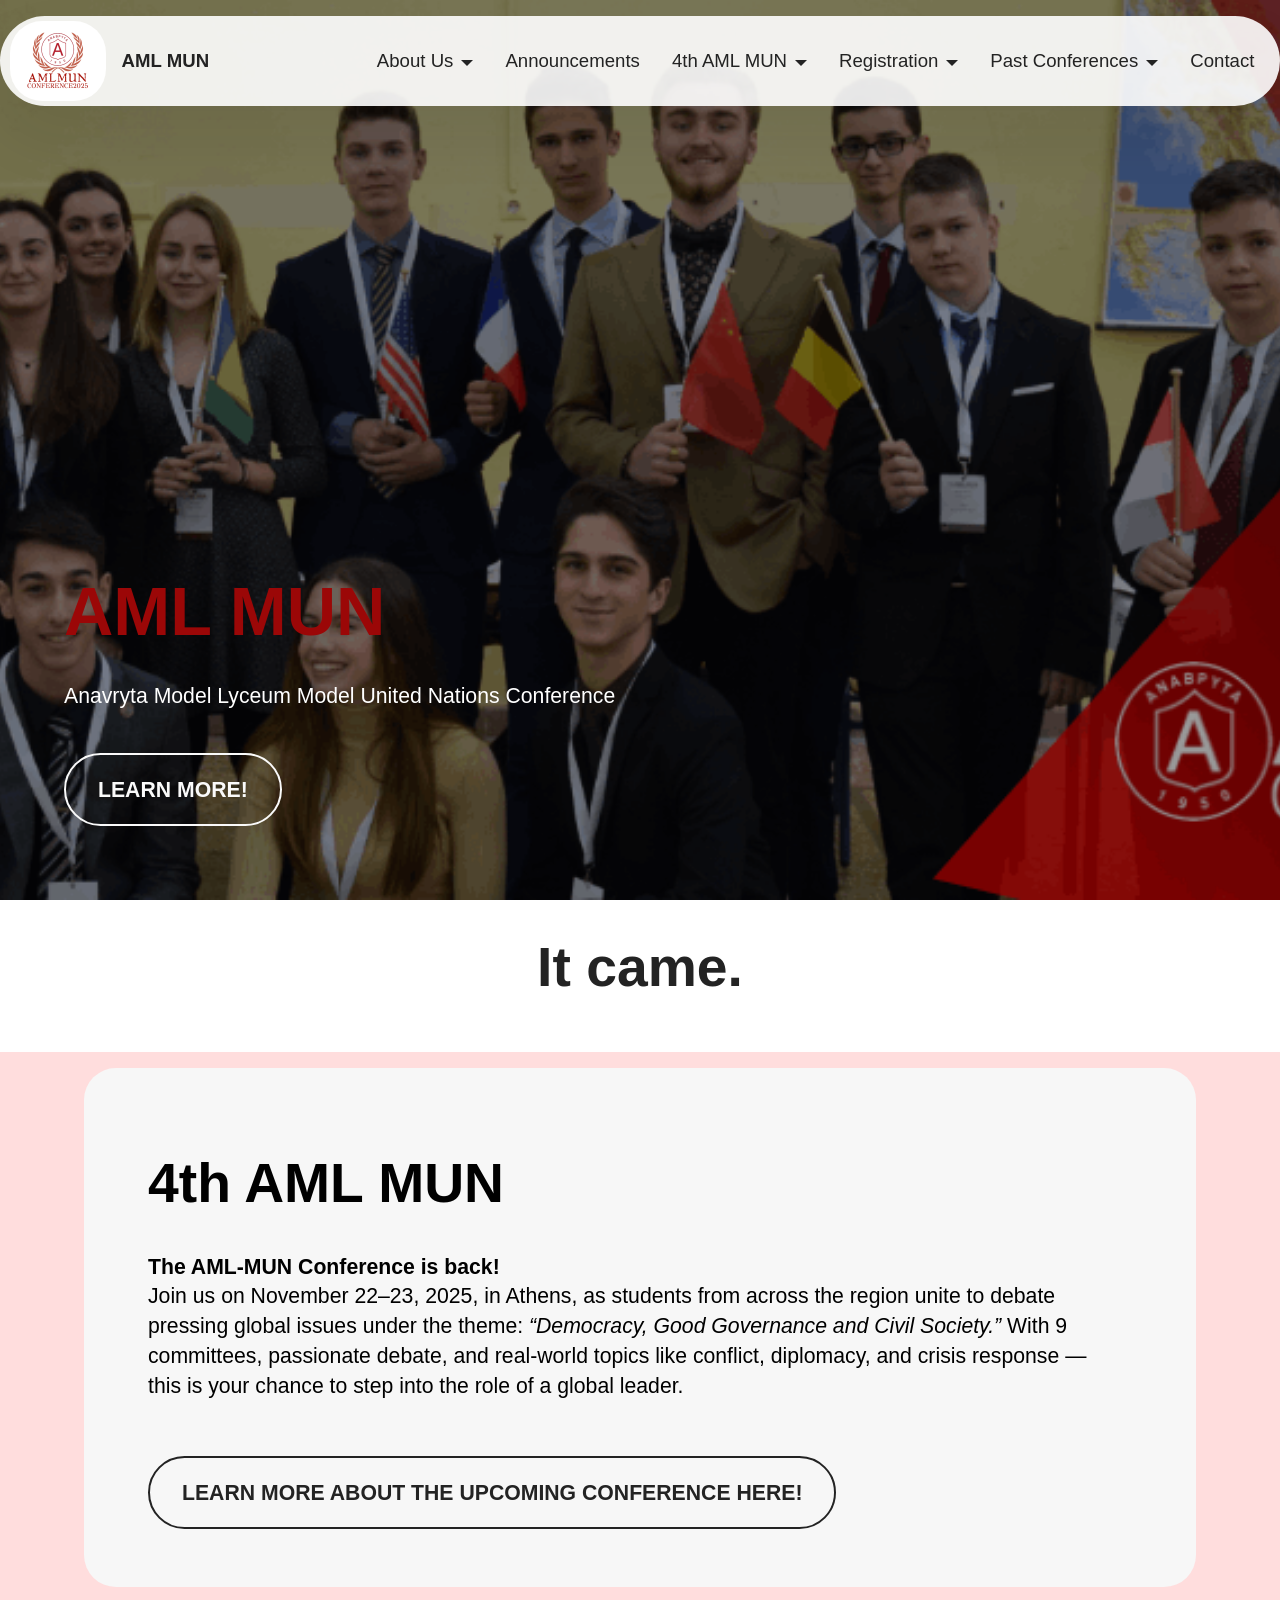
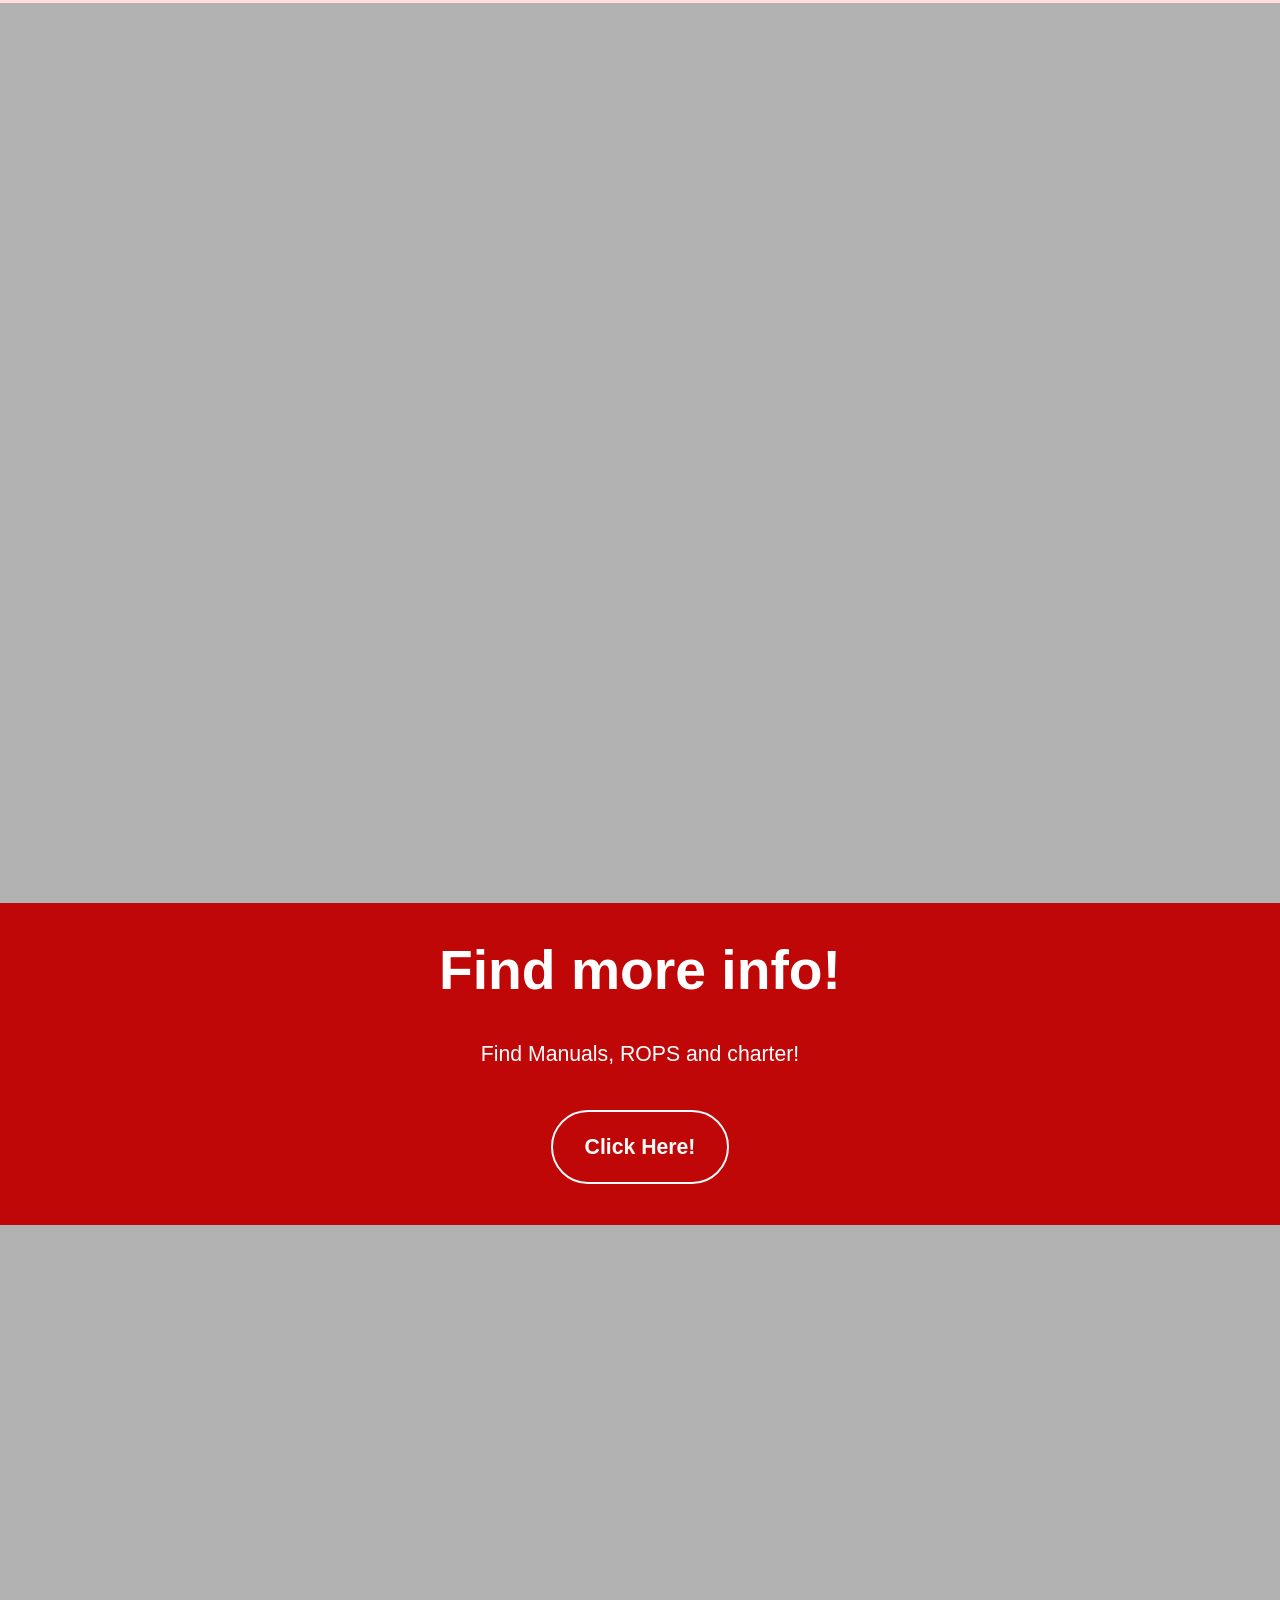
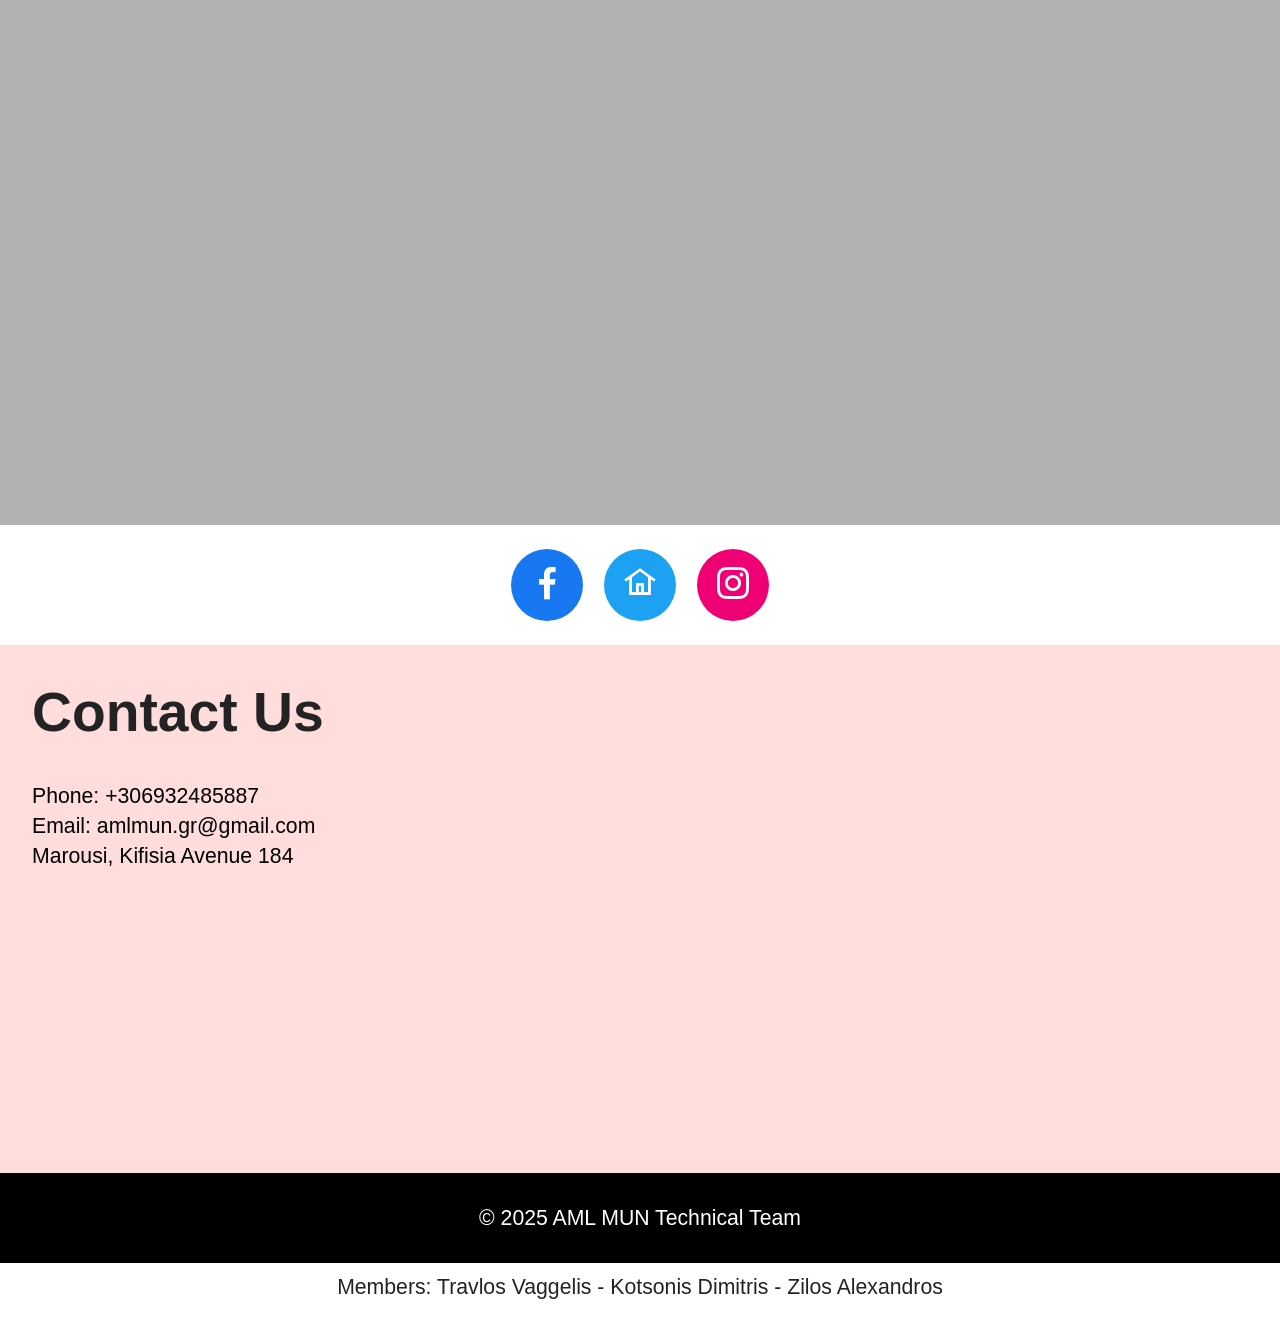
==== commit 68c5f9a8: "og site" ====
--- a/index.html
+++ b/index.html
@@ -3,71 +3,264 @@
 <head>
   <meta charset="UTF-8">
   <meta http-equiv="X-UA-Compatible" content="IE=edge">
-  <meta name="generator" content="aml mun">
+  <meta name="generator" content="AML MUN">
   <meta name="viewport" content="width=device-width, initial-scale=1, minimum-scale=1">
   <link rel="shortcut icon" href="assets/images/logo-192x192.png" type="image/x-icon">
-  <meta name="description" content="">
-  
-  
-  <title>Feature not added yet</title>
+  <meta name="description" content="Model United Nations Conference of Anavryta Model Lyceum. Coming back with the 4th AML MUN Conference in November 2025">
+  
+  
+  <title>AMLMUN 2025 – Anavryta Model United Nations in Maroussi</title>
+  <meta name="description" content="Join AMLMUN 2025 in Athens, hosted by Anavryta Lyceum. Engage in dynamic debates on democracy, good governance, and civil society across nine diverse committees.">
+  <meta name="keywords" content="AMLMUN 2025, AML MUN 2025, Anavryta Model United Nations, Model United Nations Athens, student diplomacy, MUN conference Greece, democracy, good governance, civil society, Disarmament Committee, Security Council, International Court of Justice, ECOSOC, UN Women, Legal Committee, Social Cultural Humanitarian Committee, Special Political Decolonization Committee">
   <link rel="stylesheet" href="assets/web/assets/mobirise-icons2/mobirise2.css">
   <link rel="stylesheet" href="assets/bootstrap/css/bootstrap.min.css">
   <link rel="stylesheet" href="assets/bootstrap/css/bootstrap-grid.min.css">
   <link rel="stylesheet" href="assets/bootstrap/css/bootstrap-reboot.min.css">
+  <link rel="stylesheet" href="assets/parallax/jarallax.css">
   <link rel="stylesheet" href="assets/dropdown/css/style.css">
+  <link rel="stylesheet" href="assets/socicon/css/styles.css">
   <link rel="stylesheet" href="assets/theme/css/style.css">
   <link rel="preload" href="https://fonts.googleapis.com/css2?family=Golos+Text:wght@400;700&display=swap&display=swap" as="style" onload="this.onload=null;this.rel='stylesheet'">
   <noscript><link rel="stylesheet" href="https://fonts.googleapis.com/css2?family=Golos+Text:wght@400;700&display=swap&display=swap"></noscript>
   <link rel="preload" href="https://fonts.googleapis.com/css?family=Open+Sans:300,400,500,600,700,800,300i,400i,500i,600i,700i,800i&display=swap" as="style" onload="this.onload=null;this.rel='stylesheet'">
   <noscript><link rel="stylesheet" href="https://fonts.googleapis.com/css?family=Open+Sans:300,400,500,600,700,800,300i,400i,500i,600i,700i,800i&display=swap"></noscript>
-  <link rel="preload" as="style" href="assets/mobirise/css/mbr-additional.css?v=qMushU"><link rel="stylesheet" href="assets/mobirise/css/mbr-additional.css?v=qMushU" type="text/css">
+  <link rel="preload" as="style" href="assets/mobirise/css/mbr-additional.css?v=mQh1mL"><link rel="stylesheet" href="assets/mobirise/css/mbr-additional.css?v=mQh1mL" type="text/css">
 
   
   
   
 </head>
 <body>
-
-	<section data-bs-version="5.1" class="menu menu2 cid-uTtIub78Zz" once="menu" id="menu02-2d">
-		<nav class="navbar navbar-dropdown navbar-fixed-top navbar-expand-lg">
-			<div class="container">
-				<div class="navbar-brand">
-					<span class="navbar-logo">
-						<img src="assets/images/logo-192x192.png" alt="Mobirise Website Builder" style="height: 5rem;">
-					</span>
-					<span class="navbar-caption-wrap"><a class="navbar-caption text-black text-primary display-4" href="index.html">AML MUN</a></span>
-				</div>
-			</div>
-		</nav>
-	</section>
-	<section data-bs-version="5.1" class="list05 cid-uRGogpLMFZ" id="list05-17">
-
-		<div class="container">
-			<div class="col-12 mb-5 content-head">
-				<h1 class="mbr-section-title mbr-fonts-style align-center mb-0 display-3 "><strong>Website Unavailable</strong></h1>
-				<h3 class="mbr-section-title mbr-fonts-style align-center mb-0 display-5">Dear MUNer,<br>Thank you for showing your interest in our conference. Our website is currently offline while we migrate to a new infrastructure behind the scenes. This is a careful process and may take several weeks to a few months to complete. We’re working hard to bring everything back online as soon as possible and appreciate your patience in the meantime. For urgent questions or updates, feel free to reach out at amlmun.gr@gmail.com<br>Thank you for your patience,<br>The AMLMUN Technical Team</h3>
-                <br>
-			</div>
-
-	</section>
-
-	<script>
-		document.addEventListener('DOMContentLoaded', function () {
-			fetch('assets/bottombar/bottombar.html')
-				.then(response => response.text())
-				.then(data => {
-					document.getElementById('nav-placeholder').innerHTML = data;
-				});
-		});
-	</script>
-	<div id="nav-placeholder"></div>
-	<script src="assets/bootstrap/js/bootstrap.bundle.min.js"></script>
-	<script src="assets/smoothscroll/smooth-scroll.js"></script>
-	<script src="assets/ytplayer/index.js"></script>
-	<script src="assets/dropdown/js/navbar-dropdown.js"></script>
-	<script src="assets/theme/js/script.js"></script>
-
-
-	<div id="scrollToTop" class="scrollToTop mbr-arrow-up"><a style="text-align: center;"><i class="mbr-arrow-up-icon mbr-arrow-up-icon-cm cm-icon cm-icon-smallarrow-up"></i></a></div>
+  
+  <section data-bs-version="5.1" class="menu menu2 cid-uTtIub78Zz" once="menu" id="menu02-2d">
+	<nav class="navbar navbar-dropdown navbar-fixed-top navbar-expand-lg">
+        <div class="container">
+            <div class="navbar-brand">
+                <span class="navbar-logo">
+                    <img src="assets/images/logo-192x192.png" alt="Mobirise Website Builder" style="height: 5rem;">
+                </span>
+                <span class="navbar-caption-wrap"><a class="navbar-caption text-black text-primary display-4" href="index.html">AML MUN</a></span>
+            </div>
+            <button class="navbar-toggler" type="button" data-toggle="collapse" data-bs-toggle="collapse" data-target="#navbarSupportedContent" data-bs-target="#navbarSupportedContent" aria-controls="navbarNavAltMarkup" aria-expanded="false" aria-label="Toggle navigation">
+                <div class="hamburger">
+                    <span></span>
+                    <span></span>
+                    <span></span>
+                    <span></span>
+                </div>
+            </button>
+            <div class="collapse navbar-collapse" id="navbarSupportedContent">
+                <ul class="navbar-nav nav-dropdown nav-right" data-app-modern-menu="true">
+                    <li class="nav-item dropdown">
+                        <a class="nav-link link text-black text-primary dropdown-toggle display-4" href="page1.html" data-toggle="dropdown-submenu" data-bs-toggle="dropdown" data-bs-auto-close="outside" aria-expanded="false">About Us<br></a><div class="dropdown-menu" aria-labelledby="dropdown-893"><a class="text-black text-primary dropdown-item display-4" href="page1.html">AML MUN</a><a class="text-black text-primary dropdown-item display-4" href="page2.html">Our Team</a><a class="text-black text-primary dropdown-item display-4" href="page3.html">Useful Material</a></div>
+                    </li>
+                    <li class="nav-item">
+                        <a class="nav-link link text-black text-primary display-4" href="page12.html">Announcements</a>
+                    </li>
+                    <li class="nav-item dropdown">
+                        <a class="nav-link link text-black dropdown-toggle show display-4" href="https://mobiri.se" aria-expanded="false" data-toggle="dropdown-submenu" data-bs-toggle="dropdown" data-bs-auto-close="outside">4th AML MUN</a><div class="dropdown-menu show" aria-labelledby="dropdown-167" data-bs-popper="none"><a class="text-black dropdown-item text-primary display-4" href="page4.html">Agenda</a><a class="text-black dropdown-item text-primary display-4" href="page5.html">Schedule</a><a class="text-black dropdown-item text-primary display-4" href="page6.html">Study Guides</a><a class="text-black dropdown-item text-primary display-4" href="page7.html">Chairs</a></div>
+                    </li>
+                    <li class="nav-item dropdown"><a class="nav-link link text-black dropdown-toggle display-4" href="https://mobiri.se" data-toggle="dropdown-submenu" data-bs-toggle="dropdown" data-bs-auto-close="outside" aria-expanded="false">Registration</a><div class="dropdown-menu" aria-labelledby="dropdown-205"><a class="text-black dropdown-item text-primary display-4" href="page8.html">School Registration<br></a><a class="text-black dropdown-item text-primary display-4" href="page9.html">Student Officers</a></div></li>
+                    <li class="nav-item dropdown"><a class="nav-link link text-black dropdown-toggle show display-4" href="https://mobiri.se" data-toggle="dropdown-submenu" data-bs-toggle="dropdown" data-bs-auto-close="outside" aria-expanded="false">Past Conferences</a><div class="dropdown-menu show" aria-labelledby="dropdown-323" data-bs-popper="none"><a class="text-black dropdown-item text-primary display-4" href="page10.html">Brief History</a><a class="text-black dropdown-item text-primary display-4" href="page11.html">Archives</a></div></li>
+                    <li class="nav-item">
+                        <a class="nav-link link text-black text-primary display-4" href="index.html#contacts-11-uRC5pDuFm0">Contact</a>
+                    </li>
+                </ul>
+
+
+            </div>
+        </div>
+	</nav>
+</section>
+
+<section data-bs-version="5.1" class="header18 cid-uRC5pDsaTI mbr-fullscreen mbr-parallax-background" id="hero-15-uRC5pDsaTI">
+  
+
+  <div class="mbr-overlay" style="opacity: 0.4; background-color: rgb(0, 0, 0);"></div>
+  <div class="container-fluid">
+    <div class="row">
+      <div class="content-wrap col-12 col-md-12">
+        <h1 class="mbr-section-title mbr-fonts-style mbr-white mb-4 display-1">
+          <strong>AML MUN</strong></h1>
+        
+        <p class="mbr-fonts-style mbr-text mbr-white mb-4 display-7">Anavryta Model Lyceum Model United Nations Conference</p>
+        <div class="mbr-section-btn"><a class="btn btn-white-outline display-7" href="page1.html">LEARN MORE!</a></div>
+      </div>
+    </div>
+  </div>
+</section>
+
+<!--<section data-bs-version="5.1" class="countdown1 cid-uRG51t6tJ7" id="countdown1-z">
+    
+    
+    
+    
+    <div class="container">
+        <div class="row justify-content-center">
+            <div class="col-lg-8">
+                <h3 class="mbr-section-title mb-5 align-center mbr-fonts-style display-2">
+                    <strong>Coming Soon...</strong></h3>
+                
+                <div class="countdown-cont align-center mb-5 display-2">
+                    <div title="Days" class="daysCountdown col-xs-3 col-sm-3 col-md-3 display-4"></div>
+                    <div title="Hours" class="hoursCountdown col-xs-3 col-sm-3 col-md-3 display-4"></div>
+                    <div title="Minutes" class="minutesCountdown col-xs-3 col-sm-3 col-md-3 display-4"></div>
+                    <div title="Seconds" class="secondsCountdown col-xs-3 col-sm-3 col-md-3 display-4"></div>
+                    <div class="countdown" data-due-date="2025/11/22"></div>
+                </div>
+                
+                
+                
+            </div>
+        </div>
+    </div>
+</section>
+-->
+<section data-bs-version="5.1" class="countdown1 cid-uRG51t6tJ7" id="countdown1-z">   
+    <div class="container">
+        <div class="row justify-content-center">                                                                                                                                                                                                         <div class="col-lg-8">                                                                                                                                                                                                                           <h3 class="mbr-section-title mb-5 align-center mbr-fonts-style display-2">
+                    <strong>It came.</strong></h3>
+            </div>
+        </div>
+    </div>
+</section>        
+<section data-bs-version="5.1" class="article9 cid-uRC5pDst9q" id="about-us-9-uRC5pDst9q">
+  
+
+  
+  
+  <div class="container">
+    <div class="row justify-content-center">
+      <div class="card col-md-12 col-lg-11">
+        <div class="card-wrapper">
+          <div class="card-content-text">
+            <h3 class="card-title mbr-fonts-style mbr-white mt-3 mb-4 display-2">
+            <strong>4th AML MUN</strong></h3>
+          <div class="row card-box align-left">
+            <div class="item features-without-image col-12 active">
+              <div class="item-wrapper">
+                
+                  <p class="mbr-text mbr-fonts-style display-7"><strong>The AML-MUN Conference is back!</strong><br>Join us on November 22–23, 2025, in Athens, as students from across the region unite to debate pressing global issues under the theme: <em>“Democracy, Good Governance and Civil Society.”</em> With 9 committees, passionate debate, and real-world topics like conflict, diplomacy, and crisis response — this is your chance to step into the role of a global leader.<br><br><em><strong><div class="mbr-section-btn"><a href="page1.html" class="btn btn-black-outline display-7">LEARN MORE ABOUT THE UPCOMING CONFERENCE HERE!</a></div></strong></em></p>
+              </div>
+            </div>
+            
+            
+          </div>
+          </div>
+          <div class="image-wrapper d-flex justify-content-center mt-3">
+            
+          </div>
+        </div>
+      </div>
+    </div>
+  </div>
+</section>
+
+<section data-bs-version="5.1" class="header18 cid-uRC5pDsjeY mbr-fullscreen" data-bg-video="https://youtu.be/je_vfTZoHp8" id="video-5-uRC5pDsjeY">
+  
+
+  <div class="mbr-overlay" style="opacity: 0.3; background-color: rgb(0, 0, 0);"></div>
+  <div class="container-fluid">
+    <div class="row">
+    </div>
+  </div>
+</section>
+
+<section data-bs-version="5.1" class="header09 startm5 cid-uRC5pDuYbw" id="call-to-action-2-uRC5pDuYbw">
+    
+    
+    
+    <div class="container-fluid">
+        <div class="row">
+            <div class="content-wrap col-12 col-md-6">
+                <h1 class="mbr-section-title mbr-fonts-style mbr-white mb-4 display-2">
+                    <strong>Find more info!</strong></h1>
+                
+                <p class="mbr-fonts-style mbr-text mbr-white mb-4 display-7">Find Manuals, ROPS and charter!</p>
+                <div class="mbr-section-btn"><a class="btn btn-white-outline display-7" href="page3.html">Click Here!</a></div>
+            </div>
+        </div>
+    </div>
+</section>
+
+<section data-bs-version="5.1" class="header18 cid-uRFZyt3dT2 mbr-fullscreen" data-bg-video="https://youtu.be/vzIK9jibg44" id="header18-o">
+  
+
+  <div class="mbr-overlay" style="opacity: 0.3; background-color: rgb(0, 0, 0);"></div>
+  <div class="container-fluid">
+    <div class="row">
+    </div>
+  </div>
+</section>
+
+<section data-bs-version="5.1" class="social4 cid-uRGGeNV13S" id="social04-23">
+    
+    
+    
+
+    <div class="container">
+        <div class="media-container-row">
+            <div class="col-12">
+                
+                <div class="social-list align-center">
+                    <a class="iconfont-wrapper bg-facebook m-2 " target="_blank" href="https://www.facebook.com/anavrytamun/">
+                        <span class="socicon-facebook socicon"></span>
+                    </a>
+                    <a class="iconfont-wrapper bg-twitter m-2" href="http://lyk-peir-anavr.att.sch.gr/News/NewsFrames.htm?fbclid=PAZXh0bgNhZW0CMTEAAae_PSsEcwHwJ_zIcygBGg7i7L0QBpPTnCGVJU1i6_WP20XfZBzGDm7o5Acjig_aem_Ad3CFlCDufU7OzDM1oQP1g" target="_blank">
+                        <span class="mobi-mbri-home mobi-mbri"></span>
+                    </a>
+                    <a class="iconfont-wrapper bg-instagram m-2" href="https://www.instagram.com/amlmun/" target="_blank">
+                        <span class="socicon-instagram socicon"></span>
+                    </a>
+                    
+                    
+                    
+                    
+                    
+                    
+                    
+                    
+                </div>
+            </div>
+        </div>
+    </div>
+</section>
+
+<section data-bs-version="5.1" class="contacts03 cid-uRC5pDuFm0" id="contacts-11-uRC5pDuFm0">
+  
+
+  
+  <div class="container">
+    <div class="row justify-content-center">
+      <div class="col-lg-4">
+        <div class="col-12 col-md-12">
+          <h5 class="mbr-section-title mbr-fonts-style mt-0 mb-4 display-2"><strong>Contact Us</strong></h5>
+          <p class="mbr-section-subtitle mbr-fonts-style mt-0 mb-4 display-7">
+            Phone: +306932485887<br>Email: amlmun.gr@gmail.com<br>Marousi, Kifisia Avenue 184<br></p> 
+
+          
+        </div>
+      </div>
+        <div class="col-lg-8 side-features">
+        <div class="google-map"><iframe frameborder="0" style="border:0" src="https://www.google.com/maps/embed?pb=!1m18!1m12!1m3!1d3038.9663400323243!2d23.81108837562593!3d38.06526489537406!2m3!1f0!2f0!3f0!3m2!1i1024!2i768!4f13.1!3m3!1m2!1s0x14a19f2830a61a6f%3A0x38e76f93d7047e61!2zzqDPgc-Mz4TPhc-Azr8gzpvPjc66zrXOuc6_IM6Rzr3Osc6yz4HPjc-Ez4nOvQ!5e1!3m2!1sel!2sgr!4v1753181757254!5m2!1sel!2sgr" allowfullscreen=""></iframe></div>
+      </div>
+    </div>
+  </div>
+</section>
+<script>
+    document.addEventListener('DOMContentLoaded', function() {
+      fetch('assets/bottombar/bottombar.html')
+        .then(response => response.text())
+        .then(data => {
+          document.getElementById('nav-placeholder').innerHTML = data;
+        });
+    });
+  </script>
+<div id="nav-placeholder"></div>
+    
+<script src="assets/bootstrap/js/bootstrap.bundle.min.js"></script>  <script src="assets/parallax/jarallax.js"></script>  <script src="assets/smoothscroll/smooth-scroll.js"></script>  <script src="assets/ytplayer/index.js"></script>  <script src="assets/dropdown/js/navbar-dropdown.js"></script>  <script src="assets/countdown/countdown.js"></script>  <script src="assets/vimeoplayer/player.js"></script>  <script src="assets/theme/js/script.js"></script>  
+  
+  
+ <div id="scrollToTop" class="scrollToTop mbr-arrow-up"><a style="text-align: center;"><i class="mbr-arrow-up-icon mbr-arrow-up-icon-cm cm-icon cm-icon-smallarrow-up"></i></a></div>
 </body>
-</html>+</html>
--- a/assets/parallax/jarallax.css
+++ b/assets/parallax/jarallax.css
@@ -0,0 +1,15 @@
+.jarallax {
+    position: relative;
+    z-index: 0;
+}
+.jarallax > .jarallax-img {
+    position: absolute;
+    object-fit: cover;
+    /* support for plugin https://github.com/bfred-it/object-fit-images */
+    font-family: 'object-fit: cover;';
+    top: 0;
+    left: 0;
+    width: 100%;
+    height: 100%;
+    z-index: -1;
+}
--- a/assets/socicon/css/styles.css
+++ b/assets/socicon/css/styles.css
@@ -0,0 +1,940 @@
+@charset "UTF-8";
+
+@font-face {
+  font-family: 'Socicon';
+  src:  url('../fonts/socicon.eot');
+  src:  url('../fonts/socicon.eot?#iefix') format('embedded-opentype'),
+    url('../fonts/socicon.woff2') format('woff2'),
+    url('../fonts/socicon.ttf') format('truetype'),
+    url('../fonts/socicon.woff') format('woff'),
+    url('../fonts/socicon.svg#socicon') format('svg');
+  font-weight: normal;
+  font-style: normal;
+  font-display: swap;
+}
+
+[data-icon]:before {
+  font-family: "socicon" !important;
+  content: attr(data-icon);
+  font-style: normal !important;
+  font-weight: normal !important;
+  font-variant: normal !important;
+  text-transform: none !important;
+  speak: none;
+  line-height: 1;
+  -webkit-font-smoothing: antialiased;
+  -moz-osx-font-smoothing: grayscale;
+}
+
+[class^="socicon-"], [class*=" socicon-"] {
+  /* use !important to prevent issues with browser extensions that change fonts */
+  font-family: 'Socicon' !important;
+  speak: none;
+  font-style: normal;
+  font-weight: normal;
+  font-variant: normal;
+  text-transform: none;
+  line-height: 1;
+
+  /* Better Font Rendering =========== */
+  -webkit-font-smoothing: antialiased;
+  -moz-osx-font-smoothing: grayscale;
+}
+
+.socicon-500px:before {
+  content: "\e000";
+}
+.socicon-8tracks:before {
+  content: "\e001";
+}
+.socicon-airbnb:before {
+  content: "\e002";
+}
+.socicon-alliance:before {
+  content: "\e003";
+}
+.socicon-amazon:before {
+  content: "\e004";
+}
+.socicon-amplement:before {
+  content: "\e005";
+}
+.socicon-android:before {
+  content: "\e006";
+}
+.socicon-angellist:before {
+  content: "\e007";
+}
+.socicon-apple:before {
+  content: "\e008";
+}
+.socicon-appnet:before {
+  content: "\e009";
+}
+.socicon-baidu:before {
+  content: "\e00a";
+}
+.socicon-bandcamp:before {
+  content: "\e00b";
+}
+.socicon-battlenet:before {
+  content: "\e00c";
+}
+.socicon-mixer:before {
+  content: "\e00d";
+}
+.socicon-bebee:before {
+  content: "\e00e";
+}
+.socicon-bebo:before {
+  content: "\e00f";
+}
+.socicon-behance:before {
+  content: "\e010";
+}
+.socicon-blizzard:before {
+  content: "\e011";
+}
+.socicon-blogger:before {
+  content: "\e012";
+}
+.socicon-buffer:before {
+  content: "\e013";
+}
+.socicon-chrome:before {
+  content: "\e014";
+}
+.socicon-coderwall:before {
+  content: "\e015";
+}
+.socicon-curse:before {
+  content: "\e016";
+}
+.socicon-dailymotion:before {
+  content: "\e017";
+}
+.socicon-deezer:before {
+  content: "\e018";
+}
+.socicon-delicious:before {
+  content: "\e019";
+}
+.socicon-deviantart:before {
+  content: "\e01a";
+}
+.socicon-diablo:before {
+  content: "\e01b";
+}
+.socicon-digg:before {
+  content: "\e01c";
+}
+.socicon-discord:before {
+  content: "\e01d";
+}
+.socicon-disqus:before {
+  content: "\e01e";
+}
+.socicon-douban:before {
+  content: "\e01f";
+}
+.socicon-draugiem:before {
+  content: "\e020";
+}
+.socicon-dribbble:before {
+  content: "\e021";
+}
+.socicon-drupal:before {
+  content: "\e022";
+}
+.socicon-ebay:before {
+  content: "\e023";
+}
+.socicon-ello:before {
+  content: "\e024";
+}
+.socicon-endomodo:before {
+  content: "\e025";
+}
+.socicon-envato:before {
+  content: "\e026";
+}
+.socicon-etsy:before {
+  content: "\e027";
+}
+.socicon-facebook:before {
+  content: "\e028";
+}
+.socicon-feedburner:before {
+  content: "\e029";
+}
+.socicon-filmweb:before {
+  content: "\e02a";
+}
+.socicon-firefox:before {
+  content: "\e02b";
+}
+.socicon-flattr:before {
+  content: "\e02c";
+}
+.socicon-flickr:before {
+  content: "\e02d";
+}
+.socicon-formulr:before {
+  content: "\e02e";
+}
+.socicon-forrst:before {
+  content: "\e02f";
+}
+.socicon-foursquare:before {
+  content: "\e030";
+}
+.socicon-friendfeed:before {
+  content: "\e031";
+}
+.socicon-github:before {
+  content: "\e032";
+}
+.socicon-goodreads:before {
+  content: "\e033";
+}
+.socicon-google:before {
+  content: "\e034";
+}
+.socicon-googlescholar:before {
+  content: "\e035";
+}
+.socicon-googlegroups:before {
+  content: "\e036";
+}
+.socicon-googlephotos:before {
+  content: "\e037";
+}
+.socicon-googleplus:before {
+  content: "\e038";
+}
+.socicon-grooveshark:before {
+  content: "\e039";
+}
+.socicon-hackerrank:before {
+  content: "\e03a";
+}
+.socicon-hearthstone:before {
+  content: "\e03b";
+}
+.socicon-hellocoton:before {
+  content: "\e03c";
+}
+.socicon-heroes:before {
+  content: "\e03d";
+}
+.socicon-smashcast:before {
+  content: "\e03e";
+}
+.socicon-horde:before {
+  content: "\e03f";
+}
+.socicon-houzz:before {
+  content: "\e040";
+}
+.socicon-icq:before {
+  content: "\e041";
+}
+.socicon-identica:before {
+  content: "\e042";
+}
+.socicon-imdb:before {
+  content: "\e043";
+}
+.socicon-instagram:before {
+  content: "\e044";
+}
+.socicon-issuu:before {
+  content: "\e045";
+}
+.socicon-istock:before {
+  content: "\e046";
+}
+.socicon-itunes:before {
+  content: "\e047";
+}
+.socicon-keybase:before {
+  content: "\e048";
+}
+.socicon-lanyrd:before {
+  content: "\e049";
+}
+.socicon-lastfm:before {
+  content: "\e04a";
+}
+.socicon-line:before {
+  content: "\e04b";
+}
+.socicon-linkedin:before {
+  content: "\e04c";
+}
+.socicon-livejournal:before {
+  content: "\e04d";
+}
+.socicon-lyft:before {
+  content: "\e04e";
+}
+.socicon-macos:before {
+  content: "\e04f";
+}
+.socicon-mail:before {
+  content: "\e050";
+}
+.socicon-medium:before {
+  content: "\e051";
+}
+.socicon-meetup:before {
+  content: "\e052";
+}
+.socicon-mixcloud:before {
+  content: "\e053";
+}
+.socicon-modelmayhem:before {
+  content: "\e054";
+}
+.socicon-mumble:before {
+  content: "\e055";
+}
+.socicon-myspace:before {
+  content: "\e056";
+}
+.socicon-newsvine:before {
+  content: "\e057";
+}
+.socicon-nintendo:before {
+  content: "\e058";
+}
+.socicon-npm:before {
+  content: "\e059";
+}
+.socicon-odnoklassniki:before {
+  content: "\e05a";
+}
+.socicon-openid:before {
+  content: "\e05b";
+}
+.socicon-opera:before {
+  content: "\e05c";
+}
+.socicon-outlook:before {
+  content: "\e05d";
+}
+.socicon-overwatch:before {
+  content: "\e05e";
+}
+.socicon-patreon:before {
+  content: "\e05f";
+}
+.socicon-paypal:before {
+  content: "\e060";
+}
+.socicon-periscope:before {
+  content: "\e061";
+}
+.socicon-persona:before {
+  content: "\e062";
+}
+.socicon-pinterest:before {
+  content: "\e063";
+}
+.socicon-play:before {
+  content: "\e064";
+}
+.socicon-player:before {
+  content: "\e065";
+}
+.socicon-playstation:before {
+  content: "\e066";
+}
+.socicon-pocket:before {
+  content: "\e067";
+}
+.socicon-qq:before {
+  content: "\e068";
+}
+.socicon-quora:before {
+  content: "\e069";
+}
+.socicon-raidcall:before {
+  content: "\e06a";
+}
+.socicon-ravelry:before {
+  content: "\e06b";
+}
+.socicon-reddit:before {
+  content: "\e06c";
+}
+.socicon-renren:before {
+  content: "\e06d";
+}
+.socicon-researchgate:before {
+  content: "\e06e";
+}
+.socicon-residentadvisor:before {
+  content: "\e06f";
+}
+.socicon-reverbnation:before {
+  content: "\e070";
+}
+.socicon-rss:before {
+  content: "\e071";
+}
+.socicon-sharethis:before {
+  content: "\e072";
+}
+.socicon-skype:before {
+  content: "\e073";
+}
+.socicon-slideshare:before {
+  content: "\e074";
+}
+.socicon-smugmug:before {
+  content: "\e075";
+}
+.socicon-snapchat:before {
+  content: "\e076";
+}
+.socicon-songkick:before {
+  content: "\e077";
+}
+.socicon-soundcloud:before {
+  content: "\e078";
+}
+.socicon-spotify:before {
+  content: "\e079";
+}
+.socicon-stackexchange:before {
+  content: "\e07a";
+}
+.socicon-stackoverflow:before {
+  content: "\e07b";
+}
+.socicon-starcraft:before {
+  content: "\e07c";
+}
+.socicon-stayfriends:before {
+  content: "\e07d";
+}
+.socicon-steam:before {
+  content: "\e07e";
+}
+.socicon-storehouse:before {
+  content: "\e07f";
+}
+.socicon-strava:before {
+  content: "\e080";
+}
+.socicon-streamjar:before {
+  content: "\e081";
+}
+.socicon-stumbleupon:before {
+  content: "\e082";
+}
+.socicon-swarm:before {
+  content: "\e083";
+}
+.socicon-teamspeak:before {
+  content: "\e084";
+}
+.socicon-teamviewer:before {
+  content: "\e085";
+}
+.socicon-technorati:before {
+  content: "\e086";
+}
+.socicon-telegram:before {
+  content: "\e087";
+}
+.socicon-tripadvisor:before {
+  content: "\e088";
+}
+.socicon-tripit:before {
+  content: "\e089";
+}
+.socicon-triplej:before {
+  content: "\e08a";
+}
+.socicon-tumblr:before {
+  content: "\e08b";
+}
+.socicon-twitch:before {
+  content: "\e08c";
+}
+.socicon-twitter:before {
+  content: "\e08d";
+}
+.socicon-uber:before {
+  content: "\e08e";
+}
+.socicon-ventrilo:before {
+  content: "\e08f";
+}
+.socicon-viadeo:before {
+  content: "\e090";
+}
+.socicon-viber:before {
+  content: "\e091";
+}
+.socicon-viewbug:before {
+  content: "\e092";
+}
+.socicon-vimeo:before {
+  content: "\e093";
+}
+.socicon-vine:before {
+  content: "\e094";
+}
+.socicon-vkontakte:before {
+  content: "\e095";
+}
+.socicon-warcraft:before {
+  content: "\e096";
+}
+.socicon-wechat:before {
+  content: "\e097";
+}
+.socicon-weibo:before {
+  content: "\e098";
+}
+.socicon-whatsapp:before {
+  content: "\e099";
+}
+.socicon-wikipedia:before {
+  content: "\e09a";
+}
+.socicon-windows:before {
+  content: "\e09b";
+}
+.socicon-wordpress:before {
+  content: "\e09c";
+}
+.socicon-wykop:before {
+  content: "\e09d";
+}
+.socicon-xbox:before {
+  content: "\e09e";
+}
+.socicon-xing:before {
+  content: "\e09f";
+}
+.socicon-yahoo:before {
+  content: "\e0a0";
+}
+.socicon-yammer:before {
+  content: "\e0a1";
+}
+.socicon-yandex:before {
+  content: "\e0a2";
+}
+.socicon-yelp:before {
+  content: "\e0a3";
+}
+.socicon-younow:before {
+  content: "\e0a4";
+}
+.socicon-youtube:before {
+  content: "\e0a5";
+}
+.socicon-zapier:before {
+  content: "\e0a6";
+}
+.socicon-zerply:before {
+  content: "\e0a7";
+}
+.socicon-zomato:before {
+  content: "\e0a8";
+}
+.socicon-zynga:before {
+  content: "\e0a9";
+}
+.socicon-bluesky:before {
+  content: "\e0aa";
+}
+.socicon-threads:before {
+  content: "\e0ab";
+}
+.socicon-spreadshirt:before {
+  content: "\e901";
+}
+.socicon-gamejolt:before {
+  content: "\e902";
+}
+.socicon-trello:before {
+  content: "\e903";
+}
+.socicon-tunein:before {
+  content: "\e904";
+}
+.socicon-bloglovin:before {
+  content: "\e905";
+}
+.socicon-gamewisp:before {
+  content: "\e906";
+}
+.socicon-messenger:before {
+  content: "\e907";
+}
+.socicon-pandora:before {
+  content: "\e908";
+}
+.socicon-augment:before {
+  content: "\e909";
+}
+.socicon-bitbucket:before {
+  content: "\e90a";
+}
+.socicon-fyuse:before {
+  content: "\e90b";
+}
+.socicon-yt-gaming:before {
+  content: "\e90c";
+}
+.socicon-sketchfab:before {
+  content: "\e90d";
+}
+.socicon-mobcrush:before {
+  content: "\e90e";
+}
+.socicon-microsoft:before {
+  content: "\e90f";
+}
+.socicon-realtor:before {
+  content: "\e910";
+}
+.socicon-tidal:before {
+  content: "\e911";
+}
+.socicon-qobuz:before {
+  content: "\e912";
+}
+.socicon-natgeo:before {
+  content: "\e913";
+}
+.socicon-mastodon:before {
+  content: "\e914";
+}
+.socicon-unsplash:before {
+  content: "\e915";
+}
+.socicon-homeadvisor:before {
+  content: "\e916";
+}
+.socicon-angieslist:before {
+  content: "\e917";
+}
+.socicon-codepen:before {
+  content: "\e918";
+}
+.socicon-slack:before {
+  content: "\e919";
+}
+.socicon-openaigym:before {
+  content: "\e91a";
+}
+.socicon-logmein:before {
+  content: "\e91b";
+}
+.socicon-fiverr:before {
+  content: "\e91c";
+}
+.socicon-gotomeeting:before {
+  content: "\e91d";
+}
+.socicon-aliexpress:before {
+  content: "\e91e";
+}
+.socicon-guru:before {
+  content: "\e91f";
+}
+.socicon-appstore:before {
+  content: "\e920";
+}
+.socicon-homes:before {
+  content: "\e921";
+}
+.socicon-zoom:before {
+  content: "\e922";
+}
+.socicon-alibaba:before {
+  content: "\e923";
+}
+.socicon-craigslist:before {
+  content: "\e924";
+}
+.socicon-wix:before {
+  content: "\e925";
+}
+.socicon-redfin:before {
+  content: "\e926";
+}
+.socicon-googlecalendar:before {
+  content: "\e927";
+}
+.socicon-shopify:before {
+  content: "\e928";
+}
+.socicon-freelancer:before {
+  content: "\e929";
+}
+.socicon-seedrs:before {
+  content: "\e92a";
+}
+.socicon-bing:before {
+  content: "\e92b";
+}
+.socicon-doodle:before {
+  content: "\e92c";
+}
+.socicon-bonanza:before {
+  content: "\e92d";
+}
+.socicon-squarespace:before {
+  content: "\e92e";
+}
+.socicon-toptal:before {
+  content: "\e92f";
+}
+.socicon-gust:before {
+  content: "\e930";
+}
+.socicon-ask:before {
+  content: "\e931";
+}
+.socicon-trulia:before {
+  content: "\e932";
+}
+.socicon-loomly:before {
+  content: "\e933";
+}
+.socicon-ghost:before {
+  content: "\e934";
+}
+.socicon-upwork:before {
+  content: "\e935";
+}
+.socicon-fundable:before {
+  content: "\e936";
+}
+.socicon-booking:before {
+  content: "\e937";
+}
+.socicon-googlemaps:before {
+  content: "\e938";
+}
+.socicon-zillow:before {
+  content: "\e939";
+}
+.socicon-niconico:before {
+  content: "\e93a";
+}
+.socicon-toneden:before {
+  content: "\e93b";
+}
+.socicon-crunchbase:before {
+  content: "\e93c";
+}
+.socicon-homefy:before {
+  content: "\e93d";
+}
+.socicon-calendly:before {
+  content: "\e93e";
+}
+.socicon-livemaster:before {
+  content: "\e93f";
+}
+.socicon-udemy:before {
+  content: "\e940";
+}
+.socicon-codered:before {
+  content: "\e941";
+}
+.socicon-origin:before {
+  content: "\e942";
+}
+.socicon-nextdoor:before {
+  content: "\e943";
+}
+.socicon-portfolio:before {
+  content: "\e944";
+}
+.socicon-instructables:before {
+  content: "\e945";
+}
+.socicon-gitlab:before {
+  content: "\e946";
+}
+.socicon-hackernews:before {
+  content: "\e947";
+}
+.socicon-smashwords:before {
+  content: "\e948";
+}
+.socicon-kobo:before {
+  content: "\e949";
+}
+.socicon-bookbub:before {
+  content: "\e94a";
+}
+.socicon-mailru:before {
+  content: "\e94b";
+}
+.socicon-moddb:before {
+  content: "\e94c";
+}
+.socicon-indiedb:before {
+  content: "\e94d";
+}
+.socicon-traxsource:before {
+  content: "\e94e";
+}
+.socicon-gamefor:before {
+  content: "\e94f";
+}
+.socicon-pixiv:before {
+  content: "\e950";
+}
+.socicon-myanimelist:before {
+  content: "\e951";
+}
+.socicon-blackberry:before {
+  content: "\e952";
+}
+.socicon-wickr:before {
+  content: "\e953";
+}
+.socicon-spip:before {
+  content: "\e954";
+}
+.socicon-napster:before {
+  content: "\e955";
+}
+.socicon-beatport:before {
+  content: "\e956";
+}
+.socicon-hackerone:before {
+  content: "\e957";
+}
+.socicon-internet:before {
+  content: "\e958";
+}
+.socicon-ubuntu:before {
+  content: "\e959";
+}
+.socicon-artstation:before {
+  content: "\e95a";
+}
+.socicon-invision:before {
+  content: "\e95b";
+}
+.socicon-torial:before {
+  content: "\e95c";
+}
+.socicon-collectorz:before {
+  content: "\e95d";
+}
+.socicon-seenthis:before {
+  content: "\e95e";
+}
+.socicon-googleplaymusic:before {
+  content: "\e95f";
+}
+.socicon-debian:before {
+  content: "\e960";
+}
+.socicon-filmfreeway:before {
+  content: "\e961";
+}
+.socicon-gnome:before {
+  content: "\e962";
+}
+.socicon-itchio:before {
+  content: "\e963";
+}
+.socicon-jamendo:before {
+  content: "\e964";
+}
+.socicon-mix:before {
+  content: "\e965";
+}
+.socicon-sharepoint:before {
+  content: "\e966";
+}
+.socicon-tinder:before {
+  content: "\e967";
+}
+.socicon-windguru:before {
+  content: "\e968";
+}
+.socicon-cdbaby:before {
+  content: "\e969";
+}
+.socicon-elementaryos:before {
+  content: "\e96a";
+}
+.socicon-stage32:before {
+  content: "\e96b";
+}
+.socicon-tiktok:before {
+  content: "\e96c";
+}
+.socicon-gitter:before {
+  content: "\e96d";
+}
+.socicon-letterboxd:before {
+  content: "\e96e";
+}
+.socicon-threema:before {
+  content: "\e96f";
+}
+.socicon-splice:before {
+  content: "\e970";
+}
+.socicon-metapop:before {
+  content: "\e971";
+}
+.socicon-naver:before {
+  content: "\e972";
+}
+.socicon-remote:before {
+  content: "\e973";
+}
+.socicon-flipboard:before {
+  content: "\e974";
+}
+.socicon-googlehangouts:before {
+  content: "\e975";
+}
+.socicon-dlive:before {
+  content: "\e976";
+}
+.socicon-vsco:before {
+  content: "\e977";
+}
+.socicon-stitcher:before {
+  content: "\e978";
+}
+.socicon-avvo:before {
+  content: "\e979";
+}
+.socicon-redbubble:before {
+  content: "\e97a";
+}
+.socicon-society6:before {
+  content: "\e97b";
+}
+.socicon-zazzle:before {
+  content: "\e97c";
+}
+.socicon-eitaa:before {
+  content: "\e97d";
+}
+.socicon-soroush:before {
+  content: "\e97e";
+}
+.socicon-bale:before {
+  content: "\e97f";
+}
